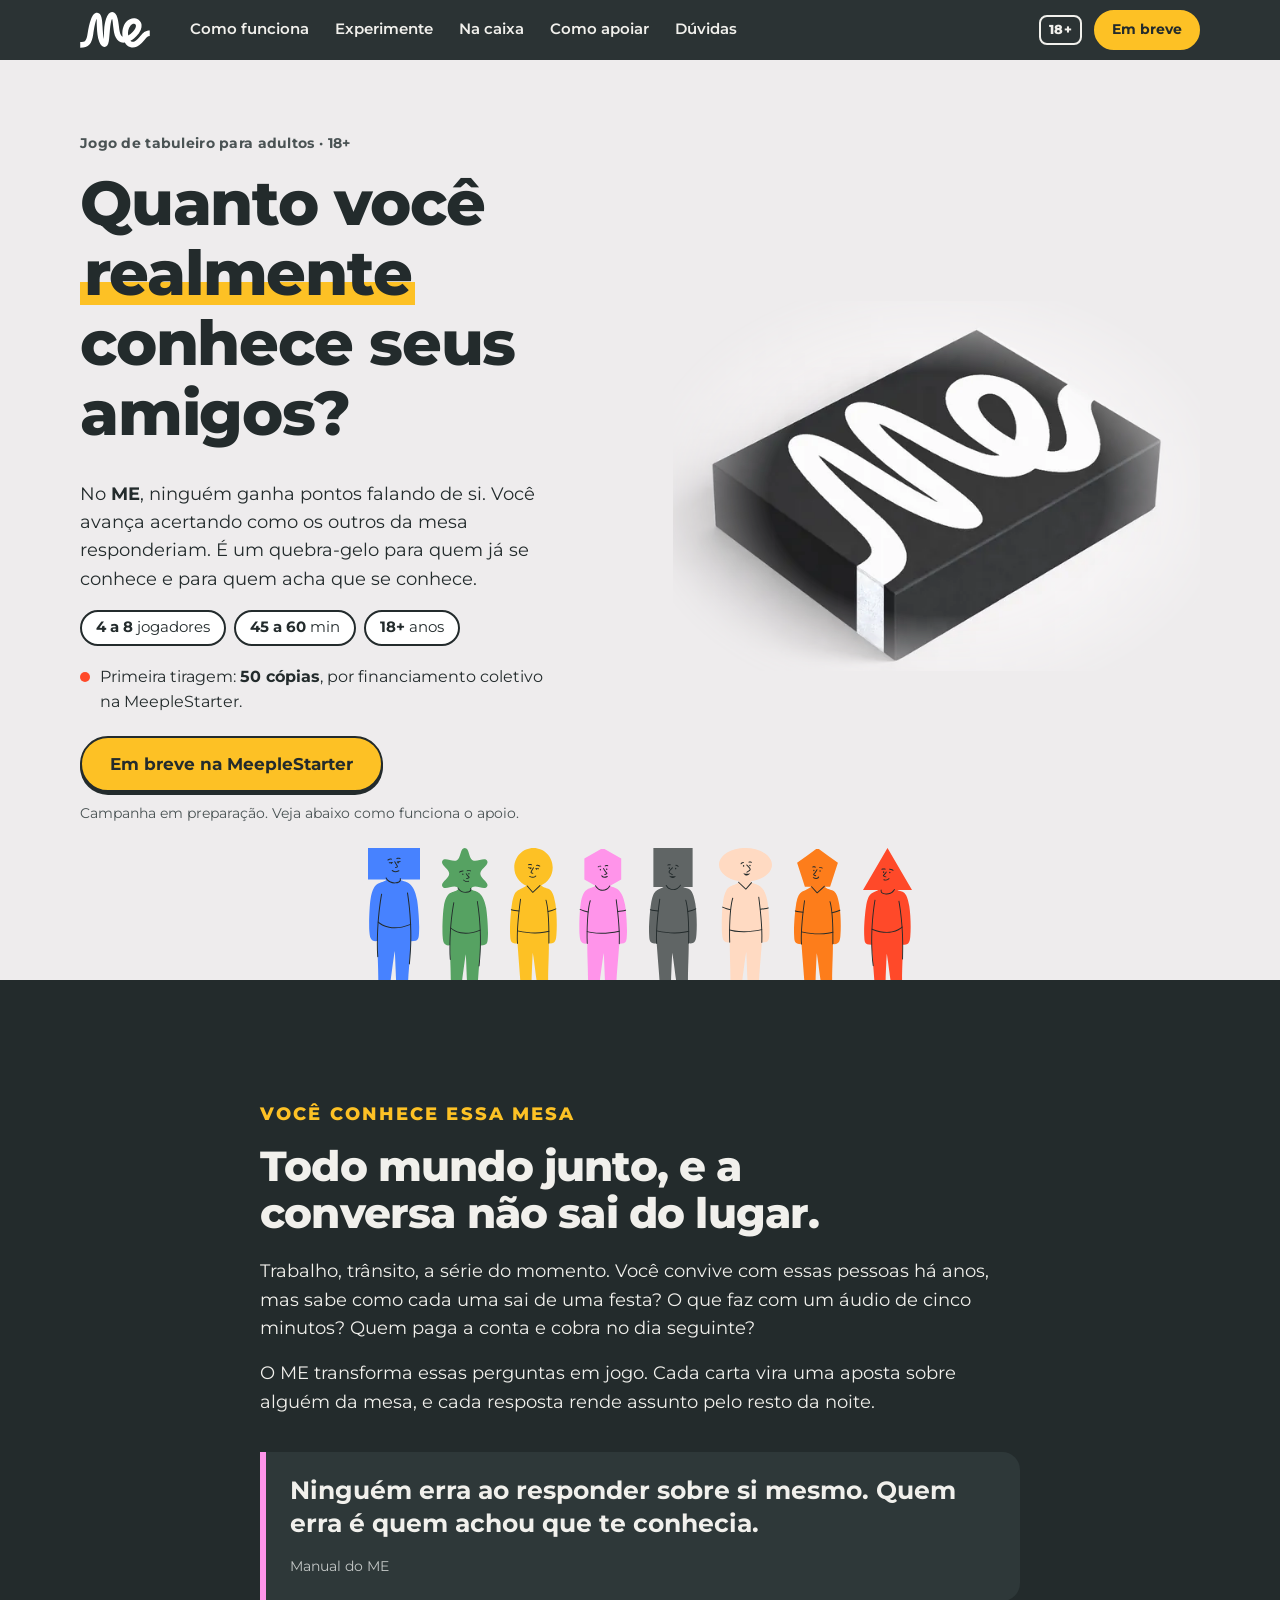
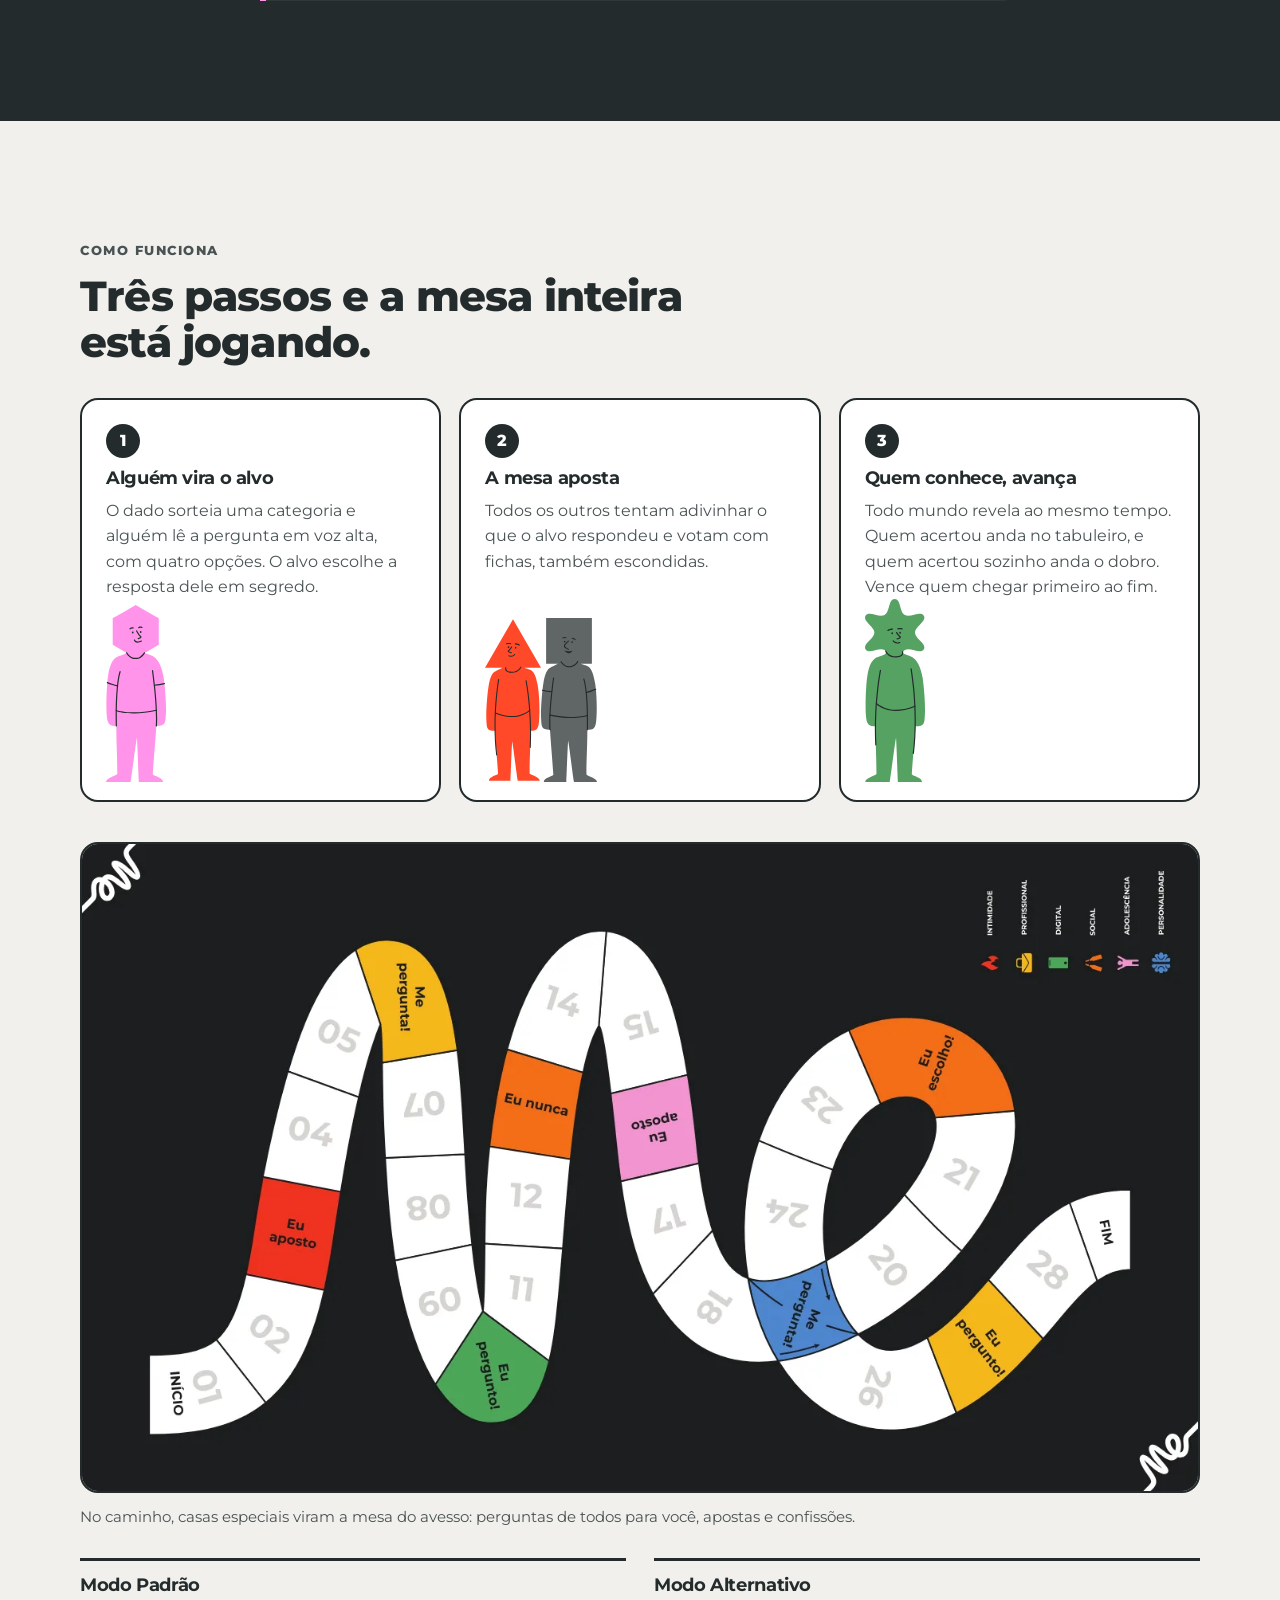
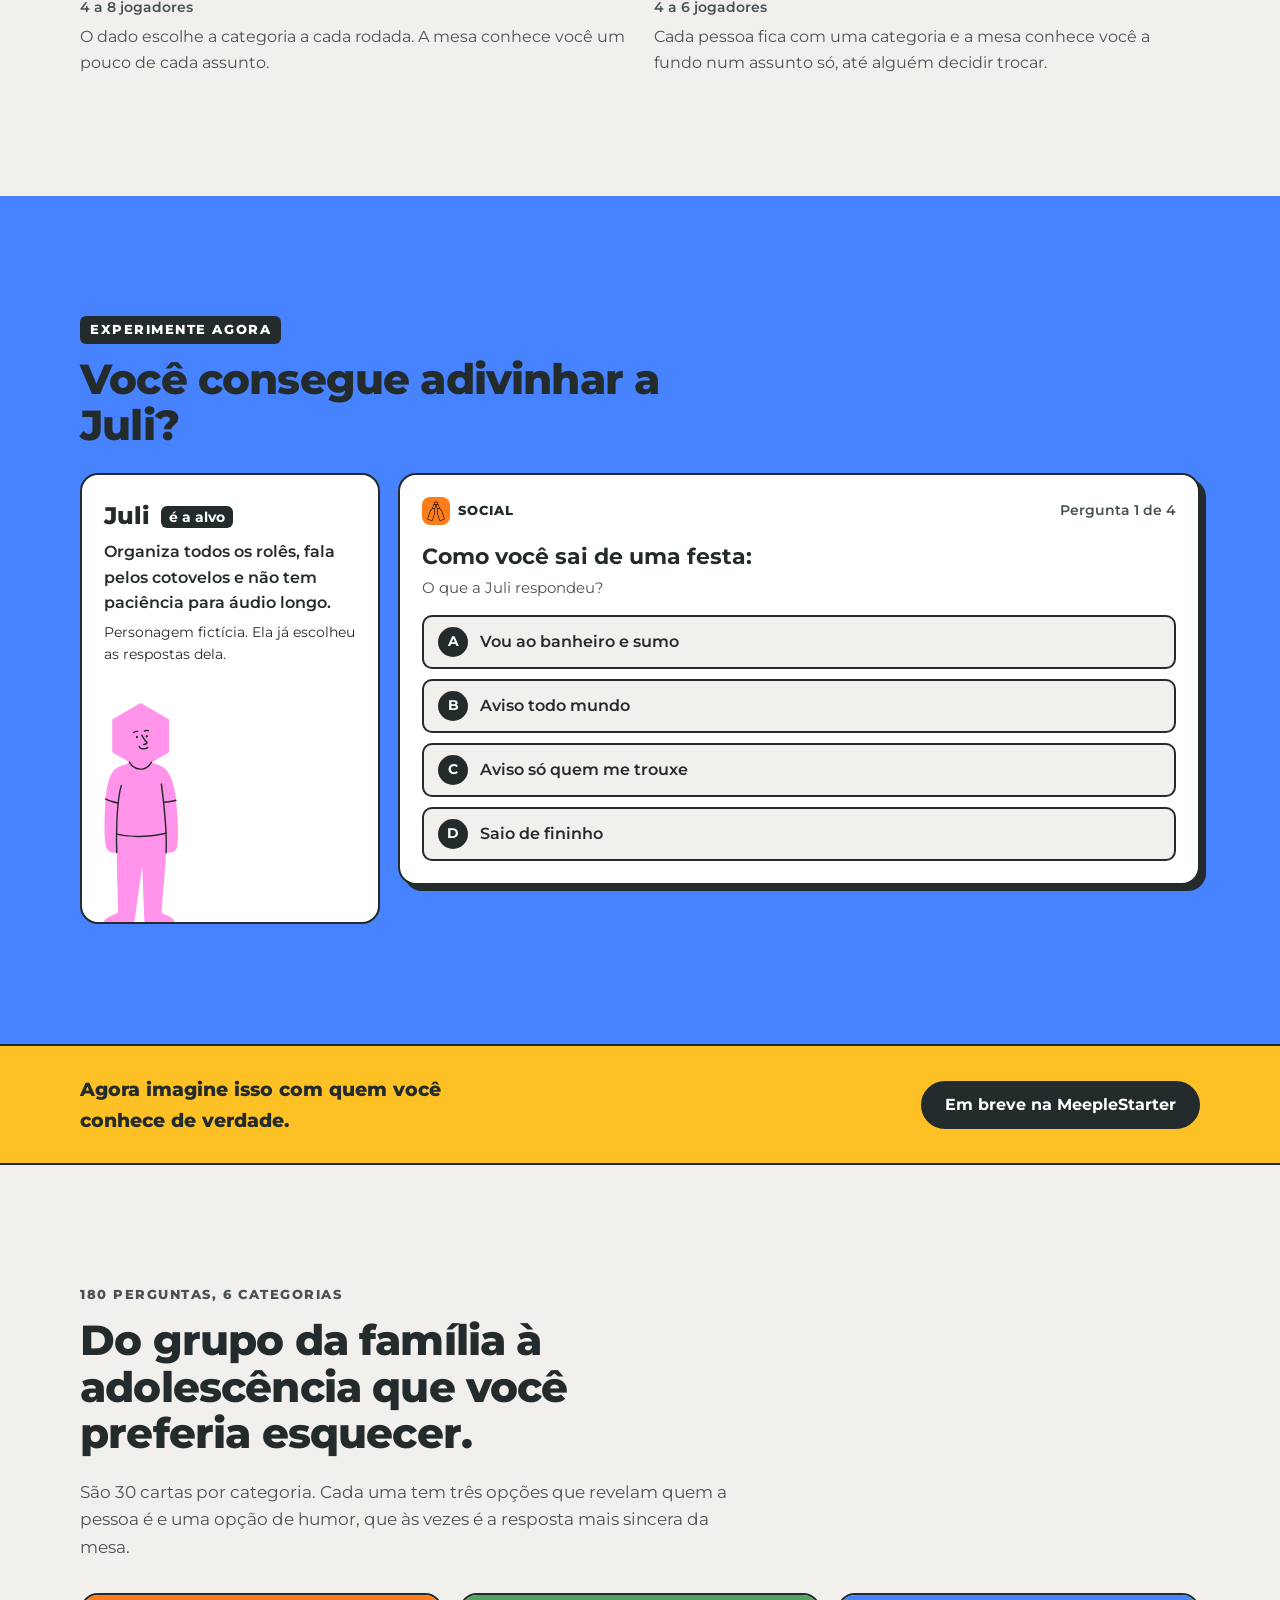
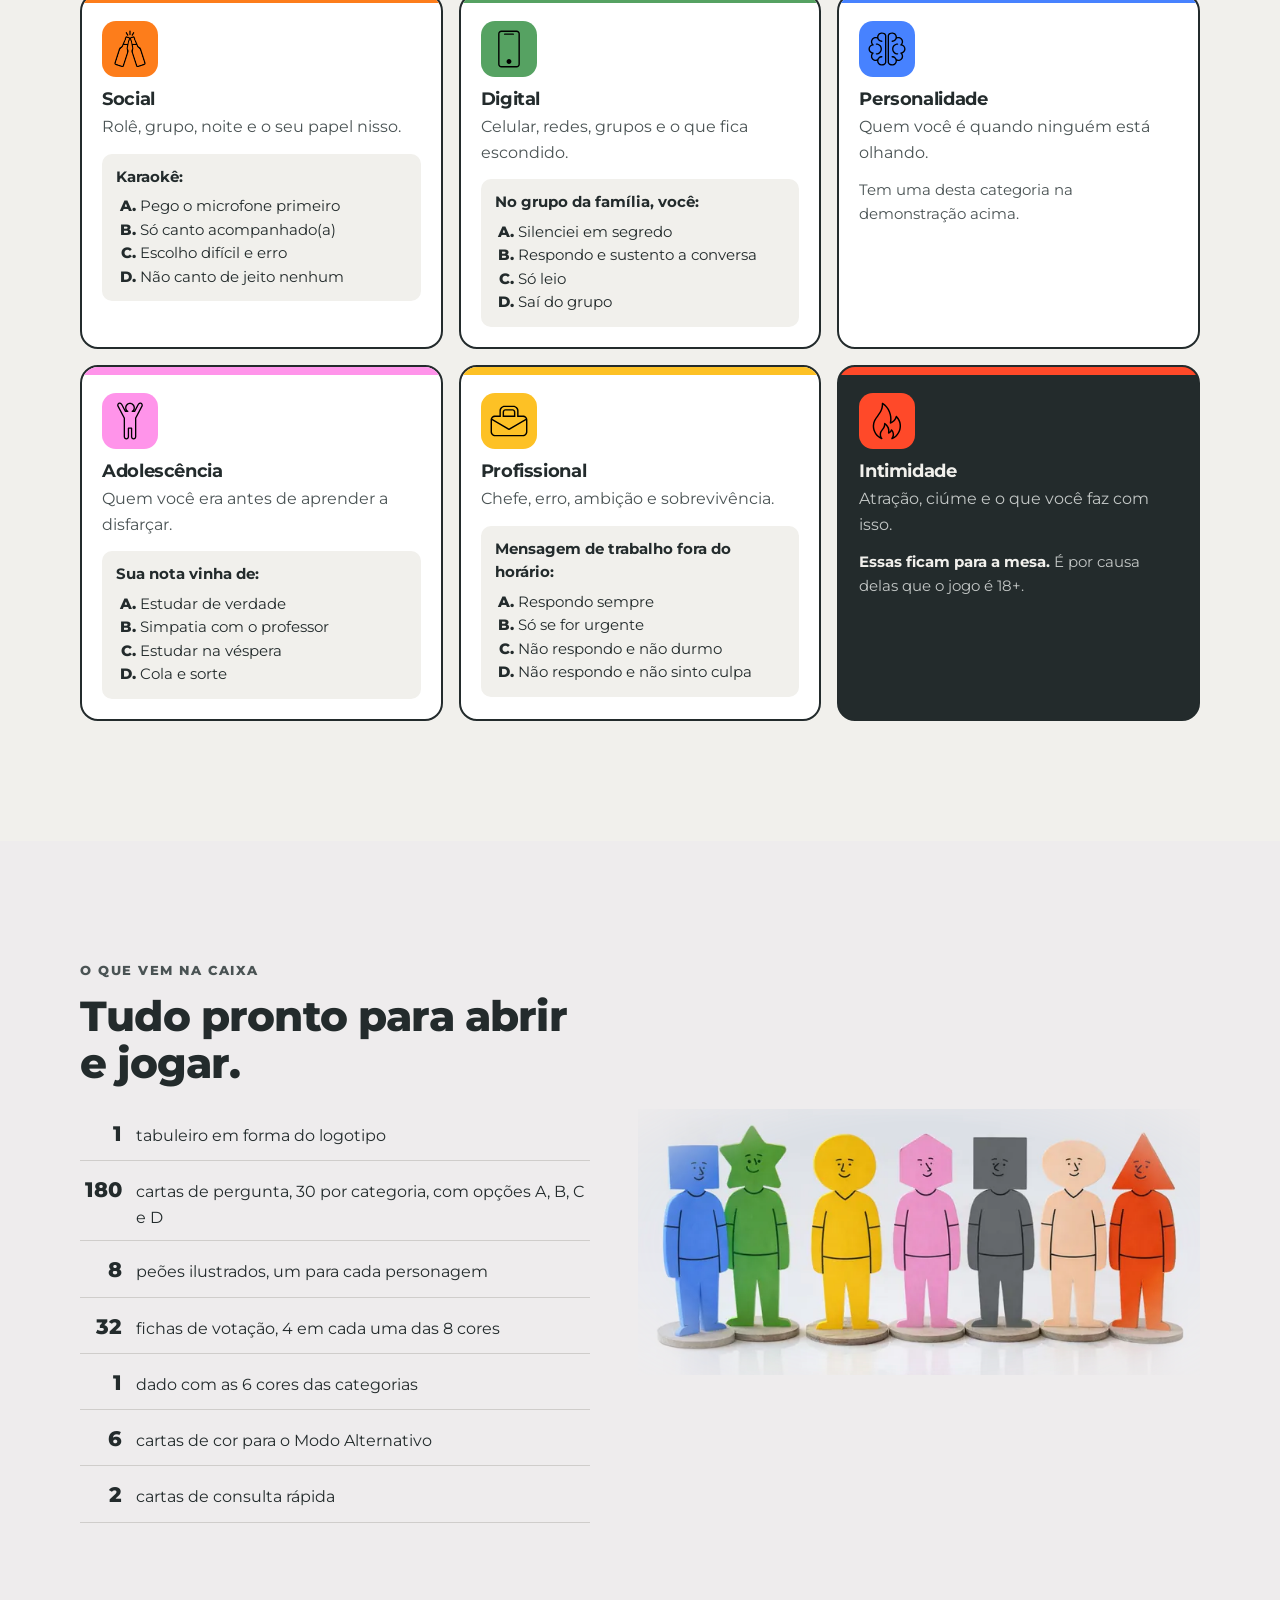
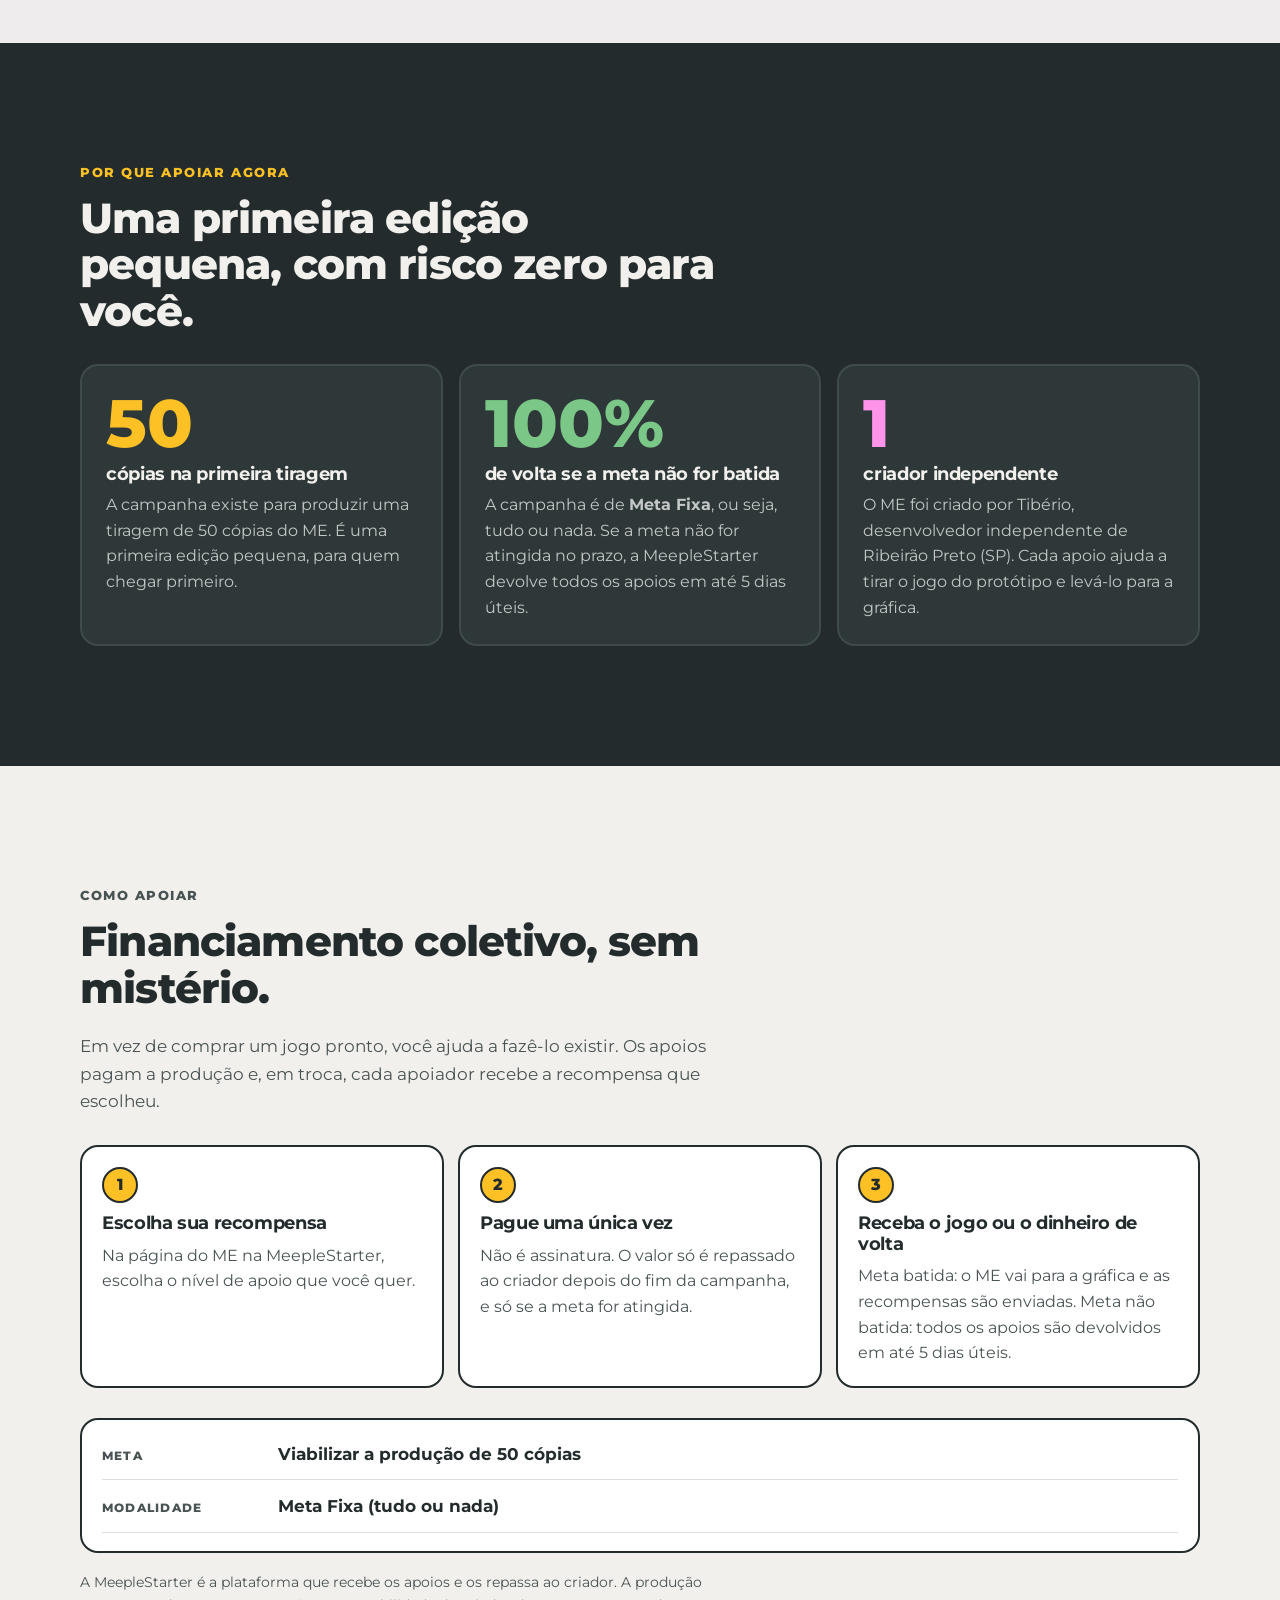
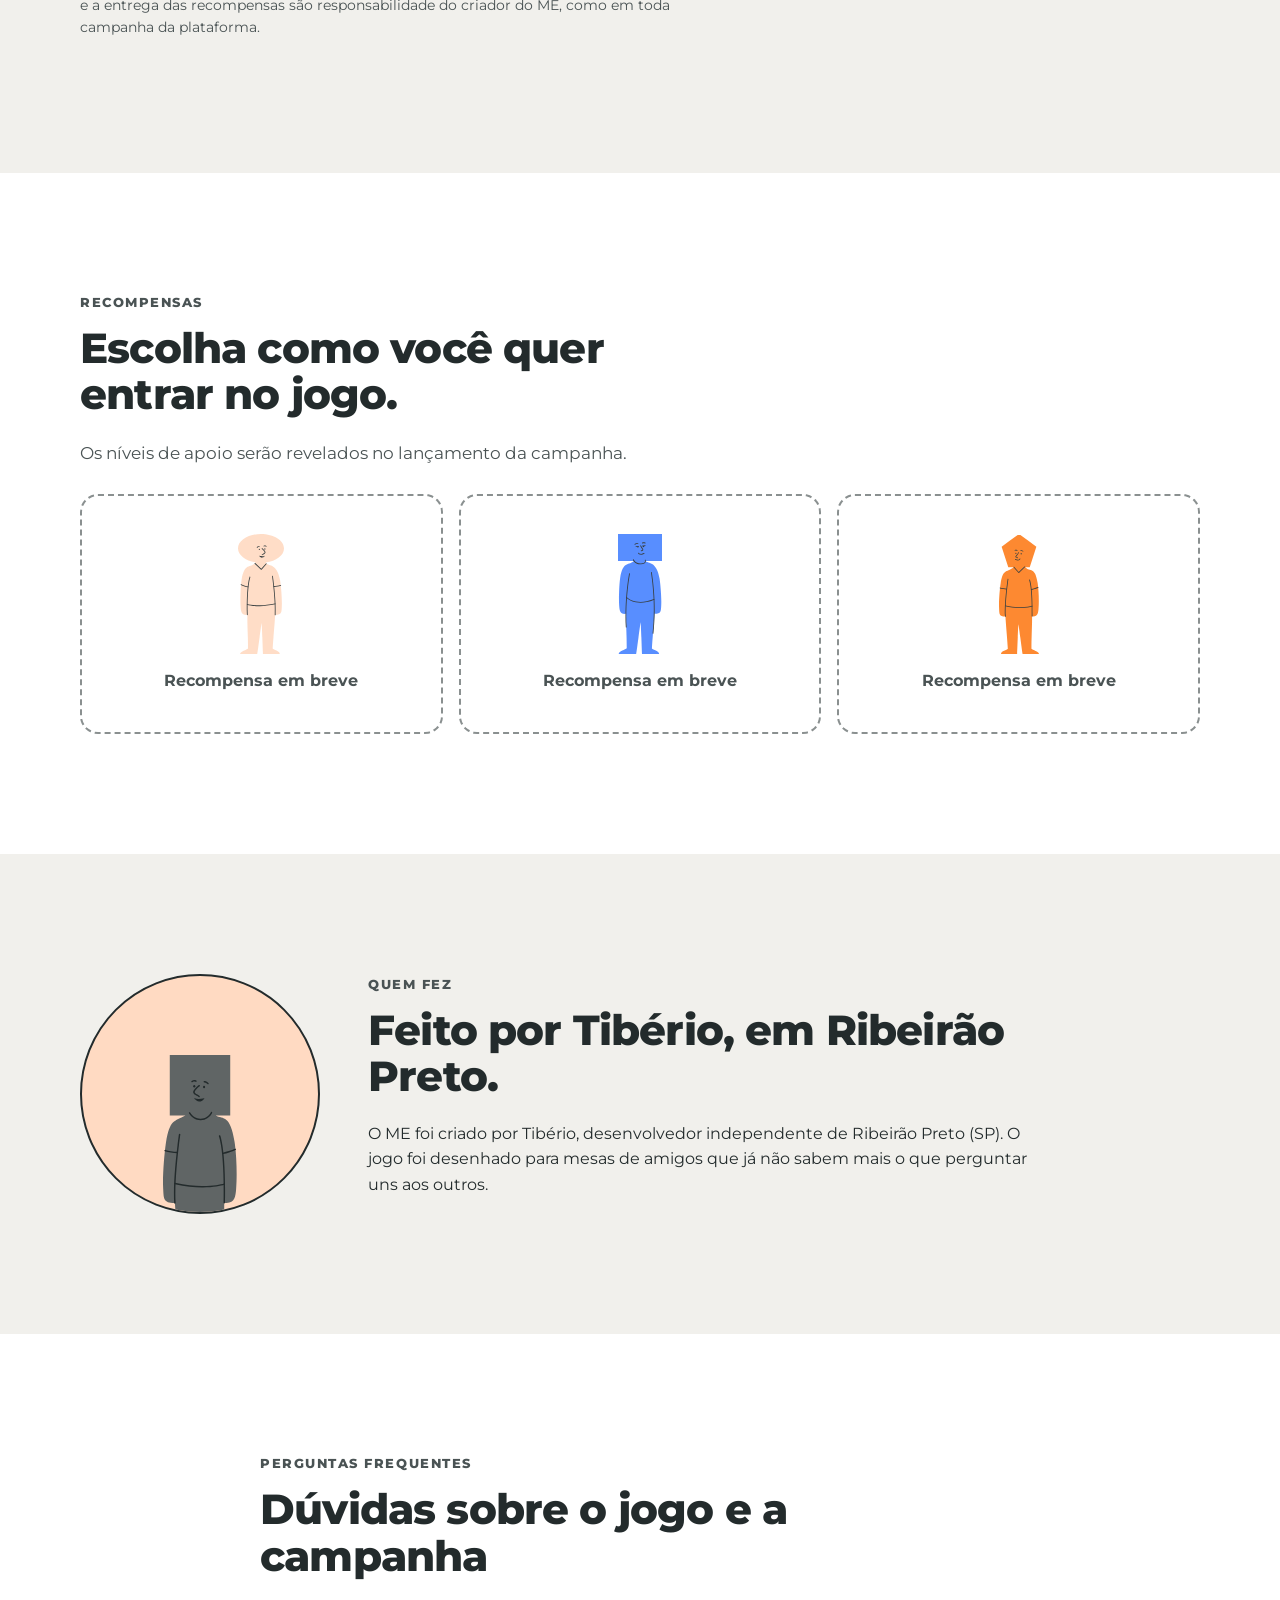
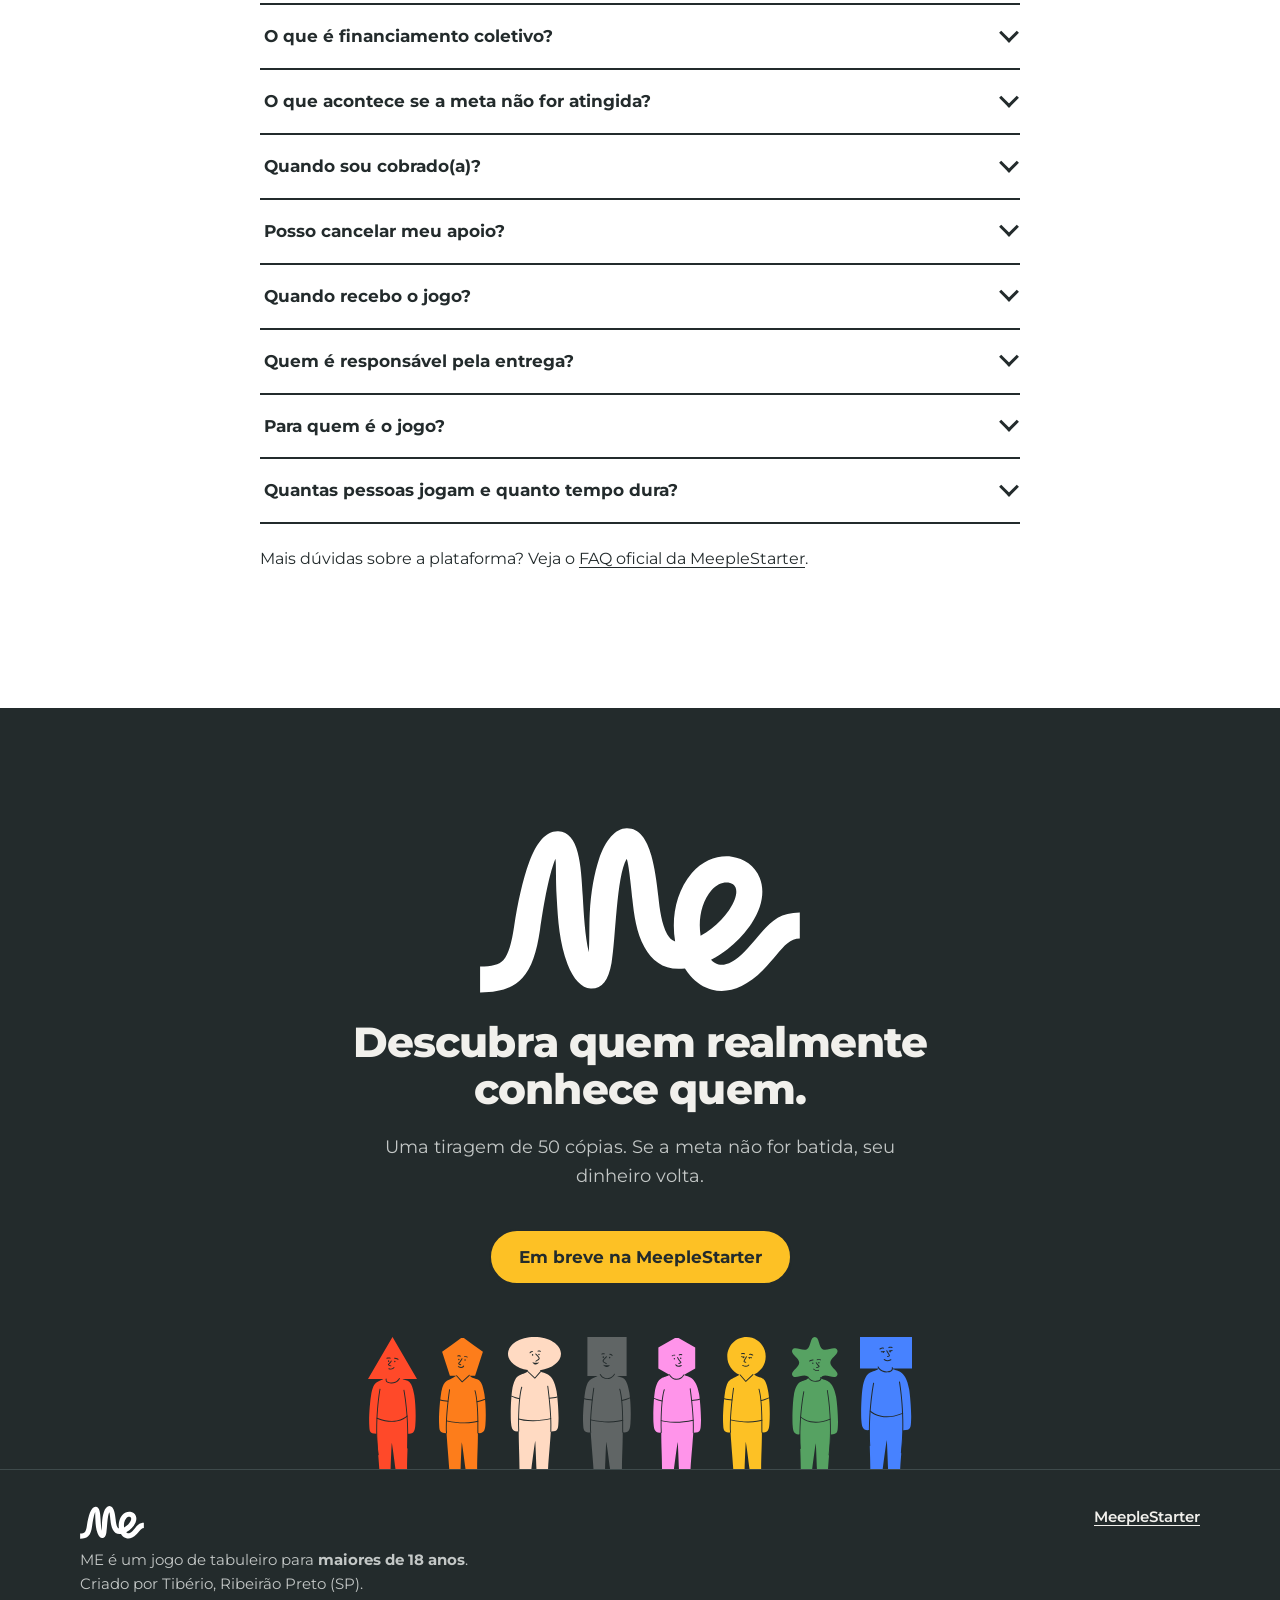
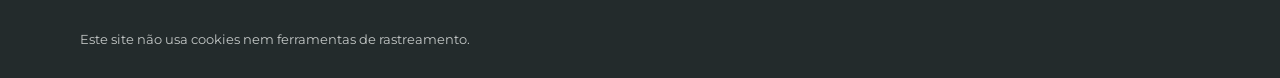
==== site/index.html @ b64bfab0 "Site da campanha do jogo ME Site estático (HTML, CSS e JS puros) publicado via GitHub Actions a part" ====
<!doctype html>
<html lang="pt-BR">
<head>
  <meta charset="utf-8">
  <meta name="viewport" content="width=device-width, initial-scale=1">
  <title>ME · Quanto você realmente conhece seus amigos? | Jogo de tabuleiro 18+</title>
  <meta name="description" content="ME é um party game para maiores de 18 anos: você avança acertando como seus amigos responderiam a perguntas sobre eles mesmos. De 4 a 8 jogadores. Primeira tiragem de 50 cópias, por financiamento coletivo na MeepleStarter.">
  <link rel="canonical" href="https://playme.app.br/">
  <meta name="theme-color" content="#232B2C">
  <meta name="color-scheme" content="light">

  <!-- Compartilhamento (não depende de dados da campanha) -->
  <meta property="og:type" content="website">
  <meta property="og:locale" content="pt_BR">
  <meta property="og:site_name" content="ME">
  <meta property="og:url" content="https://playme.app.br/">
  <meta property="og:title" content="ME · Quanto você realmente conhece seus amigos?">
  <meta property="og:description" content="Um jogo de tabuleiro para maiores de 18 anos em que você só avança se acertar como os outros responderiam. Primeira tiragem: 50 cópias.">
  <meta property="og:image" content="https://playme.app.br/assets/img/og-me.png">
  <meta property="og:image:width" content="1200">
  <meta property="og:image:height" content="630">
  <meta property="og:image:alt" content="Logo do jogo ME e seus oito personagens coloridos sobre fundo escuro">
  <meta name="twitter:card" content="summary_large_image">
  <meta name="twitter:title" content="ME · Quanto você realmente conhece seus amigos?">
  <meta name="twitter:description" content="Um jogo de tabuleiro para maiores de 18 anos em que você só avança se acertar como os outros responderiam. Primeira tiragem: 50 cópias.">
  <meta name="twitter:image" content="https://playme.app.br/assets/img/og-me.png">

  <link rel="icon" href="assets/img/favicon.svg" type="image/svg+xml">
  <link rel="apple-touch-icon" href="assets/img/apple-touch-icon.png">
  <link rel="preload" href="assets/fonts/montserrat-latin-var.woff2" as="font" type="font/woff2" crossorigin>
  <link rel="stylesheet" href="assets/css/style.css">
  <script>document.documentElement.classList.add("js");</script>
  <script src="assets/js/config.js" defer></script>
  <script src="assets/js/main.js" defer></script>
</head>
<body>
  <svg class="sprite" aria-hidden="true" focusable="false" xmlns="http://www.w3.org/2000/svg">
    <symbol id="logo-me" viewBox="0 46 1417 733"><path fill="currentColor" d="M 1101.7 411.3 L 1101.7 411.2 C 1102.0 410.7 1102.3 410.3 1102.6 409.9 L 1102.7 409.7 C 1103.0 409.3 1103.3 408.9 1103.6 408.5 L 1103.7 408.3 C 1104.0 407.9 1104.3 407.4 1104.6 407.0 C 1134.0 362.7 1139.7 330.2 1131.7 309.9 C 1129.3 304.0 1125.4 299.2 1120.4 295.5 C 1114.7 291.3 1107.6 288.6 1099.6 287.5 C 1076.5 284.3 1048.6 294.3 1025.9 320.7 C 979.3 374.9 965.9 453.7 976.8 522.8 C 993.4 513.7 1009.4 503.2 1024.3 491.8 C 1055.5 467.8 1082.0 439.8 1101.7 411.3 Z M 1023.0 629.1 C 1033.1 639.6 1044.3 647.0 1056.1 650.0 C 1084.5 657.1 1123.0 642.4 1171.1 593.8 C 1191.1 573.5 1208.4 552.9 1224.3 534.2 C 1279.9 468.4 1320.2 420.7 1416.1 420.4 L 1416.1 535.7 C 1374.1 535.9 1348.2 566.6 1312.5 608.9 C 1295.6 628.9 1277.1 650.8 1253.4 674.8 C 1172.1 757.1 1094.3 778.9 1028.1 762.2 C 990 752.6 957.4 730.6 931.2 700.2 C 922.7 690.3 914.8 679.4 907.6 667.7 C 819.6 679.4 764.1 637.4 727.9 572.6 C 692.9 510.2 681.7 427.5 674.6 360.1 C 672.9 344.5 657.3 186.8 649.0 183.6 C 603.6 261.6 601.4 535.9 582.4 643.7 C 568.5 722.3 539.7 759.1 490.0 757.0 C 450.2 755.4 413.0 715.5 388.2 650.7 C 351.5 554.6 345.2 456.4 339.7 355.2 C 334.9 266.9 337.8 205.9 334.0 181.8 C 301.3 261.3 278.8 408.7 265.9 495.3 C 250.7 598.1 228.8 664.8 188.5 709.0 C 144.1 757.6 85.8 774.2 0.4 774.1 L 0.4 658.8 C 51.8 658.8 84.1 651.8 103 631.2 C 125.8 606.2 139.7 558.0 151.5 478.6 C 165.8 382.0 189.5 274.2 218.0 196.7 C 248.5 113.3 291.1 57.7 346.6 60.1 C 439.5 64.1 447.4 209.7 455.1 349.3 C 459.2 424.5 464.9 523.8 481.8 595.7 C 484.9 561.1 483.5 471.6 486.0 423.2 C 490.9 328.1 506.5 245.3 526.7 184.4 C 555.2 98.6 600.3 47.6 649.6 46.9 C 704.2 46.0 738.2 94.6 758.6 167.3 C 772.8 217.7 782.6 283.7 789.5 348.3 C 795.4 404.4 804.4 472.4 828.8 516.1 C 837.1 530.9 848.4 542.4 864.1 548.1 C 846.7 447.0 866.9 328.5 938.1 245.6 C 988.8 186.5 1056.7 164.8 1115.4 173.0 C 1142.4 176.7 1167.5 186.7 1188.7 202.3 C 1210.6 218.4 1228.1 240.3 1238.9 267.4 C 1259.9 320.0 1254.2 390.6 1200.9 470.8 C 1200.5 471.4 1200.1 472.0 1199.7 472.6 L 1199.6 472.7 C 1199.3 473.3 1198.9 473.8 1198.5 474.4 L 1198.3 474.7 C 1197.9 475.3 1197.6 475.8 1197.2 476.3 L 1196.9 476.7 C 1196.6 477.2 1196.3 477.6 1196.0 478.1 L 1195.6 478.7 L 1194.8 479.8 L 1194.2 480.6 L 1193.5 481.6 L 1192.9 482.5 L 1192.8 482.5 L 1192.1 483.6 L 1191.4 484.6 L 1191.2 484.8 C 1165.6 520.1 1132.6 554.4 1094.4 583.6 C 1072.3 600.6 1048.3 616.0 1023.0 629.1"/></symbol>
    <symbol id="ic-social" viewBox="350.59 335.16 40.84 40.84"><path fill-rule="evenodd" d="M 385.62 370.37 L 381.07 356.25 C 380.35 354.81 379.21 354.68 378.5 353.70 C 378.28 353.40 377.85 352.39 377.67 351.98 L 377.44 351.45 L 373.94 351.45 L 374.31 353.07 C 374.40 353.51 374.64 354.57 374.64 354.95 C 374.64 356.16 373.78 356.93 374.05 358.52 L 378.62 372.63 C 378.72 372.77 379.31 372.51 379.51 372.45 L 382.15 371.58 L 384.79 370.74 C 385.00 370.67 385.63 370.54 385.62 370.37 Z M 371.01 336.65 C 371.36 336.65 371.64 336.94 371.64 337.28 L 371.64 340.87 C 371.64 341.23 371.36 341.51 371.01 341.51 C 370.66 341.51 370.37 341.23 370.37 340.87 L 370.37 337.28 C 370.37 336.94 370.66 336.65 371.01 336.65 Z M 375.09 338.41 C 374.79 338.24 374.40 338.34 374.22 338.64 L 372.75 341.14 C 372.57 341.44 372.67 341.83 372.98 342.01 C 373.28 342.18 373.67 342.08 373.85 341.78 L 375.32 339.28 C 375.5 338.98 375.39 338.59 375.09 338.41 Z M 366.92 338.41 C 367.23 338.24 367.62 338.34 367.80 338.64 L 369.26 341.14 C 369.44 341.44 369.34 341.83 369.04 342.01 C 368.74 342.18 368.35 342.08 368.17 341.78 L 366.70 339.28 C 366.52 338.98 366.62 338.59 366.92 338.41 Z M 356.40 370.37 L 360.95 356.25 C 361.66 354.81 362.81 354.68 363.52 353.70 C 363.74 353.40 364.16 352.39 364.35 351.98 L 364.57 351.45 L 368.08 351.45 L 367.71 353.07 C 367.62 353.51 367.37 354.57 367.37 354.95 C 367.37 356.16 368.23 356.93 367.97 358.52 L 363.39 372.63 C 363.30 372.77 362.71 372.51 362.51 372.45 L 359.87 371.58 L 357.23 370.74 C 357.02 370.67 356.39 370.54 356.40 370.37 Z M 365.11 350.18 L 367.05 345.57 C 367.08 344.60 367.27 344.54 367.57 344.01 L 368.67 344.35 L 369.76 344.72 C 369.69 345.32 369.82 345.49 369.27 346.29 L 368.37 350.18 Z M 369.07 343.11 C 368.67 342.98 368.27 342.84 367.82 342.71 C 367.09 342.49 366.71 342.77 366.44 343.38 C 366.29 343.71 365.73 344.71 365.73 344.98 C 365.69 345.98 365.83 345.69 365.56 346.26 C 364.75 348.04 363.86 349.83 363.09 351.61 C 362.33 353.37 362.62 352.81 360.99 353.85 C 359.81 354.62 359.84 355.24 359.37 356.68 L 355.58 368.44 C 355.21 369.57 354.37 371.21 356.32 371.82 L 359.46 372.84 L 362.61 373.86 C 364.55 374.5 364.82 372.68 365.18 371.55 L 369 359.80 C 369.46 358.35 369.85 357.87 369.33 356.55 C 368.62 354.75 368.53 355.37 368.94 353.51 C 369.36 351.60 369.69 349.64 370.07 347.73 C 370.19 347.09 370.13 347.42 370.69 346.58 C 370.82 346.40 370.93 345.57 371.01 345.10 C 371.08 345.57 371.20 346.40 371.32 346.58 C 371.89 347.42 371.83 347.09 371.95 347.73 C 372.32 349.64 372.66 351.60 373.07 353.51 C 373.48 355.37 373.39 354.75 372.69 356.55 C 372.17 357.87 372.56 358.35 373.02 359.80 L 376.83 371.55 C 377.20 372.68 377.47 374.5 379.41 373.86 L 382.55 372.84 L 385.70 371.82 C 387.65 371.21 386.80 369.57 386.44 368.44 L 382.65 356.68 C 382.18 355.24 382.21 354.62 381.03 353.85 C 379.40 352.81 379.69 353.37 378.93 351.61 C 378.16 349.83 377.27 348.04 376.46 346.26 C 376.18 345.69 376.33 345.98 376.29 344.98 C 376.28 344.71 375.73 343.71 375.58 343.38 C 375.31 342.77 374.93 342.49 374.20 342.71 C 373.75 342.84 373.35 342.98 372.94 343.11 C 372.55 343.24 372.14 343.37 371.69 343.52 C 371.33 343.64 371.12 343.82 371.01 344.04 C 370.90 343.82 370.69 343.64 370.33 343.52 C 369.88 343.37 369.47 343.24 369.07 343.11 Z M 376.91 350.18 L 374.97 345.57 C 374.94 344.60 374.75 344.54 374.45 344.01 L 373.35 344.35 L 372.25 344.72 C 372.32 345.32 372.20 345.49 372.75 346.29 L 373.64 350.18 Z M 376.91 350.18 "/><path fill-rule="evenodd" class="in" style="fill:var(--cat,#fff)" d="M 372.75 346.29 L 373.64 350.18 L 376.91 350.18 L 374.97 345.57 C 374.94 344.60 374.75 344.54 374.45 344.01 L 373.35 344.35 L 372.25 344.72 C 372.32 345.32 372.20 345.49 372.75 346.29 Z M 367.05 345.57 L 365.11 350.18 L 368.37 350.18 L 369.27 346.29 C 369.82 345.49 369.69 345.32 369.76 344.72 L 368.67 344.35 L 367.57 344.01 C 367.27 344.54 367.08 344.60 367.05 345.57 Z M 360.95 356.25 L 356.40 370.37 C 356.39 370.54 357.02 370.67 357.23 370.74 L 359.87 371.58 L 362.51 372.45 C 362.71 372.51 363.30 372.77 363.39 372.63 L 367.97 358.52 C 368.23 356.93 367.37 356.16 367.37 354.95 C 367.37 354.57 367.62 353.51 367.71 353.07 L 368.08 351.45 L 364.57 351.45 L 364.35 351.98 C 364.16 352.39 363.74 353.40 363.52 353.70 C 362.81 354.68 361.66 354.81 360.95 356.25 Z M 374.05 358.52 L 378.62 372.63 C 378.72 372.77 379.31 372.51 379.51 372.45 L 382.15 371.58 L 384.79 370.74 C 385.00 370.67 385.63 370.54 385.62 370.37 L 381.07 356.25 C 380.35 354.81 379.21 354.68 378.5 353.70 C 378.28 353.40 377.85 352.39 377.67 351.98 L 377.44 351.45 L 373.94 351.45 L 374.31 353.07 C 374.40 353.51 374.64 354.57 374.64 354.95 C 374.64 356.16 373.78 356.93 374.05 358.52 "/></symbol>
    <symbol id="ic-digital" viewBox="346.37 337.35 38.16 38.16"><path fill-rule="evenodd" class="in" style="fill:var(--cat,#fff)" d="M 358.16 339.51 L 372.73 339.51 C 374.05 339.51 375.13 340.59 375.13 341.92 L 375.13 370.94 C 375.13 372.26 374.05 373.35 372.73 373.35 L 358.16 373.35 C 356.83 373.35 355.75 372.26 355.75 370.94 L 355.75 341.92 C 355.75 340.59 356.83 339.51 358.16 339.51 "/><path d="M 358.16 338.85 L 372.73 338.85 C 373.57 338.85 374.33 339.19 374.89 339.75 L 374.89 339.75 C 375.45 340.31 375.80 341.08 375.80 341.92 L 375.80 370.94 C 375.80 371.78 375.45 372.55 374.89 373.10 L 374.89 373.11 C 374.33 373.66 373.57 374.01 372.73 374.01 L 358.16 374.01 C 357.31 374.01 356.55 373.66 355.99 373.11 L 355.98 373.10 C 355.43 372.55 355.08 371.78 355.08 370.94 L 355.08 341.92 C 355.08 341.08 355.43 340.31 355.98 339.75 L 355.99 339.75 C 356.55 339.19 357.31 338.85 358.16 338.85 Z M 361.30 342.92 C 360.94 342.92 360.64 342.62 360.64 342.26 C 360.64 341.89 360.94 341.60 361.30 341.60 L 369.57 341.60 C 369.94 341.60 370.23 341.89 370.23 342.26 C 370.23 342.62 369.94 342.92 369.57 342.92 Z M 365.44 366.02 C 366.72 366.02 367.75 367.05 367.75 368.33 C 367.75 369.61 366.72 370.65 365.44 370.65 C 364.16 370.65 363.12 369.61 363.12 368.33 C 363.12 367.05 364.16 366.02 365.44 366.02 Z M 372.73 340.17 L 358.16 340.17 C 357.67 340.17 357.24 340.37 356.92 340.68 L 356.92 340.69 C 356.60 341.00 356.41 341.44 356.41 341.92 L 356.41 370.94 C 356.41 371.42 356.60 371.85 356.92 372.17 L 356.92 372.17 C 357.24 372.49 357.67 372.68 358.16 372.68 L 372.73 372.68 C 373.21 372.68 373.64 372.49 373.96 372.17 L 373.96 372.17 C 374.28 371.85 374.47 371.42 374.47 370.94 L 374.47 341.92 C 374.47 341.44 374.28 341.00 373.96 340.69 L 373.96 340.68 C 373.64 340.37 373.21 340.17 372.73 340.17 "/></symbol>
    <symbol id="ic-personalidade" viewBox="348.16 336.26 40.34 40.34"><path fill-rule="evenodd" class="in" style="fill:var(--cat,#fff)" d="M 359.15 345.67 C 358.53 343.54 359.71 341.29 361.83 340.60 C 363.99 339.90 367.01 340.97 367.01 343.24 L 367.01 369.61 C 367.01 371.89 363.99 372.96 361.83 372.25 C 359.71 371.57 358.53 369.32 359.15 367.19 C 357.32 368.44 354.82 368.01 353.51 366.21 C 352.20 364.41 352.57 361.89 354.32 360.54 C 352.11 360.47 350.33 358.66 350.33 356.43 C 350.33 354.20 352.11 352.38 354.32 352.32 C 352.57 350.96 352.20 348.45 353.51 346.65 C 354.82 344.84 357.32 344.42 359.15 345.67 Z M 377.51 345.67 C 378.14 343.54 376.96 341.29 374.83 340.60 C 372.67 339.90 369.66 340.97 369.66 343.24 L 369.66 369.61 C 369.66 371.89 372.67 372.96 374.83 372.25 C 376.96 371.57 378.14 369.32 377.51 367.19 C 379.34 368.44 381.84 368.01 383.15 366.21 C 384.46 364.41 384.10 361.89 382.34 360.54 C 384.55 360.47 386.33 358.66 386.33 356.43 C 386.33 354.20 384.55 352.38 382.34 352.32 C 384.10 350.96 384.46 348.45 383.15 346.65 C 381.84 344.84 379.34 344.42 377.51 345.67 "/><path d="M 358.32 344.40 L 358.32 344.37 L 358.32 344.22 L 358.32 344.18 C 358.40 343.06 358.86 342.05 359.58 341.27 L 359.59 341.25 L 359.64 341.21 L 359.66 341.18 L 359.67 341.17 L 359.70 341.14 L 359.72 341.12 C 360.02 340.82 360.37 340.56 360.75 340.34 L 360.90 340.26 L 360.91 340.26 L 360.95 340.24 L 360.96 340.23 L 361.01 340.21 L 361.05 340.19 L 361.06 340.18 C 361.49 339.98 361.95 339.84 362.44 339.77 L 362.44 339.77 L 362.46 339.77 C 362.71 339.73 362.97 339.71 363.23 339.71 C 364.13 339.71 365.05 339.94 365.82 340.35 C 366.62 340.79 367.26 341.45 367.53 342.30 C 367.63 342.60 367.68 342.91 367.68 343.24 L 367.68 369.61 C 367.68 369.94 367.63 370.26 367.53 370.56 C 367.26 371.41 366.62 372.07 365.82 372.51 C 365.05 372.92 364.13 373.14 363.23 373.14 C 363.02 373.14 362.82 373.13 362.62 373.11 L 362.61 373.10 L 362.59 373.10 C 361.47 372.99 360.47 372.48 359.71 371.73 C 358.88 370.89 358.35 369.75 358.32 368.49 L 358.32 368.47 L 358.31 368.35 L 358.31 368.34 C 357.57 368.58 356.78 368.64 356.02 368.51 C 354.84 368.30 353.73 367.65 352.97 366.60 C 352.21 365.56 351.93 364.30 352.10 363.12 C 352.21 362.35 352.50 361.62 352.96 360.98 C 352.21 360.73 351.55 360.31 351.01 359.76 C 350.17 358.90 349.66 357.72 349.66 356.43 C 349.66 355.14 350.17 353.96 351.01 353.10 C 351.55 352.55 352.21 352.12 352.96 351.88 C 352.50 351.24 352.21 350.50 352.10 349.74 C 351.93 348.55 352.21 347.30 352.97 346.25 C 353.73 345.20 354.84 344.55 356.02 344.35 C 356.78 344.22 357.57 344.27 358.31 344.51 L 358.31 344.51 Z M 373.44 371.79 C 373.48 371.79 373.52 371.78 373.57 371.78 C 373.71 371.78 373.85 371.78 373.99 371.76 L 374.01 371.76 L 374.03 371.75 L 374.07 371.75 L 374.09 371.75 L 374.10 371.74 C 374.28 371.71 374.46 371.67 374.63 371.62 C 374.75 371.57 374.87 371.53 374.99 371.48 L 375.03 371.46 L 375.05 371.44 L 375.07 371.44 L 375.09 371.42 L 375.10 371.42 L 375.13 371.41 L 375.14 371.40 L 375.17 371.39 L 375.18 371.38 L 375.22 371.36 L 375.24 371.35 L 375.25 371.34 L 375.29 371.32 L 375.31 371.31 C 375.56 371.16 375.79 370.98 376 370.78 C 376.16 370.61 376.31 370.43 376.44 370.23 L 376.44 370.23 L 376.50 370.13 L 376.51 370.13 L 376.58 369.99 L 376.59 369.98 L 376.60 369.95 L 376.61 369.95 L 376.62 369.91 L 376.62 369.91 L 376.64 369.88 L 376.64 369.87 L 376.68 369.80 L 376.68 369.80 L 376.69 369.77 L 376.70 369.76 L 376.71 369.73 L 376.71 369.72 L 376.73 369.69 L 376.73 369.68 L 376.75 369.66 L 376.76 369.62 L 376.76 369.60 L 376.77 369.58 L 376.78 369.57 L 376.79 369.54 L 376.79 369.53 L 376.82 369.45 L 376.83 369.43 L 376.83 369.41 L 376.84 369.39 L 376.85 369.37 L 376.85 369.35 L 376.86 369.33 L 376.87 369.31 L 376.87 369.29 C 376.96 368.99 377.00 368.67 377.00 368.35 C 377.00 367.40 376.62 366.54 376 365.91 L 375.96 365.88 C 375.35 365.28 374.50 364.91 373.57 364.91 C 373.19 364.91 372.89 364.60 372.89 364.23 C 372.89 363.86 373.19 363.56 373.57 363.56 C 374.86 363.56 376.04 364.08 376.91 364.92 L 376.95 364.96 C 377.45 365.46 377.84 366.07 378.08 366.75 C 378.80 367.18 379.63 367.32 380.42 367.18 C 381.26 367.03 382.06 366.57 382.61 365.82 C 383.16 365.07 383.35 364.16 383.23 363.30 C 383.11 362.45 382.66 361.64 381.93 361.07 C 381.64 360.84 381.58 360.42 381.81 360.13 C 381.94 359.96 382.14 359.87 382.34 359.87 C 383.26 359.83 384.09 359.44 384.69 358.82 C 385.29 358.21 385.66 357.36 385.66 356.43 C 385.66 355.5 385.29 354.65 384.69 354.03 C 384.08 353.41 383.25 353.02 382.32 352.99 C 381.95 352.98 381.66 352.67 381.67 352.30 C 381.67 352.09 381.78 351.91 381.93 351.79 C 382.66 351.22 383.11 350.41 383.23 349.55 C 383.35 348.69 383.16 347.79 382.61 347.04 C 382.06 346.29 381.26 345.82 380.42 345.68 C 379.63 345.54 378.80 345.67 378.08 346.10 C 377.84 346.78 377.45 347.40 376.95 347.90 C 376.08 348.76 374.89 349.30 373.57 349.30 C 373.19 349.30 372.89 349 372.89 348.62 C 372.89 348.25 373.19 347.95 373.57 347.95 C 374.51 347.95 375.37 347.57 376 346.94 C 376.62 346.32 377.00 345.46 377.00 344.51 C 377.00 343.56 376.62 342.70 376 342.08 L 375.96 342.05 L 375.91 341.99 L 375.89 341.98 L 375.87 341.96 L 375.85 341.94 L 375.76 341.87 L 375.75 341.86 L 375.72 341.83 L 375.70 341.82 L 375.69 341.81 L 375.67 341.79 L 375.66 341.78 L 375.64 341.76 L 375.62 341.76 L 375.60 341.74 L 375.57 341.72 L 375.56 341.71 L 375.53 341.69 L 375.53 341.69 L 375.50 341.67 L 375.5 341.66 L 375.47 341.65 L 375.46 341.64 L 375.43 341.62 L 375.42 341.62 L 375.40 341.60 L 375.39 341.60 L 375.36 341.58 L 375.36 341.58 L 375.33 341.56 L 375.32 341.55 L 375.22 341.5 L 375.21 341.5 L 375.11 341.44 L 375.10 341.44 L 375.07 341.42 L 375.07 341.42 L 375.03 341.40 L 375 341.39 L 374.99 341.38 L 374.92 341.35 L 374.91 341.35 C 374.86 341.32 374.80 341.30 374.75 341.28 L 374.71 341.27 L 374.67 341.26 L 374.65 341.25 L 374.63 341.24 L 374.61 341.24 L 374.61 341.24 L 374.59 341.23 L 374.57 341.23 L 374.57 341.22 L 374.56 341.22 L 374.54 341.21 L 374.53 341.21 L 374.52 341.21 L 374.50 341.20 L 374.49 341.20 L 374.49 341.20 L 374.47 341.19 L 374.45 341.19 L 374.43 341.18 L 374.41 341.18 L 374.41 341.18 L 374.40 341.17 L 374.38 341.17 L 374.37 341.17 L 374.36 341.17 L 374.33 341.16 L 374.32 341.16 L 374.31 341.16 L 374.25 341.14 L 374.25 341.14 L 374.23 341.14 L 374.21 341.14 L 374.21 341.13 C 374.00 341.09 373.78 341.07 373.57 341.07 C 373.52 341.07 373.48 341.07 373.44 341.06 L 373.43 341.06 C 372.74 341.06 372.05 341.23 371.49 341.53 C 370.97 341.81 370.57 342.21 370.41 342.71 C 370.35 342.87 370.33 343.05 370.33 343.24 L 370.33 369.61 C 370.33 369.81 370.35 369.98 370.41 370.14 C 370.57 370.64 370.97 371.05 371.49 371.33 C 372.05 371.63 372.74 371.79 373.43 371.79 Z M 378.35 368.34 L 378.35 368.35 L 378.35 368.47 L 378.35 368.49 C 378.31 369.75 377.78 370.89 376.95 371.73 C 376.19 372.48 375.19 372.99 374.07 373.10 L 374.05 373.10 L 374.05 373.11 C 373.84 373.13 373.64 373.14 373.43 373.14 C 372.53 373.14 371.61 372.92 370.85 372.51 C 370.04 372.07 369.41 371.41 369.13 370.56 C 369.03 370.26 368.98 369.94 368.98 369.61 L 368.98 343.24 C 368.98 342.91 369.03 342.60 369.13 342.30 C 369.41 341.45 370.04 340.79 370.85 340.35 C 371.61 339.94 372.53 339.71 373.43 339.71 C 373.69 339.71 373.95 339.73 374.20 339.77 L 374.22 339.77 L 374.23 339.77 L 374.25 339.78 C 374.73 339.85 375.18 339.98 375.60 340.18 L 375.61 340.19 L 375.65 340.21 L 375.71 340.23 L 375.71 340.24 L 375.76 340.26 L 375.76 340.26 L 375.91 340.34 C 376.30 340.56 376.64 340.82 376.94 341.12 L 376.96 341.14 L 376.99 341.17 L 377.00 341.18 L 377.03 341.21 L 377.07 341.25 L 377.08 341.27 C 377.80 342.05 378.26 343.06 378.34 344.18 L 378.34 344.22 L 378.35 344.37 L 378.35 344.40 L 378.35 344.51 L 378.35 344.51 C 379.10 344.27 379.89 344.22 380.64 344.35 C 381.82 344.55 382.93 345.20 383.69 346.25 C 384.46 347.30 384.73 348.55 384.56 349.74 C 384.46 350.50 384.16 351.24 383.70 351.88 C 384.45 352.12 385.12 352.55 385.65 353.10 C 386.49 353.96 387.00 355.14 387.00 356.43 C 387.00 357.72 386.49 358.90 385.65 359.76 C 385.12 360.31 384.45 360.73 383.70 360.98 C 384.16 361.62 384.46 362.35 384.56 363.12 C 384.73 364.30 384.46 365.56 383.69 366.60 C 382.93 367.65 381.82 368.30 380.64 368.51 C 379.89 368.64 379.10 368.58 378.35 368.34 Z M 379.04 350.84 C 379.41 350.84 379.71 351.14 379.71 351.51 C 379.71 351.89 379.41 352.19 379.04 352.19 C 377.87 352.19 376.81 352.66 376.04 353.43 C 375.28 354.20 374.80 355.26 374.80 356.43 C 374.80 357.60 375.28 358.66 376.04 359.43 C 376.81 360.19 377.87 360.67 379.04 360.67 C 379.41 360.67 379.71 360.97 379.71 361.34 C 379.71 361.71 379.41 362.01 379.04 362.01 C 377.50 362.01 376.10 361.39 375.09 360.38 L 375.09 360.38 C 374.08 359.37 373.45 357.97 373.45 356.43 C 373.45 354.89 374.08 353.49 375.09 352.48 C 376.10 351.47 377.50 350.84 379.04 350.84 Z M 363.10 371.78 C 363.14 371.78 363.18 371.79 363.22 371.79 L 363.23 371.79 C 363.92 371.79 364.61 371.63 365.17 371.33 C 365.69 371.05 366.09 370.64 366.25 370.14 C 366.31 369.98 366.33 369.81 366.33 369.61 L 366.33 343.24 C 366.33 343.05 366.31 342.87 366.25 342.71 C 366.09 342.21 365.69 341.81 365.17 341.53 C 364.61 341.23 363.92 341.06 363.23 341.06 L 363.23 341.06 C 363.18 341.07 363.14 341.07 363.10 341.07 C 362.88 341.07 362.66 341.10 362.46 341.13 L 362.45 341.14 L 362.43 341.14 L 362.41 341.14 L 362.41 341.14 L 362.39 341.15 L 362.35 341.16 L 362.34 341.16 L 362.33 341.16 L 362.30 341.17 L 362.29 341.17 L 362.28 341.17 L 362.26 341.17 L 362.25 341.18 L 362.25 341.18 L 362.23 341.18 L 362.21 341.19 L 362.19 341.19 L 362.17 341.20 L 362.17 341.20 L 362.16 341.20 L 362.14 341.21 L 362.13 341.21 L 362.12 341.21 L 362.10 341.22 L 362.09 341.22 L 362.09 341.23 L 362.07 341.23 L 362.05 341.24 L 362.05 341.24 L 362.03 341.24 L 362.01 341.25 L 362 341.26 L 361.95 341.27 L 361.91 341.28 C 361.86 341.30 361.80 341.32 361.75 341.35 L 361.74 341.35 L 361.67 341.38 L 361.67 341.39 L 361.64 341.40 L 361.60 341.42 L 361.59 341.42 L 361.56 341.44 L 361.55 341.44 L 361.48 341.48 L 361.44 341.5 L 361.34 341.55 L 361.33 341.56 L 361.30 341.58 L 361.30 341.58 L 361.27 341.60 L 361.26 341.60 L 361.24 341.62 L 361.23 341.62 L 361.20 341.64 L 361.19 341.65 L 361.17 341.66 L 361.16 341.67 L 361.14 341.69 L 361.13 341.69 L 361.10 341.71 L 361.09 341.72 L 361.06 341.74 L 361.04 341.76 L 361.03 341.76 L 361.00 341.78 L 360.99 341.79 L 360.97 341.81 L 360.96 341.82 L 360.94 341.83 L 360.91 341.86 L 360.90 341.87 L 360.82 341.94 L 360.79 341.96 L 360.77 341.98 L 360.76 341.99 L 360.70 342.05 L 360.67 342.08 C 360.05 342.70 359.66 343.56 359.66 344.51 C 359.66 345.46 360.05 346.32 360.67 346.94 C 361.29 347.57 362.15 347.95 363.10 347.95 C 363.47 347.95 363.77 348.25 363.77 348.62 C 363.77 349 363.47 349.30 363.10 349.30 C 361.78 349.30 360.58 348.76 359.71 347.90 C 359.21 347.40 358.82 346.78 358.58 346.10 C 357.86 345.67 357.03 345.54 356.25 345.68 C 355.40 345.82 354.60 346.29 354.05 347.04 C 353.51 347.79 353.31 348.69 353.43 349.55 C 353.55 350.41 354.00 351.22 354.73 351.79 C 354.89 351.91 354.99 352.09 354.99 352.30 C 355.00 352.67 354.71 352.98 354.34 352.99 C 353.41 353.02 352.58 353.41 351.98 354.03 C 351.37 354.65 351.01 355.5 351.01 356.43 C 351.01 357.36 351.37 358.21 351.98 358.82 C 352.57 359.44 353.41 359.83 354.32 359.87 C 354.52 359.87 354.72 359.96 354.85 360.13 C 355.08 360.42 355.03 360.84 354.73 361.07 C 354.00 361.64 353.55 362.45 353.43 363.30 C 353.31 364.16 353.51 365.07 354.05 365.82 C 354.60 366.57 355.40 367.03 356.25 367.18 C 357.03 367.32 357.86 367.18 358.58 366.75 C 358.82 366.07 359.21 365.46 359.71 364.96 L 359.75 364.92 C 360.62 364.08 361.80 363.56 363.10 363.56 C 363.47 363.56 363.77 363.86 363.77 364.23 C 363.77 364.60 363.47 364.91 363.10 364.91 C 362.16 364.91 361.32 365.28 360.70 365.88 L 360.67 365.91 C 360.05 366.54 359.66 367.40 359.66 368.35 C 359.66 368.67 359.71 368.99 359.79 369.29 L 359.80 369.31 L 359.80 369.33 L 359.81 369.35 L 359.82 369.37 L 359.82 369.39 L 359.83 369.43 L 359.84 369.45 L 359.87 369.53 L 359.87 369.54 L 359.88 369.57 L 359.89 369.58 L 359.90 369.60 L 359.91 369.62 L 359.91 369.64 L 359.92 369.66 L 359.93 369.68 L 359.93 369.69 L 359.95 369.72 L 359.95 369.73 L 359.96 369.76 L 359.97 369.77 L 359.98 369.80 L 359.98 369.80 L 360.02 369.87 L 360.02 369.88 L 360.04 369.91 L 360.04 369.91 L 360.05 369.95 L 360.06 369.95 L 360.07 369.98 L 360.08 369.99 L 360.16 370.13 L 360.16 370.13 L 360.22 370.23 L 360.23 370.23 C 360.35 370.43 360.50 370.61 360.67 370.78 C 360.87 370.98 361.10 371.16 361.35 371.31 L 361.37 371.32 L 361.41 371.34 L 361.42 371.35 L 361.44 371.36 L 361.48 371.38 L 361.5 371.39 L 361.52 371.40 L 361.53 371.41 L 361.56 371.42 L 361.57 371.42 L 361.60 371.44 L 361.61 371.44 L 361.64 371.46 L 361.67 371.48 C 361.79 371.53 361.91 371.57 362.03 371.62 C 362.20 371.67 362.38 371.71 362.56 371.74 L 362.57 371.75 L 362.60 371.75 L 362.64 371.75 L 362.65 371.76 L 362.67 371.76 C 362.81 371.78 362.95 371.78 363.10 371.78 Z M 357.62 352.19 C 357.25 352.19 356.95 351.89 356.95 351.51 C 356.95 351.14 357.25 350.84 357.62 350.84 C 359.16 350.84 360.56 351.47 361.57 352.48 L 361.57 352.48 C 362.58 353.5 363.21 354.89 363.21 356.43 C 363.21 357.97 362.58 359.37 361.57 360.38 C 360.56 361.39 359.16 362.01 357.62 362.01 C 357.25 362.01 356.95 361.71 356.95 361.34 C 356.95 360.97 357.25 360.67 357.62 360.67 C 358.79 360.67 359.85 360.19 360.62 359.42 C 361.39 358.66 361.86 357.60 361.86 356.43 C 361.86 355.26 361.39 354.19 360.62 353.43 C 359.85 352.66 358.79 352.19 357.62 352.19 "/></symbol>
    <symbol id="ic-adolescencia" viewBox="347.72 337.86 41.22 41.22"><path fill-rule="evenodd" class="in" style="fill:var(--cat,#fff)" d="M 363.62 348.59 L 366.03 348.59 C 364.76 347.82 363.92 346.42 363.92 344.82 C 363.92 342.39 365.89 340.41 368.33 340.41 C 370.77 340.41 372.75 342.39 372.75 344.82 C 372.75 346.42 371.90 347.82 370.63 348.59 L 373.04 348.59 L 376.97 341.22 C 377.51 340.20 378.79 339.81 379.81 340.35 C 380.83 340.90 381.22 342.17 380.68 343.19 L 374.17 355.42 L 374.17 374.80 C 374.17 375.96 373.23 376.90 372.07 376.90 C 370.91 376.90 369.97 375.96 369.97 374.80 L 369.97 365.83 L 366.69 365.83 L 366.69 374.80 C 366.69 375.96 365.75 376.90 364.59 376.90 C 363.44 376.90 362.5 375.96 362.5 374.80 L 362.5 355.42 L 355.98 343.19 C 355.44 342.17 355.83 340.90 356.85 340.35 C 357.87 339.81 359.15 340.20 359.69 341.22 Z M 363.62 348.59 "/><path d="M 364.02 347.92 L 364.30 347.92 C 364.15 347.73 364.01 347.52 363.89 347.31 C 363.48 346.57 363.25 345.72 363.25 344.82 C 363.25 343.42 363.82 342.14 364.73 341.23 C 365.66 340.30 366.93 339.74 368.33 339.74 C 369.73 339.74 371.01 340.30 371.92 341.23 L 371.93 341.23 C 372.85 342.15 373.42 343.42 373.42 344.82 C 373.42 345.72 373.18 346.57 372.77 347.31 C 372.65 347.52 372.51 347.73 372.37 347.92 L 372.64 347.92 L 376.38 340.91 C 376.73 340.23 377.34 339.76 378.01 339.56 C 378.67 339.36 379.41 339.40 380.07 339.73 C 380.11 339.75 380.15 339.77 380.19 339.79 C 380.83 340.16 381.27 340.74 381.47 341.40 C 381.68 342.08 381.63 342.84 381.27 343.51 L 374.84 355.58 L 374.84 374.80 C 374.84 375.57 374.53 376.26 374.03 376.76 C 373.53 377.26 372.83 377.58 372.07 377.58 C 371.30 377.58 370.61 377.26 370.11 376.76 L 370.07 376.72 C 369.59 376.22 369.29 375.54 369.29 374.80 L 369.29 366.51 L 367.37 366.51 L 367.37 374.80 C 367.37 375.57 367.06 376.26 366.55 376.76 C 366.05 377.26 365.36 377.58 364.60 377.58 C 363.83 377.58 363.14 377.26 362.64 376.76 L 362.60 376.72 C 362.12 376.22 361.82 375.54 361.82 374.80 L 361.82 355.58 L 355.39 343.51 C 355.03 342.84 354.98 342.08 355.19 341.40 C 355.40 340.72 355.86 340.12 356.53 339.76 L 356.55 339.75 C 357.22 339.40 357.97 339.35 358.65 339.56 C 359.33 339.76 359.93 340.23 360.28 340.91 Z M 366.03 349.26 L 363.62 349.26 C 363.38 349.26 363.15 349.13 363.03 348.91 L 359.10 341.53 C 358.92 341.19 358.60 340.95 358.26 340.84 C 357.92 340.74 357.55 340.76 357.21 340.92 L 357.12 340.97 C 356.80 341.16 356.58 341.46 356.48 341.79 C 356.37 342.14 356.39 342.53 356.58 342.88 L 363.06 355.05 C 363.13 355.16 363.17 355.28 363.17 355.42 L 363.17 374.80 C 363.17 375.18 363.32 375.53 363.56 375.78 L 363.59 375.81 C 363.85 376.07 364.20 376.23 364.59 376.23 C 364.99 376.23 365.34 376.07 365.60 375.81 C 365.86 375.55 366.02 375.19 366.02 374.80 L 366.02 365.83 C 366.02 365.46 366.32 365.16 366.69 365.16 L 369.97 365.16 C 370.34 365.16 370.64 365.46 370.64 365.83 L 370.64 374.80 C 370.64 375.18 370.79 375.53 371.03 375.78 L 371.06 375.81 C 371.32 376.07 371.67 376.23 372.07 376.23 C 372.46 376.23 372.82 376.07 373.08 375.81 C 373.33 375.55 373.5 375.19 373.5 374.80 L 373.5 355.42 C 373.50 355.31 373.52 355.20 373.58 355.10 L 380.08 342.88 C 380.27 342.53 380.30 342.14 380.19 341.79 C 380.08 341.44 379.85 341.14 379.50 340.95 L 379.5 340.94 C 379.15 340.76 378.76 340.74 378.41 340.84 C 378.06 340.95 377.75 341.19 377.56 341.53 L 373.66 348.85 C 373.56 349.09 373.32 349.26 373.04 349.26 L 370.63 349.26 C 370.40 349.26 370.18 349.15 370.05 348.94 C 369.86 348.62 369.96 348.21 370.28 348.01 C 370.82 347.68 371.28 347.21 371.59 346.65 C 371.90 346.11 372.07 345.49 372.07 344.82 C 372.07 343.79 371.65 342.85 370.98 342.17 C 370.30 341.50 369.37 341.08 368.33 341.08 C 367.30 341.08 366.36 341.50 365.69 342.18 C 365.01 342.85 364.59 343.79 364.59 344.82 C 364.59 345.49 364.76 346.11 365.07 346.65 C 365.37 347.20 365.82 347.66 366.35 347.99 C 366.56 348.10 366.71 348.33 366.71 348.59 C 366.71 348.96 366.41 349.26 366.03 349.26 "/></symbol>
    <symbol id="ic-profissional" viewBox="353.59 337.53 37.80 37.80"><path fill-rule="evenodd" class="in" style="fill:var(--cat,#fff)" d="M 359.31 351.87 L 364.12 351.87 L 364.12 346.76 C 364.12 344.48 365.99 342.61 368.27 342.61 L 376.69 342.61 C 378.98 342.61 380.84 344.48 380.84 346.76 L 380.84 351.87 L 385.66 351.87 C 387.61 351.87 389.21 353.47 389.21 355.42 L 389.21 366.69 C 389.21 368.64 387.61 370.24 385.66 370.24 L 359.31 370.24 C 357.35 370.24 355.76 368.64 355.76 366.69 L 355.76 355.42 C 355.76 353.47 357.35 351.87 359.31 351.87 Z M 367.14 351.87 L 377.82 351.87 L 377.82 348 C 377.82 346.86 376.90 345.93 375.76 345.93 L 369.21 345.93 C 368.07 345.93 367.14 346.86 367.14 348 Z M 367.14 351.87 "/><path d="M 359.31 351.20 L 363.45 351.20 L 363.45 346.76 C 363.45 345.44 363.99 344.23 364.87 343.36 L 364.87 343.36 C 365.75 342.48 366.95 341.94 368.27 341.94 L 376.69 341.94 C 378.02 341.94 379.22 342.48 380.10 343.36 L 380.10 343.36 C 380.98 344.23 381.52 345.44 381.52 346.76 L 381.52 351.20 L 385.66 351.20 C 386.82 351.20 387.88 351.67 388.64 352.44 C 389.41 353.21 389.89 354.26 389.89 355.42 L 389.89 366.69 C 389.89 367.85 389.41 368.91 388.64 369.67 C 387.88 370.44 386.82 370.92 385.66 370.92 L 359.31 370.92 C 358.14 370.92 357.09 370.44 356.32 369.67 C 355.56 368.91 355.08 367.85 355.08 366.69 L 355.08 355.42 C 355.08 354.26 355.56 353.21 356.32 352.44 L 356.33 352.44 C 357.09 351.67 358.15 351.20 359.31 351.20 Z M 388.54 355.79 L 372.82 364.88 C 372.60 365.01 372.35 365.00 372.15 364.88 L 356.43 355.79 L 356.43 366.69 C 356.43 367.48 356.76 368.20 357.28 368.72 C 357.80 369.25 358.51 369.57 359.31 369.57 L 385.66 369.57 C 386.45 369.57 387.17 369.25 387.69 368.72 C 388.21 368.20 388.54 367.48 388.54 366.69 Z M 356.64 354.36 L 372.48 363.52 L 388.33 354.36 C 388.19 354 387.96 353.67 387.69 353.39 C 387.17 352.87 386.45 352.55 385.66 352.55 L 380.17 352.55 L 380.17 346.76 C 380.17 345.81 379.78 344.94 379.15 344.31 L 379.15 344.31 C 378.52 343.68 377.65 343.29 376.69 343.29 L 368.27 343.29 C 367.32 343.29 366.45 343.68 365.82 344.31 L 365.82 344.31 C 365.19 344.94 364.80 345.81 364.80 346.76 L 364.80 352.55 L 359.31 352.55 C 358.51 352.55 357.80 352.87 357.28 353.39 C 357.00 353.66 356.78 353.99 356.64 354.36 Z M 367.82 351.20 L 377.15 351.20 L 377.15 348 C 377.15 347.61 377 347.26 376.74 347.01 C 376.49 346.76 376.14 346.60 375.76 346.60 L 369.21 346.60 C 368.83 346.60 368.48 346.76 368.23 347.01 C 367.98 347.26 367.82 347.61 367.82 348 Z M 377.82 352.55 L 366.47 352.55 L 366.47 348 C 366.47 347.24 366.78 346.56 367.27 346.06 C 367.77 345.57 368.45 345.26 369.21 345.26 L 375.76 345.26 C 376.51 345.26 377.20 345.57 377.69 346.06 C 378.19 346.56 378.50 347.24 378.50 348 L 378.50 352.55 Z M 377.82 352.55 "/></symbol>
    <symbol id="ic-intimidade" viewBox="348.64 338.05 36.72 36.72"><path fill-rule="evenodd" class="in" style="fill:var(--cat,#fff)" d="M 362.88 340.57 C 362.88 350.66 354.53 352.87 354.53 361.07 C 354.53 366.25 357.71 370.66 362.20 372.50 C 361.39 371.48 360.91 370.19 360.91 368.78 C 360.91 364.82 364.94 363.75 364.94 358.87 C 364.94 358.82 364.94 358.78 364.94 358.74 C 367.80 360.63 369.18 364.07 368.47 367.39 C 369.76 366.96 370.76 365.89 371.09 364.55 C 373.44 366.89 373.28 370.32 371.51 372.55 C 379.29 369.46 382.12 358.82 375.58 352.32 C 374.91 355.08 372.84 357.30 370.17 358.18 C 371.64 351.31 368.78 344.21 362.88 340.30 C 362.88 340.39 362.88 340.48 362.88 340.57 "/><path d="M 363.52 341.59 C 363.25 346.50 361.03 349.51 358.92 352.37 C 357.01 354.95 355.21 357.41 355.21 361.07 C 355.21 363.48 355.93 365.72 357.17 367.57 C 358.07 368.91 359.23 370.04 360.58 370.91 C 360.36 370.24 360.24 369.53 360.24 368.78 C 360.24 366.69 361.21 365.37 362.23 363.99 C 363.23 362.64 364.27 361.22 364.27 358.87 L 364.28 358.74 C 364.27 358.37 364.57 358.07 364.94 358.07 C 365.08 358.07 365.21 358.11 365.31 358.18 C 366.85 359.20 368 360.64 368.66 362.26 C 369.16 363.49 369.39 364.83 369.31 366.17 C 369.43 366.08 369.55 365.97 369.66 365.85 L 369.69 365.82 C 370.05 365.42 370.31 364.93 370.44 364.39 C 370.53 364.03 370.89 363.82 371.25 363.90 C 371.38 363.94 371.5 364.00 371.58 364.10 C 372.82 365.34 373.42 366.86 373.51 368.39 C 373.55 369.27 373.42 370.15 373.13 370.98 C 373.84 370.53 374.5 370.00 375.08 369.41 C 376.69 367.80 377.79 365.73 378.27 363.51 C 378.76 361.30 378.62 358.94 377.75 356.76 C 377.32 355.66 376.69 354.60 375.87 353.62 C 375.46 354.66 374.87 355.60 374.12 356.40 L 374.08 356.44 C 373.08 357.51 371.81 358.34 370.38 358.82 C 370.03 358.93 369.65 358.74 369.54 358.39 C 369.50 358.27 369.5 358.16 369.52 358.04 L 369.51 358.04 C 370.23 354.74 369.89 351.37 368.66 348.37 C 367.59 345.75 365.84 343.39 363.52 341.59 Z M 357.85 351.58 C 359.97 348.70 362.21 345.66 362.21 340.57 L 362.21 340.57 L 362.21 340.35 C 362.20 340.21 362.24 340.06 362.32 339.93 C 362.53 339.63 362.94 339.54 363.25 339.75 C 366.31 341.78 368.58 344.63 369.90 347.87 C 371.07 350.74 371.5 353.92 371.04 357.09 C 371.82 356.69 372.52 356.16 373.11 355.53 L 373.14 355.49 C 374.00 354.57 374.63 353.42 374.94 352.16 C 374.96 352.05 375.02 351.94 375.11 351.85 C 375.37 351.59 375.80 351.59 376.06 351.85 C 377.40 353.18 378.37 354.68 378.99 356.26 C 379.96 358.71 380.12 361.33 379.58 363.80 C 379.05 366.25 377.82 368.55 376.03 370.35 C 374.85 371.53 373.43 372.50 371.80 373.16 C 371.58 373.26 371.30 373.24 371.10 373.08 C 370.81 372.85 370.76 372.42 370.99 372.14 C 371.81 371.10 372.24 369.78 372.17 368.45 C 372.12 367.55 371.84 366.65 371.30 365.84 C 371.12 366.16 370.91 366.45 370.67 366.71 L 370.64 366.76 C 370.12 367.32 369.47 367.75 368.73 368.00 C 368.61 368.05 368.47 368.07 368.33 368.04 C 367.97 367.96 367.74 367.61 367.82 367.25 C 368.14 365.72 367.99 364.16 367.42 362.77 C 367.00 361.75 366.37 360.82 365.54 360.05 C 365.26 362.14 364.26 363.49 363.30 364.78 C 362.42 365.98 361.58 367.12 361.58 368.78 C 361.58 369.40 361.68 369.99 361.87 370.53 C 362.07 371.10 362.36 371.62 362.73 372.08 C 362.87 372.27 362.91 372.52 362.82 372.75 C 362.68 373.10 362.29 373.26 361.95 373.12 C 359.54 372.13 357.50 370.45 356.07 368.31 C 354.67 366.25 353.87 363.75 353.87 361.07 C 353.87 356.97 355.81 354.34 357.85 351.58 "/></symbol>
  </svg>

  <a class="skip-link" href="#conteudo">Pular para o conteúdo</a>

  <header class="site-header">
    <div class="wrap header-inner">
      <a class="brand" href="#topo" aria-label="ME, voltar ao início">
        <svg class="brand-logo" aria-hidden="true"><use href="#logo-me"/></svg>
      </a>
      <nav class="site-nav" aria-label="Seções">
        <a href="#como-funciona">Como funciona</a>
        <a href="#experimente">Experimente</a>
        <a href="#na-caixa">Na caixa</a>
        <a href="#como-apoiar">Como apoiar</a>
        <a href="#faq">Dúvidas</a>
      </nav>
      <span class="age-chip" aria-label="Para maiores de 18 anos">18+</span>
      <a class="btn btn-primary btn-sm" href="#como-apoiar" data-cta="short">Em breve</a>
    </div>
  </header>

  <main id="conteudo">

    <!-- 1. HERO -->
    <section class="hero" id="topo" aria-labelledby="hero-title">
      <div class="wrap hero-grid">
        <div class="hero-copy">
          <p class="eyebrow">Jogo de tabuleiro para adultos · <strong>18+</strong></p>
          <h1 id="hero-title">Quanto você <em>realmente</em> conhece seus amigos?</h1>
          <p class="lead">No <strong>ME</strong>, ninguém ganha pontos falando de si. Você avança acertando como os outros da mesa responderiam. É um quebra-gelo para quem já se conhece e para quem acha que se conhece.</p>
          <ul class="facts" aria-label="Ficha rápida">
            <li><strong>4 a 8</strong> jogadores</li>
            <li><strong>45 a 60</strong> min</li>
            <li><strong>18+</strong> anos</li>
          </ul>
          <p class="scarcity"><span class="dot" aria-hidden="true"></span>Primeira tiragem: <strong><span data-config="tiragem">50</span> cópias</strong>, por financiamento coletivo na <span data-config="plataforma">MeepleStarter</span>.</p>

          <div class="cta-group">
            <a class="btn btn-primary btn-lg" href="#como-apoiar" data-cta="primary">Em breve na MeepleStarter</a>
            <a class="btn btn-ghost" href="#" data-cta-secondary hidden></a>
          </div>
          <p class="state-note" data-state-note>Campanha em preparação. Veja abaixo como funciona o apoio.</p>

          <div class="countdown" data-countdown data-config="dataInicio dataFim" hidden>
            <p class="countdown-label" data-countdown-label></p>
            <div class="countdown-units" role="timer" aria-live="off">
              <span><b data-cd="d">0</b><small>dias</small></span>
              <span><b data-cd="h">0</b><small>horas</small></span>
              <span><b data-cd="m">0</b><small>min</small></span>
              <span><b data-cd="s">0</b><small>seg</small></span>
            </div>
          </div>

          <div class="progress" data-progress data-config="metaReais arrecadadoReais apoiadores" hidden>
            <div data-progress-main hidden>
              <div class="progress-bar" role="progressbar" aria-valuemin="0" aria-valuemax="100" aria-valuenow="0" aria-label="Progresso da meta"><span data-progress-fill></span></div>
              <p class="progress-text"><strong data-progress-raised></strong> <span data-progress-of></span> <span class="progress-pct" data-progress-pct></span></p>
            </div>
            <p class="progress-backers" data-config="apoiadores" data-progress-backers hidden></p>
          </div>
        </div>

        <div class="hero-art">
          <picture>
            <source type="image/webp" srcset="assets/img/caixa-640.webp 640w, assets/img/caixa-1070.webp 1070w" sizes="(min-width: 960px) 520px, 92vw">
            <img class="hero-box" src="assets/img/caixa-1070.jpg" srcset="assets/img/caixa-640.jpg 640w, assets/img/caixa-1070.jpg 1070w" sizes="(min-width: 960px) 520px, 92vw" width="1070" height="750" alt="Caixa preta do jogo ME com o logotipo branco em forma de traço contínuo" fetchpriority="high">
          </picture>
        </div>
      </div>

      <div class="cast" aria-hidden="true">
        <img src="assets/img/personagens/retangulo.svg" alt="" width="42" height="114">
        <img src="assets/img/personagens/organico.svg" alt="" width="40" height="124">
        <img src="assets/img/personagens/circulo.svg" alt="" width="40" height="118">
        <img src="assets/img/personagens/hexagono.svg" alt="" width="40" height="120">
        <img src="assets/img/personagens/quadrado.svg" alt="" width="40" height="118">
        <img src="assets/img/personagens/elipse.svg" alt="" width="45" height="116">
        <img src="assets/img/personagens/pentagono.svg" alt="" width="40" height="121">
        <img src="assets/img/personagens/triangulo.svg" alt="" width="42" height="122">
      </div>
    </section>

    <!-- 2. A CENA -->
    <section class="section scene" aria-labelledby="cena-title">
      <div class="wrap narrow">
        <p class="kicker">Você conhece essa mesa</p>
        <h2 id="cena-title">Todo mundo junto, e a conversa não sai do lugar.</h2>
        <p>Trabalho, trânsito, a série do momento. Você convive com essas pessoas há anos, mas sabe como cada uma sai de uma festa? O que faz com um áudio de cinco minutos? Quem paga a conta e cobra no dia seguinte?</p>
        <p>O ME transforma essas perguntas em jogo. Cada carta vira uma aposta sobre alguém da mesa, e cada resposta rende assunto pelo resto da noite.</p>
        <blockquote class="pull">
          <p>Ninguém erra ao responder sobre si mesmo. Quem erra é quem achou que te conhecia.</p>
          <cite>Manual do ME</cite>
        </blockquote>
      </div>
    </section>

    <!-- 3. COMO FUNCIONA -->
    <section class="section how" id="como-funciona" aria-labelledby="como-title">
      <div class="wrap">
        <p class="kicker">Como funciona</p>
        <h2 id="como-title">Três passos e a mesa inteira está jogando.</h2>
        <ol class="steps">
          <li class="step reveal">
            <img class="step-char" src="assets/img/personagens/hexagono.svg" alt="" width="54" height="160" loading="lazy">
            <span class="step-num" aria-hidden="true">1</span>
            <h3>Alguém vira o alvo</h3>
            <p>O dado sorteia uma categoria e alguém lê a pergunta em voz alta, com quatro opções. O alvo escolhe a resposta dele em segredo.</p>
          </li>
          <li class="step reveal">
            <span class="step-chars">
              <img class="step-char" src="assets/img/personagens/triangulo.svg" alt="" width="54" height="156" loading="lazy">
              <img class="step-char" src="assets/img/personagens/quadrado.svg" alt="" width="54" height="158" loading="lazy">
            </span>
            <span class="step-num" aria-hidden="true">2</span>
            <h3>A mesa aposta</h3>
            <p>Todos os outros tentam adivinhar o que o alvo respondeu e votam com fichas, também escondidas.</p>
          </li>
          <li class="step reveal">
            <img class="step-char" src="assets/img/personagens/organico.svg" alt="" width="54" height="165" loading="lazy">
            <span class="step-num" aria-hidden="true">3</span>
            <h3>Quem conhece, avança</h3>
            <p>Todo mundo revela ao mesmo tempo. Quem acertou anda no tabuleiro, e quem acertou sozinho anda o dobro. Vence quem chegar primeiro ao fim.</p>
          </li>
        </ol>

        <figure class="board">
          <picture>
            <source type="image/webp" srcset="assets/img/tabuleiro-760.webp 760w, assets/img/tabuleiro-1400.webp 1400w" sizes="(min-width: 1180px) 1100px, 94vw">
            <img src="assets/img/tabuleiro-1400.jpg" srcset="assets/img/tabuleiro-760.jpg 760w, assets/img/tabuleiro-1400.jpg 1400w" sizes="(min-width: 1180px) 1100px, 94vw" width="1400" height="812" loading="lazy" alt="Tabuleiro do ME: um caminho de 28 casas em forma do logotipo, do INÍCIO ao FIM, com casas especiais coloridas como Me pergunta!, Eu aposto, Eu nunca e Eu escolho!">
          </picture>
          <figcaption>No caminho, casas especiais viram a mesa do avesso: perguntas de todos para você, apostas e confissões.</figcaption>
        </figure>

        <div class="modes">
          <div class="mode">
            <h3>Modo Padrão <span>4 a 8 jogadores</span></h3>
            <p>O dado escolhe a categoria a cada rodada. A mesa conhece você um pouco de cada assunto.</p>
          </div>
          <div class="mode">
            <h3>Modo Alternativo <span>4 a 6 jogadores</span></h3>
            <p>Cada pessoa fica com uma categoria e a mesa conhece você a fundo num assunto só, até alguém decidir trocar.</p>
          </div>
        </div>
      </div>
    </section>

    <!-- 4. EXPERIMENTE -->
    <section class="section demo-section" id="experimente" aria-labelledby="demo-title">
      <div class="wrap">
        <p class="kicker">Experimente agora</p>
        <h2 id="demo-title">Você consegue adivinhar a Juli?</h2>
        <div class="demo" data-demo>
          <aside class="demo-profile">
            <img src="assets/img/personagens/hexagono.svg" alt="" width="64" height="190" loading="lazy">
            <div>
              <p class="demo-name">Juli <span>é a alvo</span></p>
              <p class="demo-hint">Organiza todos os rolês, fala pelos cotovelos e não tem paciência para áudio longo.</p>
              <p class="demo-small">Personagem fictícia. Ela já escolheu as respostas dela.</p>
            </div>
          </aside>
          <div class="demo-card" data-demo-card>
            <noscript><p>Ative o JavaScript para jogar a demonstração.</p></noscript>
          </div>
          <p class="visually-hidden" aria-live="polite" data-demo-live></p>
        </div>
      </div>
    </section>

    <!-- Faixa de CTA no pico de interesse -->
    <section class="cta-band" aria-label="Apoie o ME">
      <div class="wrap cta-band-inner">
        <p>Agora imagine isso com quem você conhece de verdade.</p>
        <a class="btn btn-primary" href="#como-apoiar" data-cta="primary">Em breve na MeepleStarter</a>
      </div>
    </section>

    <!-- 5. CATEGORIAS -->
    <section class="section cats" id="categorias" aria-labelledby="cats-title">
      <div class="wrap">
        <p class="kicker">180 perguntas, 6 categorias</p>
        <h2 id="cats-title">Do grupo da família à adolescência que você preferia esquecer.</h2>
        <p class="section-lead">São 30 cartas por categoria. Cada uma tem três opções que revelam quem a pessoa é e uma opção de humor, que às vezes é a resposta mais sincera da mesa.</p>
        <ul class="cat-grid">
          <li class="cat reveal" style="--cat:var(--orange)">
            <span class="cat-icon"><svg aria-hidden="true"><use href="#ic-social"/></svg></span>
            <h3>Social</h3>
            <p class="cat-desc">Rolê, grupo, noite e o seu papel nisso.</p>
            <div class="cat-q"><p>Karaokê:</p><ol type="A"><li>Pego o microfone primeiro</li><li>Só canto acompanhado(a)</li><li>Escolho difícil e erro</li><li>Não canto de jeito nenhum</li></ol></div>
          </li>
          <li class="cat reveal" style="--cat:var(--green)">
            <span class="cat-icon"><svg aria-hidden="true"><use href="#ic-digital"/></svg></span>
            <h3>Digital</h3>
            <p class="cat-desc">Celular, redes, grupos e o que fica escondido.</p>
            <div class="cat-q"><p>No grupo da família, você:</p><ol type="A"><li>Silenciei em segredo</li><li>Respondo e sustento a conversa</li><li>Só leio</li><li>Saí do grupo</li></ol></div>
          </li>
          <li class="cat reveal" style="--cat:var(--blue)">
            <span class="cat-icon"><svg aria-hidden="true"><use href="#ic-personalidade"/></svg></span>
            <h3>Personalidade</h3>
            <p class="cat-desc">Quem você é quando ninguém está olhando.</p>
            <p class="cat-more">Tem uma desta categoria na demonstração acima.</p>
          </li>
          <li class="cat reveal" style="--cat:var(--pink)">
            <span class="cat-icon"><svg aria-hidden="true"><use href="#ic-adolescencia"/></svg></span>
            <h3>Adolescência</h3>
            <p class="cat-desc">Quem você era antes de aprender a disfarçar.</p>
            <div class="cat-q"><p>Sua nota vinha de:</p><ol type="A"><li>Estudar de verdade</li><li>Simpatia com o professor</li><li>Estudar na véspera</li><li>Cola e sorte</li></ol></div>
          </li>
          <li class="cat reveal" style="--cat:var(--yellow)">
            <span class="cat-icon"><svg aria-hidden="true"><use href="#ic-profissional"/></svg></span>
            <h3>Profissional</h3>
            <p class="cat-desc">Chefe, erro, ambição e sobrevivência.</p>
            <div class="cat-q"><p>Mensagem de trabalho fora do horário:</p><ol type="A"><li>Respondo sempre</li><li>Só se for urgente</li><li>Não respondo e não durmo</li><li>Não respondo e não sinto culpa</li></ol></div>
          </li>
          <li class="cat cat-sealed reveal" style="--cat:var(--red)">
            <span class="cat-icon"><svg aria-hidden="true"><use href="#ic-intimidade"/></svg></span>
            <h3>Intimidade</h3>
            <p class="cat-desc">Atração, ciúme e o que você faz com isso.</p>
            <p class="cat-more"><strong>Essas ficam para a mesa.</strong> É por causa delas que o jogo é 18+.</p>
          </li>
        </ul>
      </div>
    </section>

    <!-- 6. NA CAIXA -->
    <section class="section box" id="na-caixa" aria-labelledby="caixa-title">
      <div class="wrap box-grid">
        <div>
          <p class="kicker">O que vem na caixa</p>
          <h2 id="caixa-title">Tudo pronto para abrir e jogar.</h2>
          <ul class="contents">
            <li><b>1</b> tabuleiro em forma do logotipo</li>
            <li><b>180</b> cartas de pergunta, 30 por categoria, com opções A, B, C e D</li>
            <li><b>8</b> peões ilustrados, um para cada personagem</li>
            <li><b>32</b> fichas de votação, 4 em cada uma das 8 cores</li>
            <li><b>1</b> dado com as 6 cores das categorias</li>
            <li><b>6</b> cartas de cor para o Modo Alternativo</li>
            <li><b>2</b> cartas de consulta rápida</li>
          </ul>
        </div>
        <figure class="pawns">
          <picture>
            <source type="image/webp" srcset="assets/img/peoes-720.webp 720w, assets/img/peoes-1310.webp 1310w" sizes="(min-width: 960px) 600px, 94vw">
            <img src="assets/img/peoes-1310.jpg" srcset="assets/img/peoes-720.jpg 720w, assets/img/peoes-1310.jpg 1310w" sizes="(min-width: 960px) 600px, 94vw" width="1310" height="620" loading="lazy" alt="Peões do ME em pé, lado a lado: personagens de cabeça geométrica em azul, verde, amarelo, rosa, cinza, pêssego e vermelho">
          </picture>
        </figure>
      </div>
    </section>

    <!-- 7. POR QUE APOIAR -->
    <section class="section why" aria-labelledby="why-title">
      <div class="wrap">
        <p class="kicker">Por que apoiar agora</p>
        <h2 id="why-title">Uma primeira edição pequena, com risco zero para você.</h2>
        <div class="why-grid">
          <article class="why-card reveal">
            <p class="why-big"><span data-config="tiragem">50</span></p>
            <h3>cópias na primeira tiragem</h3>
            <p>A campanha existe para produzir uma tiragem de <span data-config="tiragem">50</span> cópias do ME. É uma primeira edição pequena, para quem chegar primeiro.</p>
          </article>
          <article class="why-card reveal">
            <p class="why-big">100%</p>
            <h3>de volta se a meta não for batida</h3>
            <p>A campanha é de <strong data-config="modalidade">Meta Fixa</strong>, ou seja, tudo ou nada. Se a meta não for atingida no prazo, a <span data-config="plataforma">MeepleStarter</span> devolve todos os apoios em até 5 dias úteis.</p>
          </article>
          <article class="why-card reveal">
            <p class="why-big">1</p>
            <h3>criador independente</h3>
            <p>O ME foi criado por Tibério, desenvolvedor independente de Ribeirão Preto (SP). Cada apoio ajuda a tirar o jogo do protótipo e levá-lo para a gráfica.</p>
          </article>
        </div>
      </div>
    </section>

    <!-- 8. COMO APOIAR -->
    <section class="section support" id="como-apoiar" aria-labelledby="apoiar-title">
      <div class="wrap">
        <p class="kicker">Como apoiar</p>
        <h2 id="apoiar-title">Financiamento coletivo, sem mistério.</h2>
        <p class="section-lead">Em vez de comprar um jogo pronto, você ajuda a fazê-lo existir. Os apoios pagam a produção e, em troca, cada apoiador recebe a recompensa que escolheu.</p>
        <ol class="support-steps">
          <li><span class="ss-n" aria-hidden="true">1</span><h3>Escolha sua recompensa</h3><p>Na página do ME na <span data-config="plataforma">MeepleStarter</span>, escolha o nível de apoio que você quer.</p></li>
          <li><span class="ss-n" aria-hidden="true">2</span><h3>Pague uma única vez</h3><p>Não é assinatura. O valor só é repassado ao criador depois do fim da campanha, e só se a meta for atingida.</p></li>
          <li><span class="ss-n" aria-hidden="true">3</span><h3>Receba o jogo ou o dinheiro de volta</h3><p>Meta batida: o ME vai para a gráfica e as recompensas são enviadas. Meta não batida: todos os apoios são devolvidos em até 5 dias úteis.</p></li>
        </ol>

        <div class="campaign-panel" data-campaign-panel>
          <div class="cp-row">
            <p class="cp-label">Meta</p>
            <p class="cp-value" data-config="metaReais tiragem" data-goal-text>Viabilizar a produção de <span data-config="tiragem">50</span> cópias</p>
          </div>
          <div class="cp-row" data-config="dataInicio dataFim" data-dates hidden>
            <p class="cp-label">Período</p>
            <p class="cp-value" data-dates-text></p>
          </div>
          <div class="cp-row">
            <p class="cp-label">Modalidade</p>
            <p class="cp-value"><span data-config="modalidade">Meta Fixa</span> (tudo ou nada)</p>
          </div>
          <div class="progress" data-progress data-config="metaReais arrecadadoReais apoiadores" hidden>
            <div data-progress-main hidden>
              <div class="progress-bar" role="progressbar" aria-valuemin="0" aria-valuemax="100" aria-valuenow="0" aria-label="Progresso da meta"><span data-progress-fill></span></div>
              <p class="progress-text"><strong data-progress-raised></strong> <span data-progress-of></span> <span class="progress-pct" data-progress-pct></span></p>
            </div>
            <p class="progress-backers" data-config="apoiadores" data-progress-backers hidden></p>
          </div>
        </div>

        <p class="fineprint">A <span data-config="plataforma">MeepleStarter</span> é a plataforma que recebe os apoios e os repassa ao criador. A produção e a entrega das recompensas são responsabilidade do criador do ME, como em toda campanha da plataforma.</p>
      </div>
    </section>

    <!-- 9. RECOMPENSAS -->
    <section class="section rewards" id="recompensas" aria-labelledby="rewards-title">
      <div class="wrap">
        <p class="kicker">Recompensas</p>
        <h2 id="rewards-title">Escolha como você quer entrar no jogo.</h2>
        <p class="section-lead" data-rewards-lead data-config="recompensas">Os níveis de apoio serão revelados no lançamento da campanha.</p>
        <div class="reward-grid" data-config="recompensas" data-rewards>
          <div class="reward reward-skeleton">
            <img src="assets/img/personagens/elipse.svg" alt="" width="45" height="116" loading="lazy">
            <p class="reward-soon">Recompensa em breve</p>
          </div>
          <div class="reward reward-skeleton">
            <img src="assets/img/personagens/retangulo.svg" alt="" width="42" height="114" loading="lazy">
            <p class="reward-soon">Recompensa em breve</p>
          </div>
          <div class="reward reward-skeleton">
            <img src="assets/img/personagens/pentagono.svg" alt="" width="40" height="121" loading="lazy">
            <p class="reward-soon">Recompensa em breve</p>
          </div>
        </div>
      </div>
    </section>

    <!-- DEPOIMENTOS (oculto até haver relatos reais de playtests).
         Para ativar: remova o atributo "hidden" da <section> e duplique o <figure>. -->
    <section class="section testimonials" id="depoimentos" aria-labelledby="dep-title" hidden>
      <div class="wrap">
        <p class="kicker">Quem já jogou</p>
        <h2 id="dep-title">Relatos dos playtests</h2>
        <div class="testimonial-grid">
          <figure class="testimonial">
            <blockquote><p><!-- texto do relato --></p></blockquote>
            <figcaption><!-- Nome, cidade --></figcaption>
          </figure>
        </div>
      </div>
    </section>

    <!-- 10. SOBRE O AUTOR -->
    <section class="section author" id="autor" aria-labelledby="autor-title">
      <div class="wrap author-grid">
        <div class="author-photo">
          <!-- FOTO: troque o personagem por <img src="assets/img/tiberio.webp" alt="Foto de Tibério" width="400" height="400"> -->
          <img src="assets/img/personagens/quadrado.svg" alt="" width="70" height="205" loading="lazy">
        </div>
        <div>
          <p class="kicker">Quem fez</p>
          <h2 id="autor-title">Feito por Tibério, em Ribeirão Preto.</h2>
          <!-- BIO: substitua os parágrafos abaixo pela sua bio. -->
          <p>O ME foi criado por Tibério, desenvolvedor independente de Ribeirão Preto (SP). O jogo foi desenhado para mesas de amigos que já não sabem mais o que perguntar uns aos outros.</p>
          <p class="author-contact" data-contact-line hidden>Quer falar comigo? <span data-contact-links></span></p>
        </div>
      </div>
    </section>

    <!-- 11. FAQ -->
    <section class="section faq" id="faq" aria-labelledby="faq-title">
      <div class="wrap narrow">
        <p class="kicker">Perguntas frequentes</p>
        <h2 id="faq-title">Dúvidas sobre o jogo e a campanha</h2>
        <div class="accordion">
          <details>
            <summary>O que é financiamento coletivo?</summary>
            <div><p>É quando várias pessoas apoiam um projeto antes de ele existir. No caso do ME, os apoios pagam a produção da primeira tiragem e cada apoiador recebe a recompensa que escolheu. A campanha acontece na <a href="https://meeplestarter.com.br/" rel="noopener" target="_blank">MeepleStarter<span class="visually-hidden"> (abre em nova aba)</span></a>, plataforma brasileira de financiamento coletivo de jogos.</p></div>
          </details>
          <details>
            <summary>O que acontece se a meta não for atingida?</summary>
            <div><p>A campanha é de <strong>Meta Fixa</strong> (tudo ou nada). Se a meta não for atingida até o fim do prazo, todos os apoios são devolvidos aos apoiadores em até 5 dias úteis após o término da campanha, e o jogo não é produzido.</p></div>
          </details>
          <details>
            <summary>Quando sou cobrado(a)?</summary>
            <div><p>Você paga uma única vez. Pelas regras da MeepleStarter, o dinheiro só é repassado ao criador depois do fim da campanha e apenas se a meta for atingida. O momento da cobrança e as formas de pagamento serão informados na página da campanha.</p></div>
          </details>
          <details>
            <summary>Posso cancelar meu apoio?</summary>
            <div><p>Sim, pedindo à MeepleStarter pelos canais de atendimento dela. Pelas regras atuais da plataforma, o pedido precisa ser feito até 48 horas úteis antes do fim da campanha e vale quando o seu apoio não for determinante para atingir a meta. Fora dessas condições, o reembolso é tratado diretamente com o criador depois do término. Confira os detalhes no <a href="https://meeplestarter.com.br/como-funciona" rel="noopener" target="_blank">Como funciona da MeepleStarter<span class="visually-hidden"> (abre em nova aba)</span></a>.</p></div>
          </details>
          <details>
            <summary>Quando recebo o jogo?</summary>
            <div><p data-config="previsaoEntrega" data-delivery-text>A previsão de entrega será informada na página da campanha.</p></div>
          </details>
          <details>
            <summary>Quem é responsável pela entrega?</summary>
            <div><p>O criador do ME. A MeepleStarter recebe e repassa os apoios, mas não é responsável pela produção nem pela entrega das recompensas. Prazos, frete e condições de envio serão informados na página da campanha.</p></div>
          </details>
          <details>
            <summary>Para quem é o jogo?</summary>
            <div><p>Para <strong>maiores de 18 anos</strong>. Há perguntas sobre bebida, relacionamentos e intimidade. Funciona melhor com amigos, casais de amigos e grupos que querem se conhecer de verdade.</p></div>
          </details>
          <details>
            <summary>Quantas pessoas jogam e quanto tempo dura?</summary>
            <div><p>De <strong>4 a 8 jogadores</strong> no Modo Padrão e de <strong>4 a 6</strong> no Modo Alternativo. Uma partida leva de 45 a 60 minutos.</p></div>
          </details>
        </div>
        <p class="faq-more">Mais dúvidas sobre a plataforma? Veja o <a href="https://meeplestarter.com.br/perguntas" rel="noopener" target="_blank">FAQ oficial da MeepleStarter<span class="visually-hidden"> (abre em nova aba)</span></a>.</p>
      </div>
    </section>

    <!-- 12. CTA FINAL -->
    <section class="final" aria-labelledby="final-title">
      <div class="wrap narrow final-inner">
        <svg class="final-logo" aria-hidden="true"><use href="#logo-me"/></svg>
        <h2 id="final-title">Descubra quem realmente conhece quem.</h2>
        <p data-final-text>Uma tiragem de <span data-config="tiragem">50</span> cópias. Se a meta não for batida, seu dinheiro volta.</p>
        <div class="cta-group center">
          <a class="btn btn-primary btn-lg" href="#como-apoiar" data-cta="primary">Em breve na MeepleStarter</a>
          <a class="btn btn-ghost on-dark" href="#" data-cta-secondary hidden></a>
        </div>
        <div class="cast cast-final" aria-hidden="true">
          <img src="assets/img/personagens/triangulo.svg" alt="" width="42" height="122" loading="lazy">
          <img src="assets/img/personagens/pentagono.svg" alt="" width="40" height="121" loading="lazy">
          <img src="assets/img/personagens/elipse.svg" alt="" width="45" height="116" loading="lazy">
          <img src="assets/img/personagens/quadrado.svg" alt="" width="40" height="118" loading="lazy">
          <img src="assets/img/personagens/hexagono.svg" alt="" width="40" height="120" loading="lazy">
          <img src="assets/img/personagens/circulo.svg" alt="" width="40" height="118" loading="lazy">
          <img src="assets/img/personagens/organico.svg" alt="" width="40" height="124" loading="lazy">
          <img src="assets/img/personagens/retangulo.svg" alt="" width="42" height="114" loading="lazy">
        </div>
      </div>
    </section>
  </main>

  <footer class="site-footer">
    <div class="wrap footer-inner">
      <div>
        <svg class="footer-logo" aria-hidden="true"><use href="#logo-me"/></svg>
        <p>ME é um jogo de tabuleiro para <strong>maiores de 18 anos</strong>.<br>Criado por Tibério, Ribeirão Preto (SP).</p>
      </div>
      <ul class="footer-links">
        <li><a href="https://meeplestarter.com.br/" rel="noopener" target="_blank" data-footer-campaign>MeepleStarter<span class="visually-hidden"> (abre em nova aba)</span></a></li>
        <li data-config="instagram" hidden><a href="#" rel="noopener" target="_blank" data-link="instagram">Instagram<span class="visually-hidden"> (abre em nova aba)</span></a></li>
        <li data-config="whatsapp" hidden><a href="#" rel="noopener" target="_blank" data-link="whatsapp">WhatsApp<span class="visually-hidden"> (abre em nova aba)</span></a></li>
        <li data-config="email" hidden><a href="#" data-link="email">E-mail</a></li>
      </ul>
    </div>
    <p class="wrap footer-note">Este site não usa cookies nem ferramentas de rastreamento.</p>
  </footer>
</body>
</html>
---- site/assets/css/style.css ----
/* ============================================================
   ME · estilos do site
   Paleta extraída da identidade visual e dos personagens.
   ============================================================ */

@font-face {
  font-family: "Montserrat";
  src: url("../fonts/montserrat-latin-var.woff2") format("woff2");
  font-weight: 100 900;
  font-style: normal;
  font-display: swap;
}

:root {
  /* Cores da marca */
  --ink: #232B2C;        /* Preto Chumbo */
  --ink-2: #2E3839;
  --paper: #F1F0EC;      /* Cinza Claro */
  --white: #FFFFFF;
  --grey: #606565;       /* Cinza */
  --blue: #4782FF;       /* Azul Celeste · Personalidade */
  --yellow: #FDC125;     /* Amarelo Mostarda · Profissional */
  --red: #FF4929;        /* Chama Ardente · Intimidade */
  --pink: #FF94EA;       /* Rosa Violeta · Adolescência */
  --green: #56A262;      /* Verde · Digital */
  --orange: #FD7D1B;     /* Laranja · Social */
  --peach: #FFDAC2;      /* Pele de Pêssego */
  --photo-bg: #EEECED;   /* fundo das fotos da caixa e dos peões */

  /* Texto */
  --text: var(--ink);
  --text-muted: #4A5354;
  --text-on-dark: #F1F0EC;
  --text-on-dark-muted: #C3C7C6;

  /* Ritmo */
  --radius: 18px;
  --radius-sm: 10px;
  --wrap: 1120px;
  --gutter: 16px;
  --section-y: clamp(64px, 10vw, 120px);
  --header-h: 60px;

  --font: "Montserrat", system-ui, -apple-system, "Segoe UI", Roboto, sans-serif;
}

*, *::before, *::after { box-sizing: border-box; }

html {
  scroll-behavior: smooth;
  scroll-padding-top: calc(var(--header-h) + 12px);
  -webkit-text-size-adjust: 100%;
}

body {
  margin: 0;
  font-family: var(--font);
  font-size: 1rem;
  line-height: 1.6;
  color: var(--text);
  background: var(--paper);
  overflow-x: hidden;
}

img, svg { display: block; max-width: 100%; }
img { height: auto; }

h1, h2, h3 { line-height: 1.12; margin: 0 0 .5em; letter-spacing: -0.02em; }
h1 { font-size: clamp(2.1rem, 7.4vw, 3.9rem); font-weight: 800; }
h2 { font-size: clamp(1.65rem, 5vw, 2.6rem); font-weight: 800; max-width: 22ch; }
h3 { font-size: 1.15rem; font-weight: 700; }
p { margin: 0 0 1em; }

a { color: inherit; text-underline-offset: .18em; }
a:hover { text-decoration-thickness: 2px; }

:focus-visible {
  outline: 3px solid var(--blue);
  outline-offset: 3px;
  border-radius: 6px;
}

.sprite { position: absolute; width: 0; height: 0; overflow: hidden; }

.visually-hidden {
  position: absolute !important;
  width: 1px; height: 1px;
  padding: 0; margin: -1px;
  overflow: hidden; clip: rect(0 0 0 0);
  white-space: nowrap; border: 0;
}

.skip-link {
  position: absolute; left: 12px; top: -60px; z-index: 100;
  background: var(--yellow); color: var(--ink);
  padding: 10px 16px; border-radius: var(--radius-sm);
  font-weight: 700; text-decoration: none;
}
.skip-link:focus { top: 12px; }

.wrap {
  width: 100%;
  max-width: calc(var(--wrap) + var(--gutter) * 2);
  margin: 0 auto;
  padding: 0 var(--gutter);
}
.wrap.narrow { max-width: calc(760px + var(--gutter) * 2); }

[hidden] { display: none !important; }

/* ---------- Botões ---------- */
.btn {
  display: inline-flex; align-items: center; justify-content: center; gap: .5em;
  min-height: 48px;
  padding: 12px 22px;
  border-radius: 999px;
  border: 2px solid transparent;
  font: inherit; font-weight: 700; line-height: 1.2;
  text-decoration: none; text-align: center;
  cursor: pointer;
  transition: transform .15s ease, background-color .15s ease, box-shadow .15s ease;
}
.btn:hover { transform: translateY(-1px); }
.btn:active { transform: translateY(0); }
.btn-primary { background: var(--yellow); color: var(--ink); box-shadow: 0 3px 0 var(--ink); border-color: var(--ink); }
.btn-primary:hover { background: #FFCD45; }
.btn-ghost { background: transparent; color: var(--ink); border-color: currentColor; }
.btn-ghost.on-dark { color: var(--text-on-dark); }
.btn-sm { min-height: 40px; padding: 8px 16px; font-size: .9rem; box-shadow: 0 2px 0 var(--ink); }
.btn-lg { min-height: 56px; padding: 14px 28px; font-size: 1.08rem; }

/* ---------- Header ---------- */
.site-header {
  position: sticky; top: 0; z-index: 50;
  background: rgba(35, 43, 44, .96);
  color: var(--text-on-dark);
  backdrop-filter: saturate(1.2) blur(8px);
}
.header-inner {
  display: flex; align-items: center; gap: 12px;
  height: var(--header-h);
}
.brand { color: var(--white); margin-right: auto; display: inline-flex; padding: 6px 0; }
.brand-logo { width: 70px; height: 36px; }
.site-nav { display: none; }
.site-nav a { color: var(--text-on-dark); text-decoration: none; font-weight: 600; font-size: .92rem; padding: 8px 4px; }
.site-nav a:hover { color: var(--yellow); }
.age-chip {
  display: inline-grid; place-items: center;
  height: 30px; padding: 0 8px; border-radius: 8px;
  border: 2px solid var(--text-on-dark);
  font-weight: 800; font-size: .8rem; letter-spacing: .02em;
}
.site-header .btn-primary { box-shadow: none; border-color: var(--yellow); }

@media (min-width: 900px) {
  .site-nav { display: flex; gap: 18px; margin-right: 8px; }
  .brand { margin-right: 24px; }
  .site-nav { margin-right: auto; }
}

/* ---------- Seções ---------- */
.section { padding: var(--section-y) 0; }
.kicker {
  font-size: .8rem; font-weight: 800; letter-spacing: .12em; text-transform: uppercase;
  color: var(--text-muted); margin-bottom: .9em;
}
.section-lead { font-size: 1.08rem; color: var(--text-muted); max-width: 62ch; }
.eyebrow { font-weight: 700; font-size: .9rem; letter-spacing: .02em; color: var(--text-muted); margin-bottom: 1em; }

/* ---------- Hero ---------- */
.hero {
  position: relative;
  background: var(--photo-bg);
  padding: clamp(28px, 6vw, 72px) 0 0;
  overflow: hidden;
}
.hero-grid { display: grid; gap: 8px; align-items: center; }
.hero h1 em { font-style: normal; background: linear-gradient(transparent 62%, var(--yellow) 62%, var(--yellow) 92%, transparent 92%); padding: 0 .06em; }
.lead { font-size: 1.1rem; max-width: 40ch; }
.facts { list-style: none; display: flex; flex-wrap: wrap; gap: 8px; padding: 0; margin: 0 0 18px; }
.facts li {
  background: var(--white); border: 2px solid var(--ink); border-radius: 999px;
  padding: 4px 14px; font-size: .92rem;
}
.scarcity { position: relative; padding-left: 20px; font-size: .98rem; max-width: 44ch; }
.dot { position: absolute; left: 0; top: .5em; width: 10px; height: 10px; border-radius: 50%; background: var(--red); }
.cta-group { display: flex; flex-wrap: wrap; gap: 12px; margin: 22px 0 10px; }
.cta-group.center { justify-content: center; }
.state-note { font-size: .9rem; color: var(--text-muted); }

.hero-art { position: relative; margin: 0 -8px; }
.hero-box {
  width: 100%;
  -webkit-mask-image: radial-gradient(ellipse 58% 60% at 50% 52%, #000 55%, transparent 100%);
          mask-image: radial-gradient(ellipse 58% 60% at 50% 52%, #000 55%, transparent 100%);
}

.cast {
  display: flex; justify-content: center; align-items: flex-end;
  gap: clamp(6px, 2vw, 22px);
  padding: 8px var(--gutter) 0;
  margin-bottom: -8px;
}
.cast img { height: clamp(78px, 16vw, 140px); width: auto; }
.cast img:nth-child(odd) { animation-delay: -1.3s; }
.cast img:nth-child(3n) { animation-delay: -2.1s; }

@media (min-width: 960px) {
  .hero-grid { grid-template-columns: 1.05fr 1fr; gap: 40px; }
  .hero-art { margin: 0; }
}

/* Contagem regressiva */
.countdown { margin-top: 14px; }
.countdown-label { font-weight: 700; margin-bottom: 8px; }
.countdown-units { display: flex; gap: 8px; }
.countdown-units span {
  display: grid; justify-items: center; min-width: 64px;
  background: var(--ink); color: var(--text-on-dark);
  border-radius: var(--radius-sm); padding: 8px 6px;
}
.countdown-units b { font-size: 1.5rem; font-variant-numeric: tabular-nums; line-height: 1.1; }
.countdown-units small { font-size: .72rem; text-transform: uppercase; letter-spacing: .08em; color: var(--text-on-dark-muted); }

/* Progresso */
.progress { margin-top: 18px; max-width: 460px; }
.progress-bar { height: 16px; background: var(--white); border: 2px solid var(--ink); border-radius: 999px; overflow: hidden; }
.progress-bar span { display: block; height: 100%; width: 0; background: var(--green); transition: width 1s ease; }
.progress-text { margin: 8px 0 0; }
.progress-pct { font-weight: 800; }
.progress-backers { margin: 2px 0 0; color: var(--text-muted); font-size: .95rem; }

/* ---------- A cena ---------- */
.scene { background: var(--ink); color: var(--text-on-dark); }
.scene .kicker { color: var(--yellow); }
.scene p { font-size: 1.1rem; color: var(--text-on-dark); }
.pull {
  margin: 36px 0 0; padding: 22px 24px;
  border-left: 6px solid var(--pink);
  background: var(--ink-2); border-radius: 0 var(--radius) var(--radius) 0;
}
.pull p { font-size: clamp(1.2rem, 3.6vw, 1.55rem); font-weight: 700; line-height: 1.35; margin-bottom: .5em; }
.pull cite { font-style: normal; color: var(--text-on-dark-muted); font-size: .9rem; }

/* ---------- Como funciona ---------- */
.steps { list-style: none; padding: 0; margin: 32px 0 0; display: grid; gap: 18px; }
.step {
  position: relative;
  background: var(--white); border: 2px solid var(--ink); border-radius: var(--radius);
  padding: 22px 22px 22px 104px; min-height: 180px;
}
.step-char, .step-chars { position: absolute; left: 22px; bottom: 18px; }
.step-chars { display: flex; gap: 0; }
.step-chars .step-char { position: static; width: 36px; height: auto; }
.step > .step-char { width: 54px; height: auto; }
.step-num {
  display: inline-grid; place-items: center; width: 34px; height: 34px; border-radius: 50%;
  background: var(--ink); color: var(--white); font-weight: 800; margin-bottom: 10px;
}
.step p { margin: 0; color: var(--text-muted); }
@media (min-width: 860px) {
  .steps { grid-template-columns: repeat(3, 1fr); }
  .step { padding: 24px 24px 200px; }
  .step-char, .step-chars { left: 24px; }
  .step > .step-char { width: 60px; }
  .step-chars .step-char { width: 56px; }
}

.board { margin: 40px 0 0; }
.board img { border-radius: var(--radius); border: 2px solid var(--ink); background: var(--ink); }
.board figcaption { margin-top: 12px; color: var(--text-muted); font-size: .95rem; }

.modes { display: grid; gap: 14px; margin-top: 28px; }
.mode { border-top: 3px solid var(--ink); padding-top: 14px; }
.mode h3 span { display: block; font-weight: 600; font-size: .9rem; color: var(--text-muted); margin-top: 4px; letter-spacing: 0; }
.mode p { margin: 0; color: var(--text-muted); }
@media (min-width: 720px) { .modes { grid-template-columns: 1fr 1fr; gap: 28px; } }

/* ---------- Demo ---------- */
.demo-section { background: var(--blue); }
.demo-section .kicker { display: inline-block; color: var(--white); background: var(--ink); padding: 4px 10px; border-radius: 6px; }
.demo { display: grid; gap: 18px; margin-top: 24px; }
.demo-profile {
  display: flex; gap: 16px; align-items: flex-end;
  background: var(--white); border: 2px solid var(--ink); border-radius: var(--radius);
  padding: 18px 18px 0;
}
.demo-profile img { width: 64px; flex: none; }
.demo-profile > div { padding-bottom: 18px; }
.demo-name { font-size: 1.5rem; font-weight: 800; margin-bottom: 4px; }
.demo-name span { font-size: .9rem; font-weight: 700; background: var(--ink); color: var(--white); padding: 2px 8px; border-radius: 6px; vertical-align: middle; margin-left: 4px; }
.demo-hint { font-weight: 600; margin-bottom: 6px; }
.demo-small { font-size: .85rem; margin: 0; }

.demo-card {
  background: var(--white); border: 2px solid var(--ink); border-radius: var(--radius);
  padding: 22px; box-shadow: 6px 6px 0 var(--ink);
  min-height: 360px;
}
.dq-head { display: flex; justify-content: space-between; align-items: center; gap: 12px; margin-bottom: 14px; }
.dq-cat { display: inline-flex; align-items: center; gap: 8px; font-weight: 800; font-size: .82rem; text-transform: uppercase; letter-spacing: .08em; }
.dq-cat svg { width: 28px; height: 28px; padding: 3px; border-radius: 8px; background: var(--cat); color: var(--ink); }
.dq-count { font-size: .85rem; color: var(--text-muted); font-weight: 600; }
.dq-question { font-size: 1.35rem; font-weight: 700; margin-bottom: 4px; }
.dq-ask { font-size: .92rem; color: var(--text-muted); margin-bottom: 14px; }
.dq-options { list-style: none; padding: 0; margin: 0; display: grid; gap: 10px; }
.dq-option {
  width: 100%; display: flex; gap: 12px; align-items: center; text-align: left;
  min-height: 52px; padding: 10px 14px;
  background: var(--paper); color: var(--ink);
  border: 2px solid var(--ink); border-radius: var(--radius-sm);
  font: inherit; font-weight: 600; cursor: pointer;
  transition: background-color .15s ease, transform .15s ease;
}
.dq-option:hover:not([disabled]) { background: #FFF3CC; transform: translateX(2px); }
.dq-option b {
  flex: none; display: grid; place-items: center; width: 30px; height: 30px; border-radius: 50%;
  background: var(--ink); color: var(--white); font-size: .9rem;
}
.dq-option[disabled] { cursor: default; opacity: .72; }
.dq-option.is-answer { opacity: 1; background: #DDF2E0; border-color: #2F7A3B; }
.dq-option.is-answer b { background: #2F7A3B; }
.dq-option.is-wrong { opacity: 1; background: #FFE1DB; border-color: #B42E16; }
.dq-option.is-wrong b { background: #B42E16; }
.dq-option .tag { margin-left: auto; font-size: .78rem; font-weight: 800; text-transform: uppercase; letter-spacing: .06em; }
.dq-result { margin-top: 16px; padding: 14px 16px; border-radius: var(--radius-sm); background: var(--paper); }
.dq-result strong { display: block; font-size: 1.1rem; margin-bottom: 2px; }
.dq-result p { margin: 0; }
.dq-next { margin-top: 16px; }
.dq-final { text-align: center; padding: 10px 0; }
.dq-score { font-size: clamp(3rem, 12vw, 4.5rem); font-weight: 800; line-height: 1; margin: 6px 0 10px; }
.dq-final p { max-width: 40ch; margin-left: auto; margin-right: auto; }
.dq-final .cta-group { justify-content: center; }
.dq-restart { background: none; border: 0; font: inherit; font-weight: 700; text-decoration: underline; cursor: pointer; color: var(--ink); padding: 8px; }

@media (min-width: 900px) {
  .demo { grid-template-columns: 300px 1fr; align-items: start; }
  .demo-profile { flex-direction: column; align-items: flex-start; padding: 22px 22px 0; }
  .demo-profile img { order: 2; width: 74px; margin-top: 4px; }
}

/* ---------- Faixa de CTA ---------- */
.cta-band { background: var(--yellow); padding: 28px 0; border-top: 2px solid var(--ink); border-bottom: 2px solid var(--ink); }
.cta-band-inner { display: flex; flex-wrap: wrap; gap: 14px 24px; align-items: center; justify-content: space-between; }
.cta-band p { margin: 0; font-size: 1.2rem; font-weight: 800; max-width: 30ch; }
.cta-band .btn-primary { background: var(--ink); color: var(--white); box-shadow: none; }
.cta-band .btn-primary:hover { background: #000; }

/* ---------- Categorias ---------- */
.cat-grid { list-style: none; padding: 0; margin: 32px 0 0; display: grid; gap: 16px; }
.cat {
  background: var(--white); border: 2px solid var(--ink); border-radius: var(--radius);
  padding: 20px; position: relative; overflow: hidden;
}
.cat::before { content: ""; position: absolute; inset: 0 0 auto 0; height: 8px; background: var(--cat); }
.cat-icon { display: inline-grid; place-items: center; width: 56px; height: 56px; border-radius: 14px; background: var(--cat); color: var(--ink); margin: 6px 0 12px; }
.cat-icon svg { width: 40px; height: 40px; }

.cat h3 { margin-bottom: .25em; }
.cat-desc { color: var(--text-muted); margin-bottom: 14px; }
.cat-q { background: var(--paper); border-radius: var(--radius-sm); padding: 12px 14px; font-size: .92rem; }
.cat-q p { font-weight: 700; margin-bottom: 6px; }
.cat-q ol { margin: 0; padding-left: 1.6em; }
.cat-q li::marker { font-weight: 800; }
.cat-more { margin: 0; font-size: .92rem; color: var(--text-muted); }
.cat-sealed { background: var(--ink); color: var(--text-on-dark); }
.cat-sealed .cat-desc, .cat-sealed .cat-more { color: var(--text-on-dark-muted); }
.cat-sealed .cat-more strong { color: var(--text-on-dark); }
@media (min-width: 640px) { .cat-grid { grid-template-columns: 1fr 1fr; } }
@media (min-width: 1000px) { .cat-grid { grid-template-columns: repeat(3, 1fr); } }

/* ---------- Na caixa ---------- */
.box { background: var(--photo-bg); }
.box-grid { display: grid; gap: 28px; align-items: center; }
.contents { list-style: none; padding: 0; margin: 20px 0 0; display: grid; gap: 2px; }
.contents li { display: flex; gap: 14px; align-items: baseline; padding: 10px 0; border-bottom: 1px solid #CFCDCB; }
.contents b { flex: none; min-width: 3ch; font-size: 1.3rem; font-weight: 800; text-align: right; }
.pawns { margin: 0; }
.pawns img {
  -webkit-mask-image: radial-gradient(ellipse 72% 75% at 50% 50%, #000 60%, transparent 100%);
          mask-image: radial-gradient(ellipse 72% 75% at 50% 50%, #000 60%, transparent 100%);
}
@media (min-width: 960px) { .box-grid { grid-template-columns: 1fr 1.1fr; gap: 48px; } }

/* ---------- Por que apoiar ---------- */
.why { background: var(--ink); color: var(--text-on-dark); }
.why .kicker { color: var(--yellow); }
.why-grid { display: grid; gap: 16px; margin-top: 30px; }
.why-card { background: var(--ink-2); border-radius: var(--radius); padding: 24px; border: 2px solid #3E4A4B; }
.why-card:nth-child(1) .why-big { color: var(--yellow); }
.why-card:nth-child(2) .why-big { color: #7BC788; }
.why-card:nth-child(3) .why-big { color: var(--pink); }
.why-big { font-size: clamp(3rem, 10vw, 4.2rem); font-weight: 800; line-height: 1; margin-bottom: 6px; }
.why-card h3 { font-size: 1.1rem; }
.why-card p:last-child { margin: 0; color: var(--text-on-dark-muted); }
@media (min-width: 860px) { .why-grid { grid-template-columns: repeat(3, 1fr); } }

/* ---------- Como apoiar ---------- */
.support-steps { list-style: none; padding: 0; margin: 30px 0; display: grid; gap: 14px; counter-reset: s; }
.support-steps li { background: var(--white); border: 2px solid var(--ink); border-radius: var(--radius); padding: 20px; }
.support-steps p { margin: 0; color: var(--text-muted); }
.ss-n { display: inline-grid; place-items: center; width: 36px; height: 36px; border-radius: 50%; background: var(--yellow); border: 2px solid var(--ink); font-weight: 800; margin-bottom: 10px; }
@media (min-width: 860px) { .support-steps { grid-template-columns: repeat(3, 1fr); } }

.campaign-panel {
  display: grid; gap: 0;
  background: var(--white); border: 2px solid var(--ink); border-radius: var(--radius);
  padding: 8px 20px 18px;
}
.cp-row { display: grid; gap: 2px; padding: 12px 0; border-bottom: 1px solid #E0DEDA; }
.cp-row:last-of-type { border-bottom: 0; }
.cp-label { margin: 0; font-size: .78rem; font-weight: 800; text-transform: uppercase; letter-spacing: .1em; color: var(--text-muted); }
.cp-value { margin: 0; font-weight: 700; font-size: 1.08rem; }
.campaign-panel .progress { max-width: none; margin-top: 8px; }
@media (min-width: 720px) { .cp-row { grid-template-columns: 160px 1fr; align-items: baseline; gap: 16px; } }
.fineprint { margin-top: 18px; font-size: .88rem; color: var(--text-muted); max-width: 70ch; }

/* ---------- Recompensas ---------- */
.rewards { background: var(--white); }
.reward-grid { display: grid; gap: 16px; margin-top: 28px; }
@media (min-width: 720px) { .reward-grid { grid-template-columns: repeat(auto-fit, minmax(260px, 1fr)); } }
.reward {
  position: relative;
  border: 2px solid var(--ink); border-radius: var(--radius);
  padding: 24px; background: var(--paper);
  display: flex; flex-direction: column;
}
.reward-skeleton {
  border-style: dashed; border-color: #8A9090; background: transparent;
  align-items: center; justify-content: center; text-align: center;
  min-height: 240px; gap: 14px;
}
.reward-skeleton img { height: 120px; width: auto; opacity: .9; }
.reward-soon { margin: 0; font-weight: 700; color: var(--text-muted); }
.reward-featured { background: var(--yellow); box-shadow: 6px 6px 0 var(--ink); }
.reward-badge {
  position: absolute; top: -14px; left: 20px;
  background: var(--ink); color: var(--white);
  font-size: .78rem; font-weight: 800; text-transform: uppercase; letter-spacing: .08em;
  padding: 4px 10px; border-radius: 6px;
}
.reward h3 { font-size: 1.3rem; margin-bottom: 4px; }
.reward-price { font-size: 2rem; font-weight: 800; margin-bottom: 8px; }
.reward-desc { color: var(--text-muted); }
.reward-featured .reward-desc { color: var(--ink); }
.reward ul { margin: 0 0 16px; padding-left: 1.2em; }
.reward-limit { font-size: .88rem; font-weight: 700; margin-bottom: 14px; }
.reward .btn { margin-top: auto; }

/* ---------- Depoimentos ---------- */
.testimonial-grid { display: grid; gap: 16px; margin-top: 24px; }
.testimonial { margin: 0; background: var(--white); border: 2px solid var(--ink); border-radius: var(--radius); padding: 22px; }

/* ---------- Autor ---------- */
.author-grid { display: grid; gap: 28px; align-items: center; }
.author-photo {
  width: 200px; height: 200px; border-radius: 50%;
  background: var(--peach); border: 2px solid var(--ink);
  display: grid; place-items: end center; overflow: hidden;
}
.author-photo img { width: 74px; margin-bottom: -60px; }
.author-photo img[src$=".webp"], .author-photo img[src$=".jpg"] { width: 100%; height: 100%; object-fit: cover; margin: 0; }
.author p { max-width: 60ch; }
@media (min-width: 760px) { .author-grid { grid-template-columns: 240px 1fr; gap: 48px; } .author-photo { width: 240px; height: 240px; } }

/* ---------- FAQ ---------- */
.faq { background: var(--white); }
.accordion { margin-top: 24px; border-top: 2px solid var(--ink); }
.accordion details { border-bottom: 2px solid var(--ink); }
.accordion summary {
  list-style: none; cursor: pointer;
  display: flex; justify-content: space-between; align-items: center; gap: 16px;
  padding: 18px 4px; font-weight: 700; font-size: 1.05rem;
}
.accordion summary::-webkit-details-marker { display: none; }
.accordion summary::after {
  content: ""; flex: none; width: 14px; height: 14px;
  border-right: 3px solid var(--ink); border-bottom: 3px solid var(--ink);
  transform: rotate(45deg) translate(-3px, -3px); transition: transform .2s ease;
}
.accordion details[open] summary::after { transform: rotate(-135deg) translate(-3px, -3px); }
.accordion details > div { padding: 0 4px 18px; color: var(--text-muted); }
.accordion details > div p { margin: 0; }
.faq-more { margin-top: 22px; }

/* ---------- CTA final ---------- */
.final { background: var(--ink); color: var(--text-on-dark); padding: var(--section-y) 0 0; text-align: center; overflow: hidden; }
.final-inner { display: grid; justify-items: center; }
.final-logo { width: min(320px, 70vw); height: auto; aspect-ratio: 1417 / 733; color: var(--white); margin-bottom: 26px; }
.final h2 { margin-left: auto; margin-right: auto; }
.final p { font-size: 1.1rem; color: var(--text-on-dark-muted); max-width: 46ch; }
.cast-final { margin-top: 34px; }

/* ---------- Rodapé ---------- */
.site-footer { background: var(--ink); color: var(--text-on-dark-muted); border-top: 1px solid #3E4A4B; padding: 36px 0 28px; font-size: .92rem; }
.footer-inner { display: grid; gap: 20px; }
.footer-logo { width: 64px; height: 33px; color: var(--white); margin-bottom: 10px; }
.footer-links { list-style: none; padding: 0; margin: 0; display: flex; flex-wrap: wrap; gap: 8px 20px; }
.footer-links a { color: var(--text-on-dark); font-weight: 600; }
.footer-note { margin-top: 18px; font-size: .82rem; }
@media (min-width: 720px) { .footer-inner { grid-template-columns: 1fr auto; align-items: start; } }

/* ---------- Animações ---------- */
@keyframes bob { 0%, 100% { transform: translateY(0); } 50% { transform: translateY(-6px); } }
.cast img { animation: bob 3.6s ease-in-out infinite; }
.demo-profile img { animation: bob 3s ease-in-out infinite; }

.js .reveal { opacity: 0; transform: translateY(18px); transition: opacity .5s ease, transform .5s ease; }
.js .reveal.is-in { opacity: 1; transform: none; }

@media (prefers-reduced-motion: reduce) {
  html { scroll-behavior: auto; }
  *, *::before, *::after { animation: none !important; transition: none !important; }
  .js .reveal { opacity: 1; transform: none; }
}
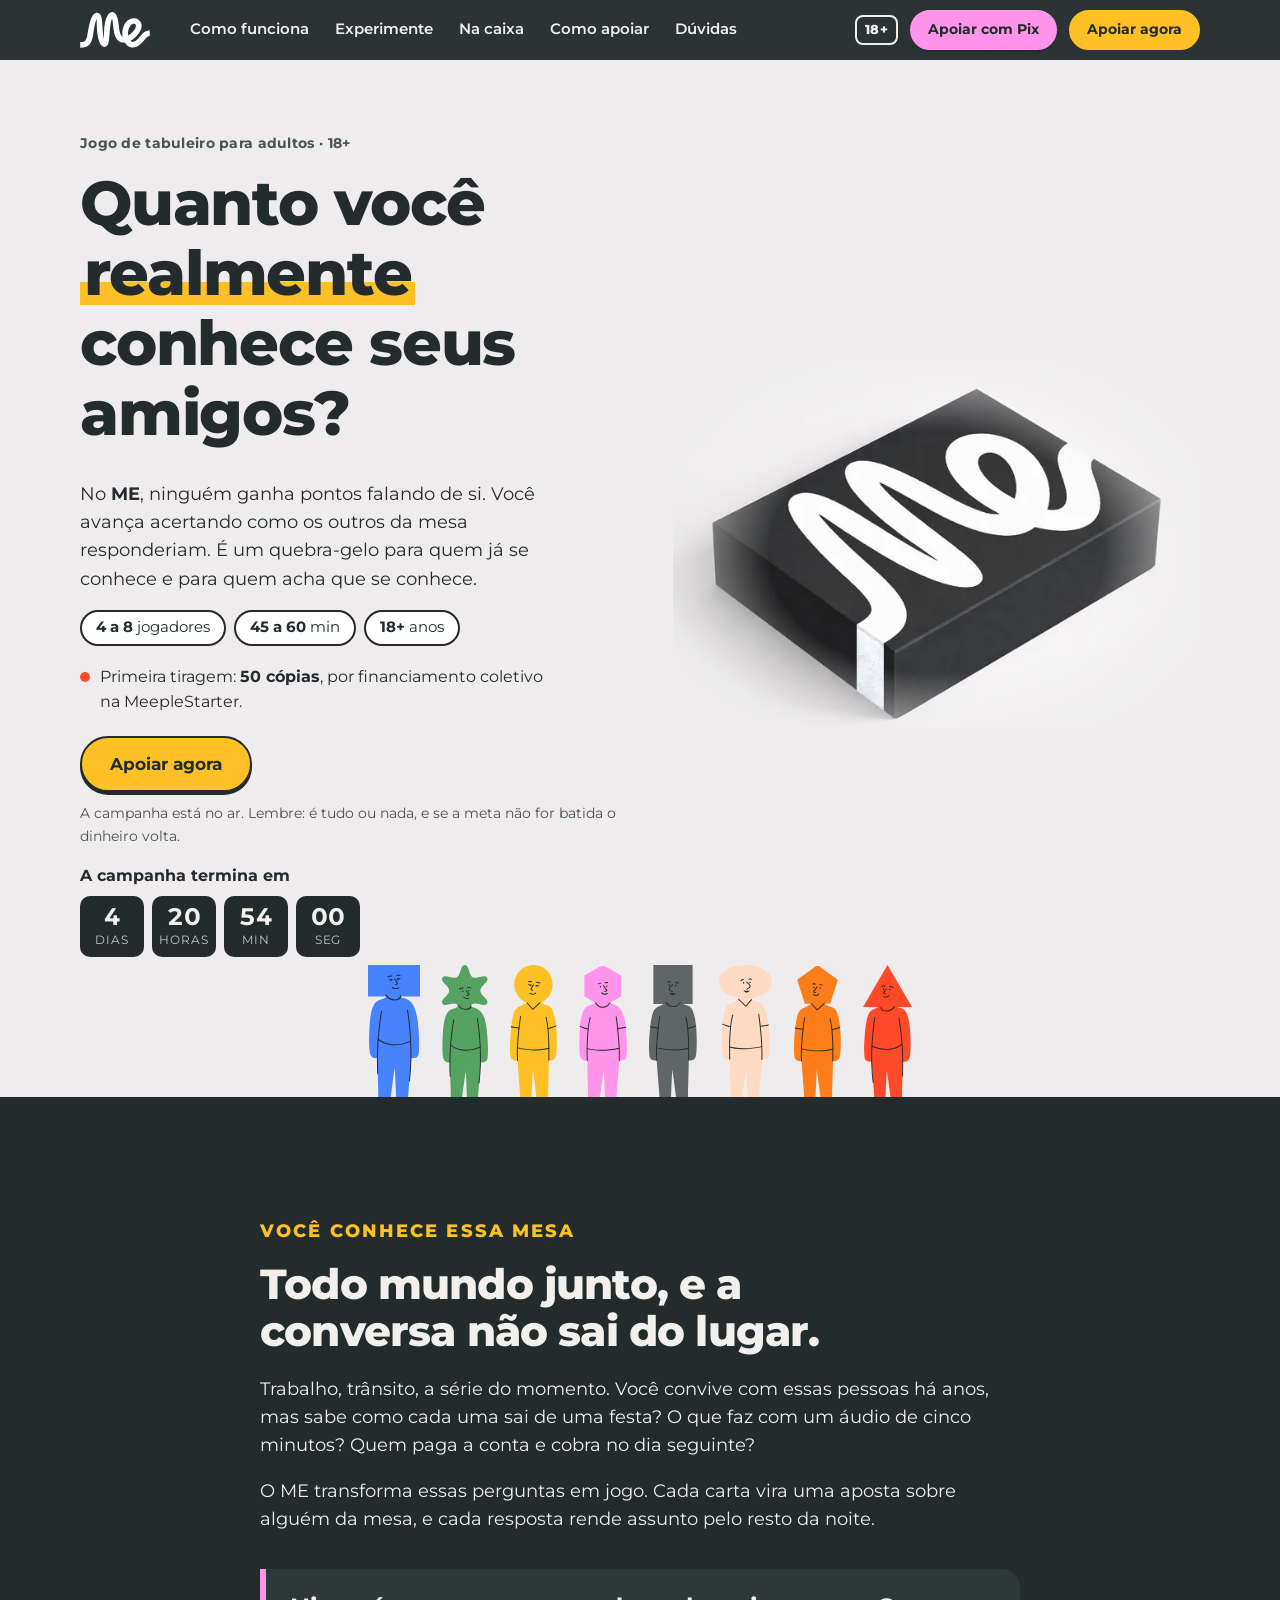
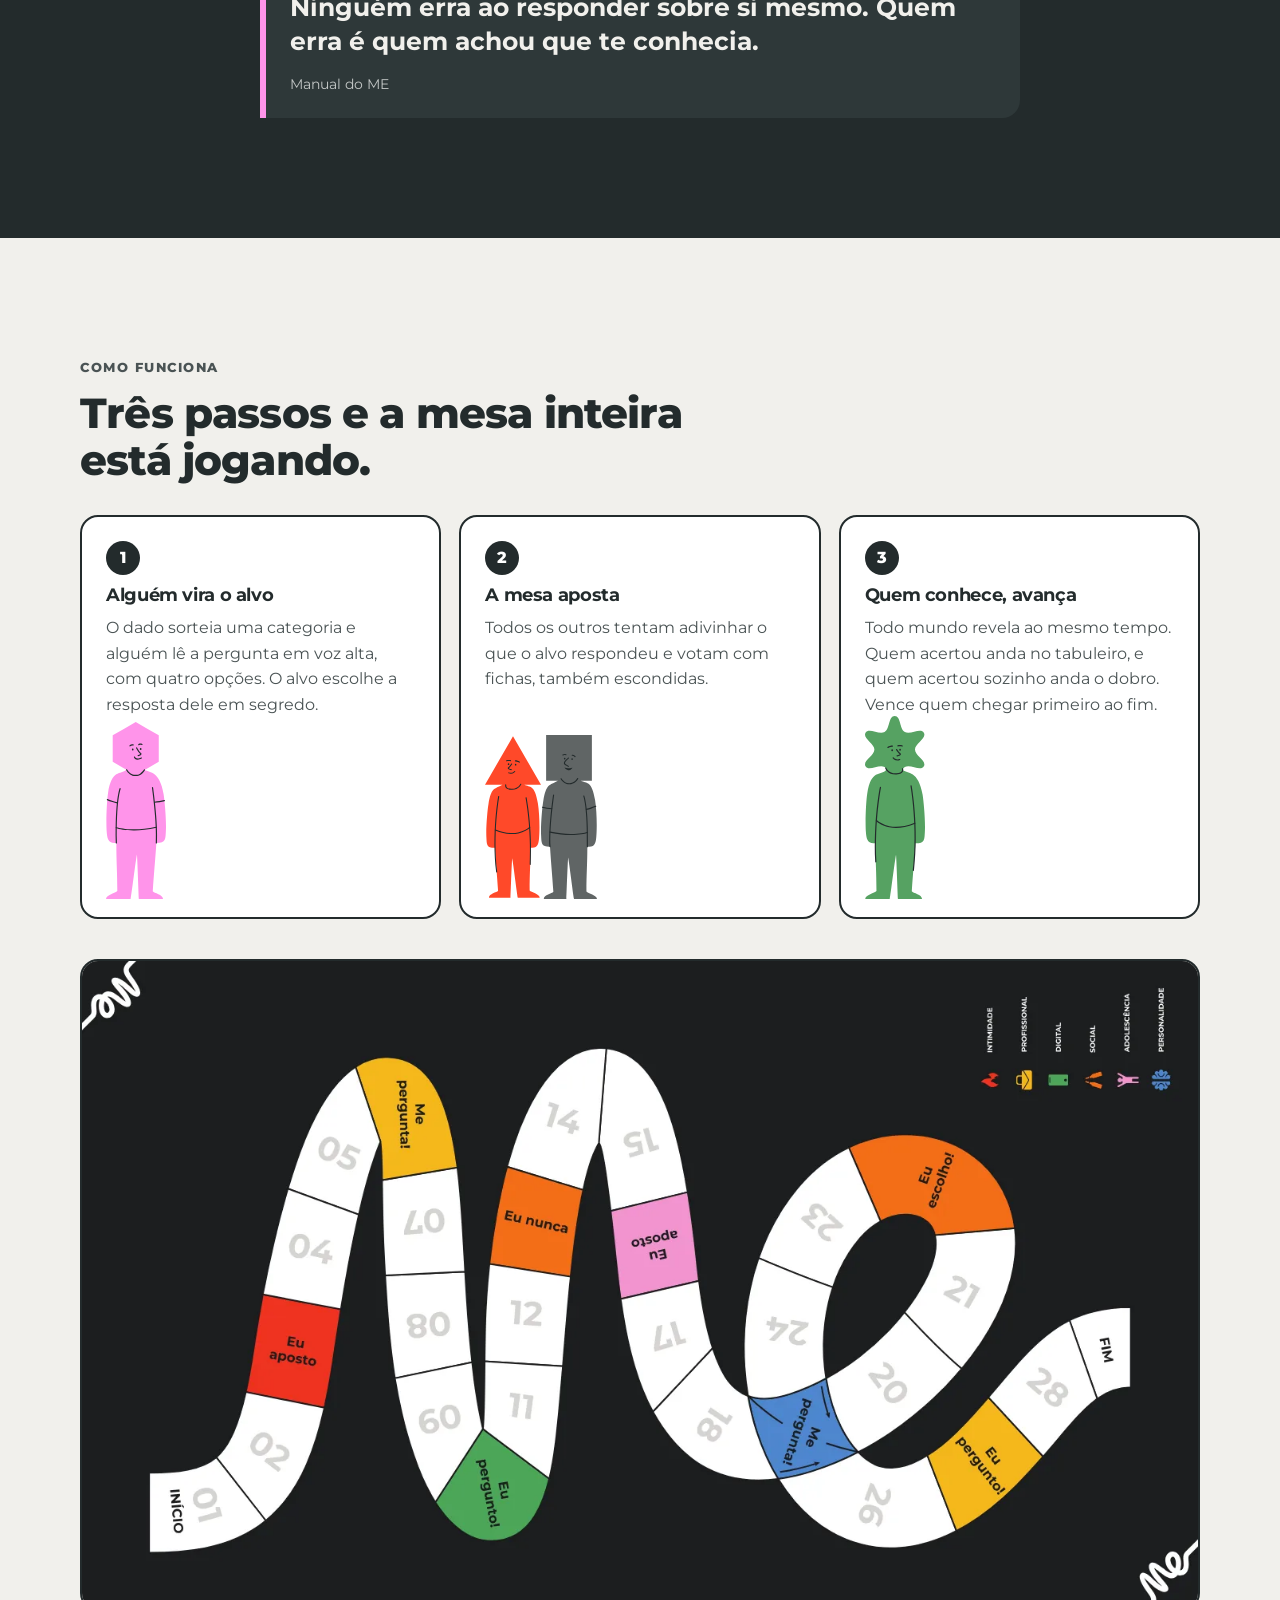
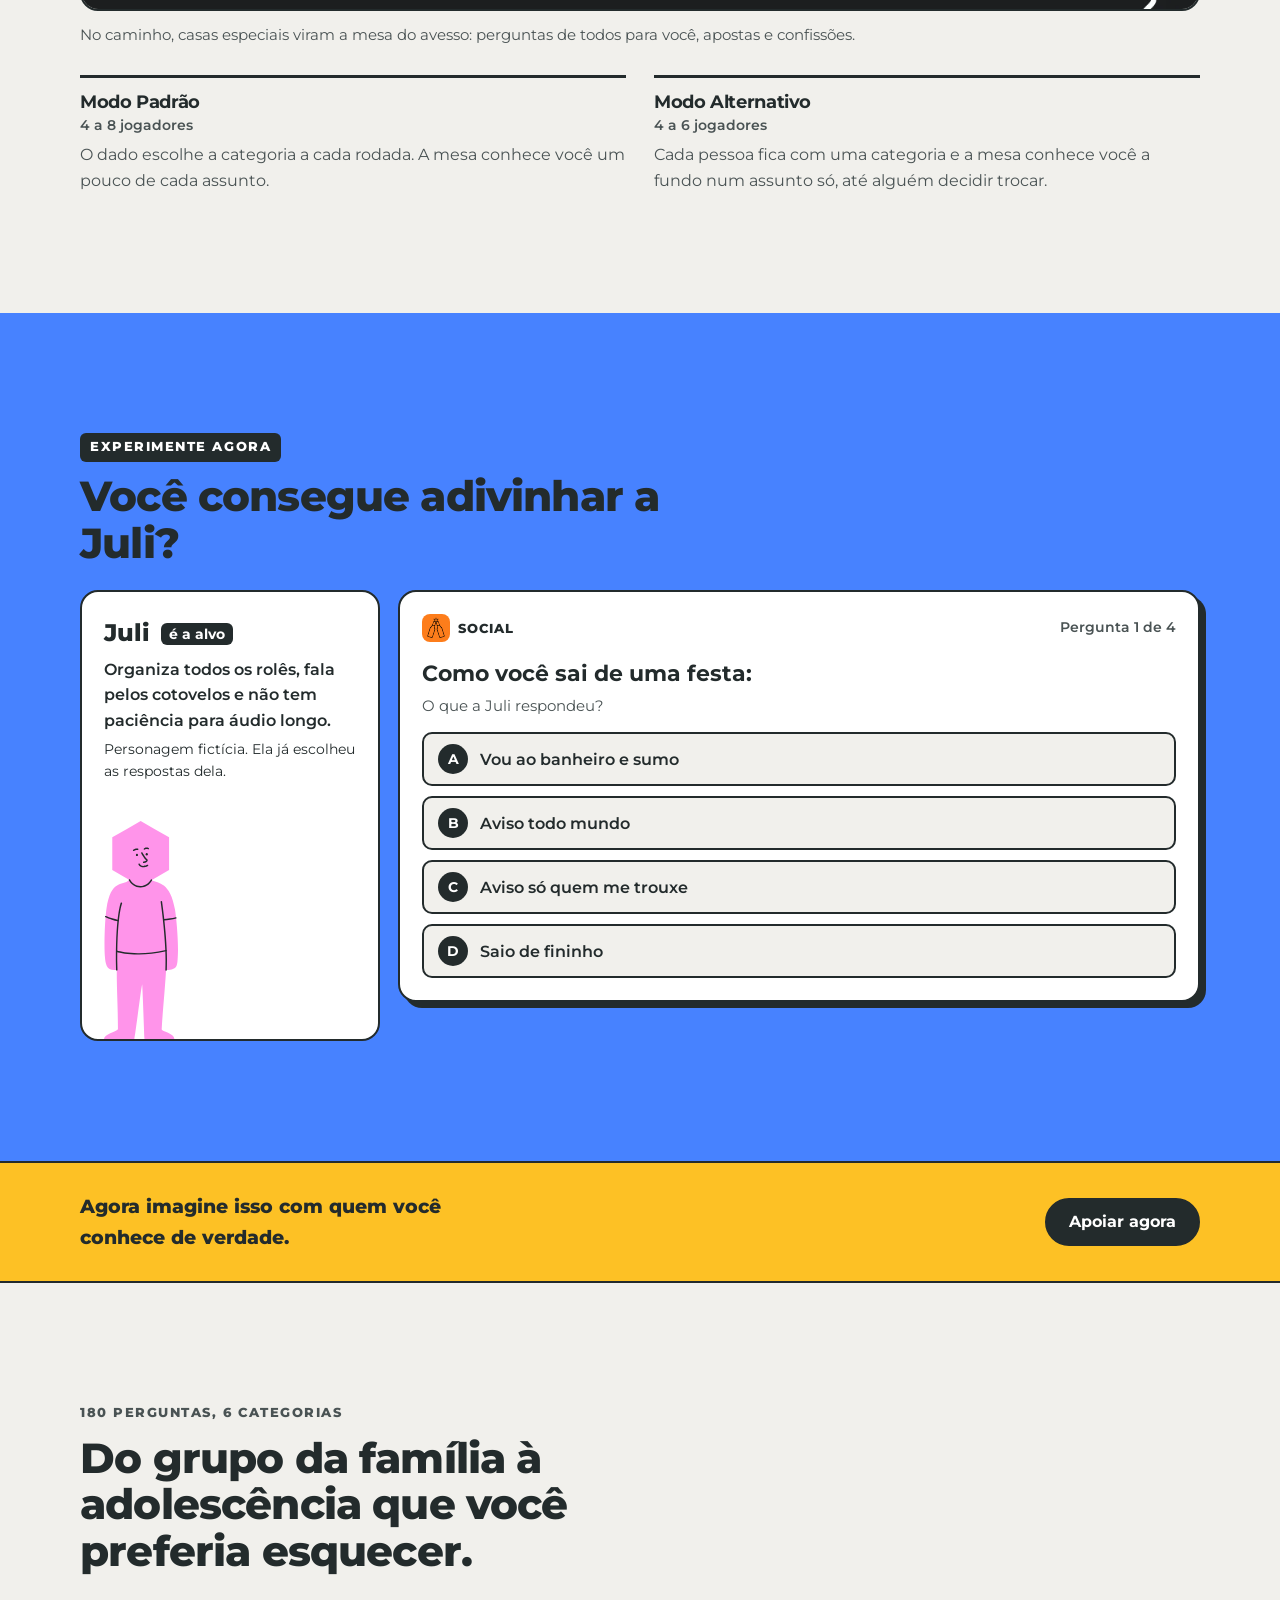
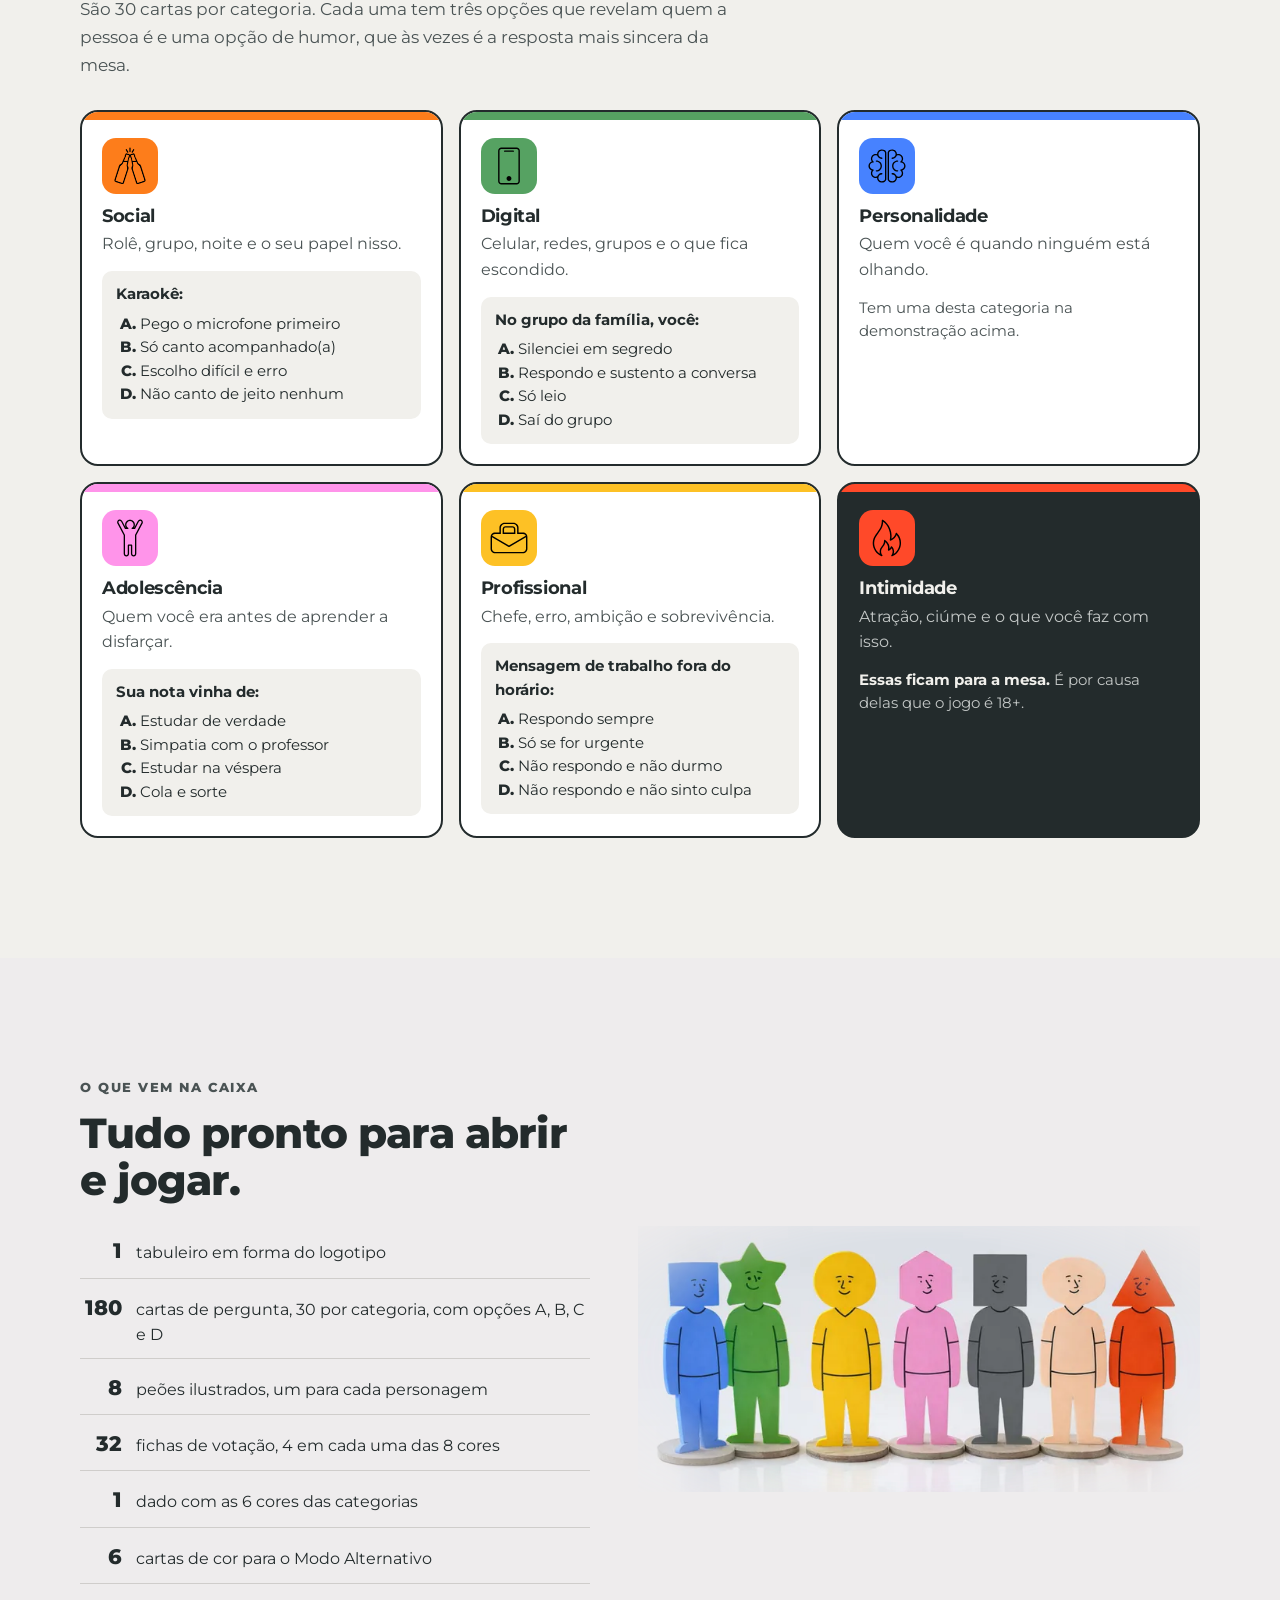
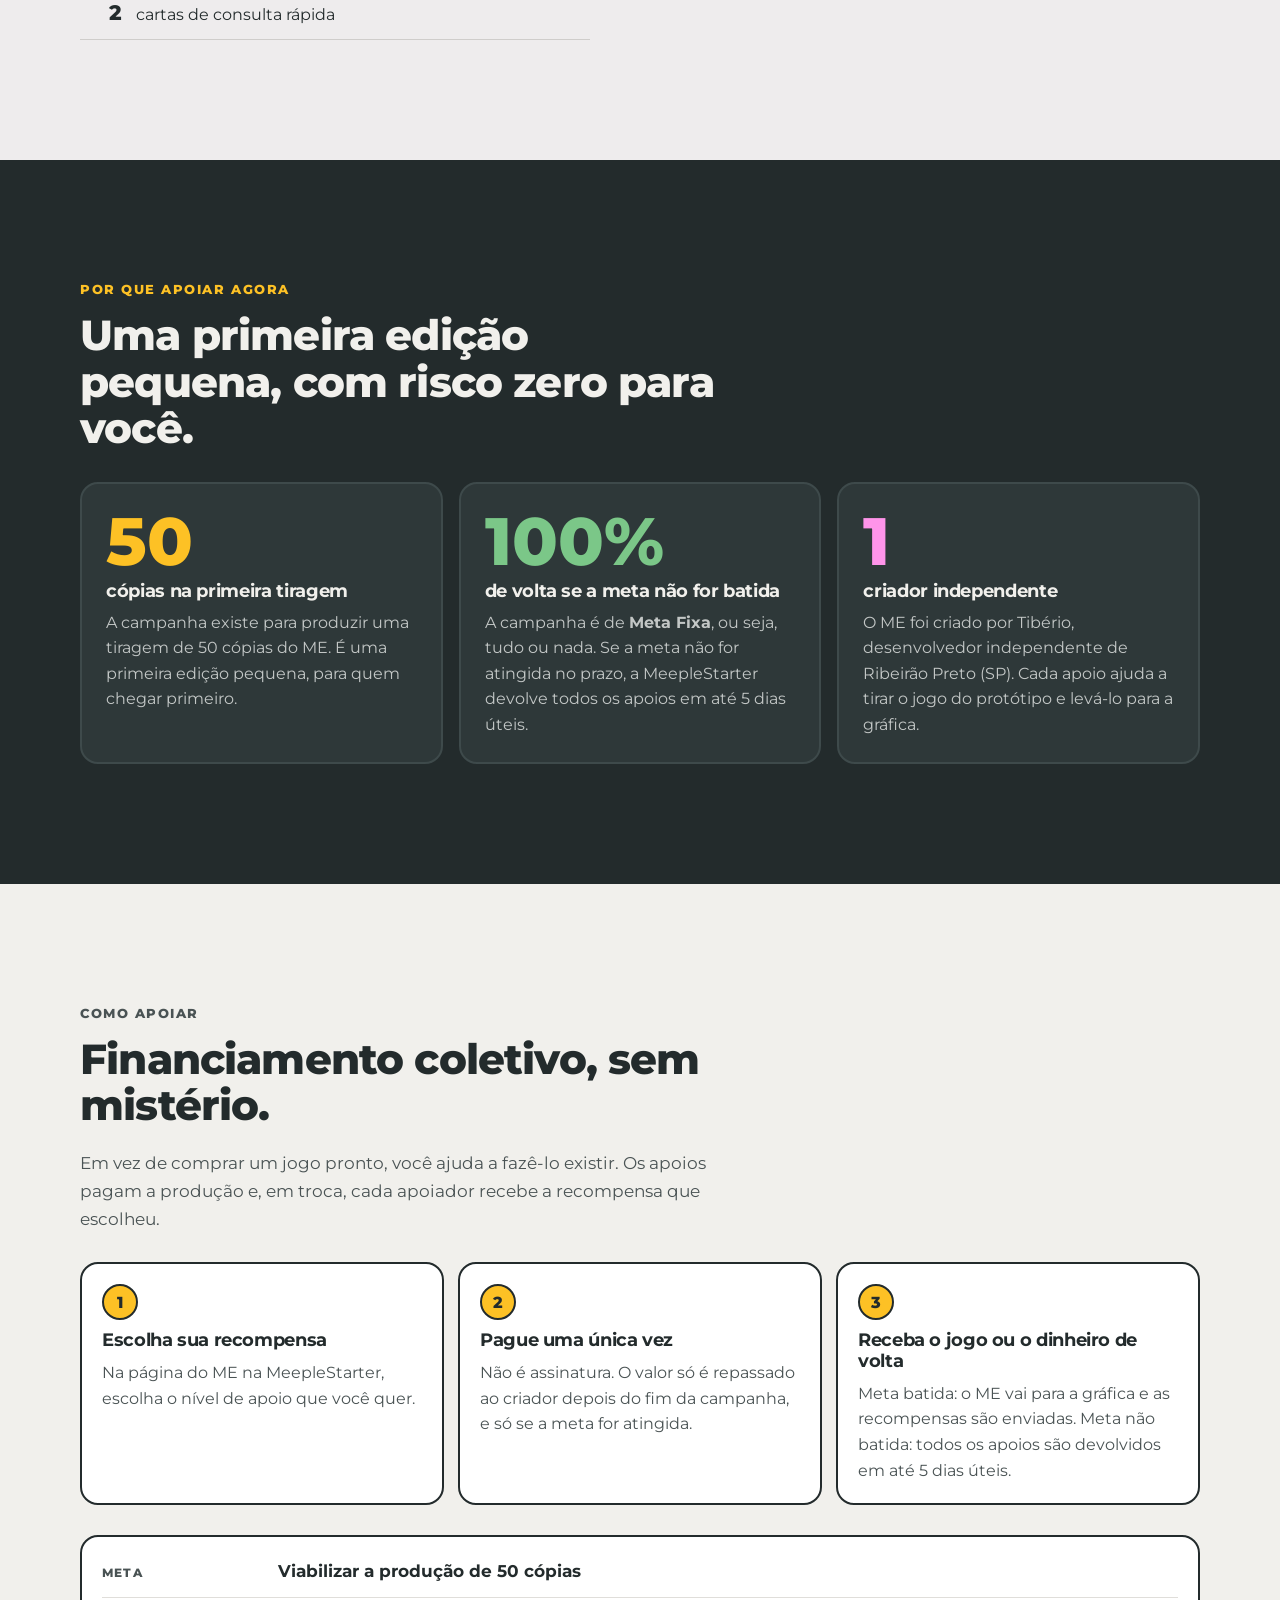
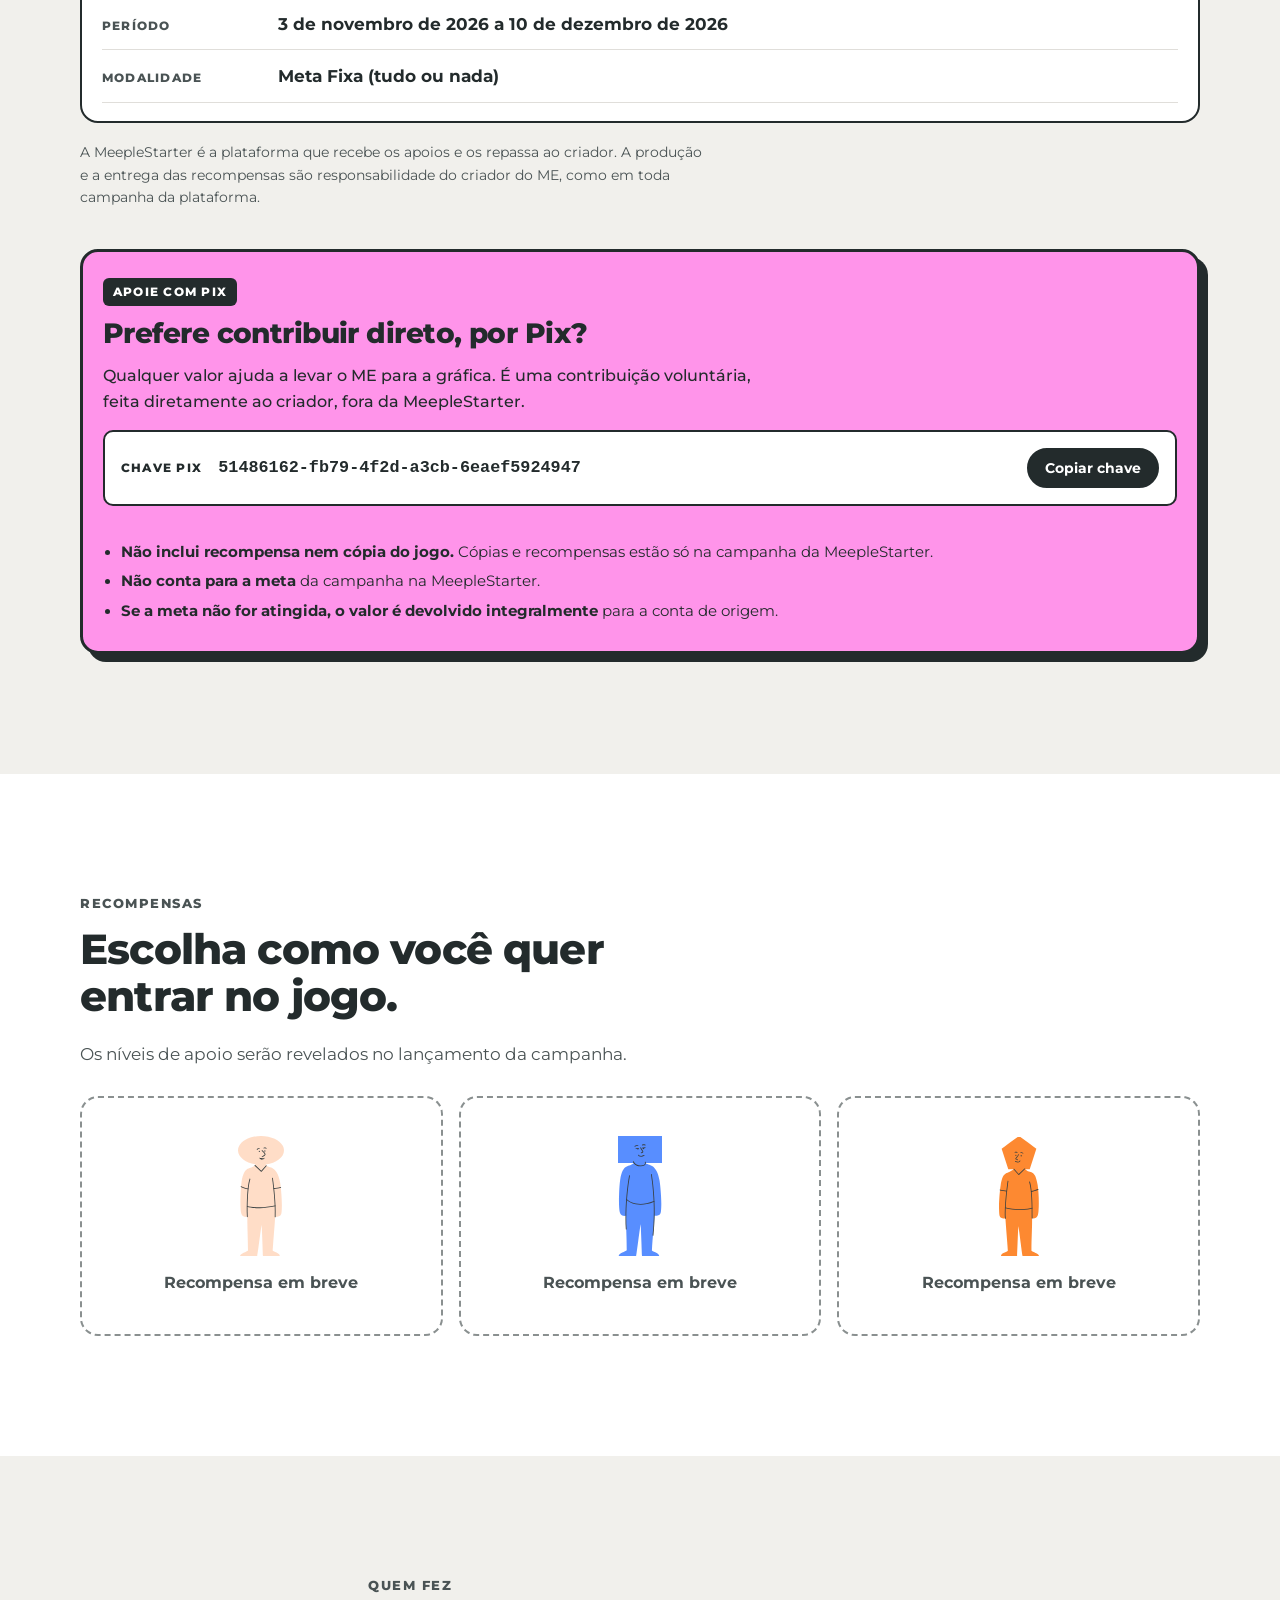
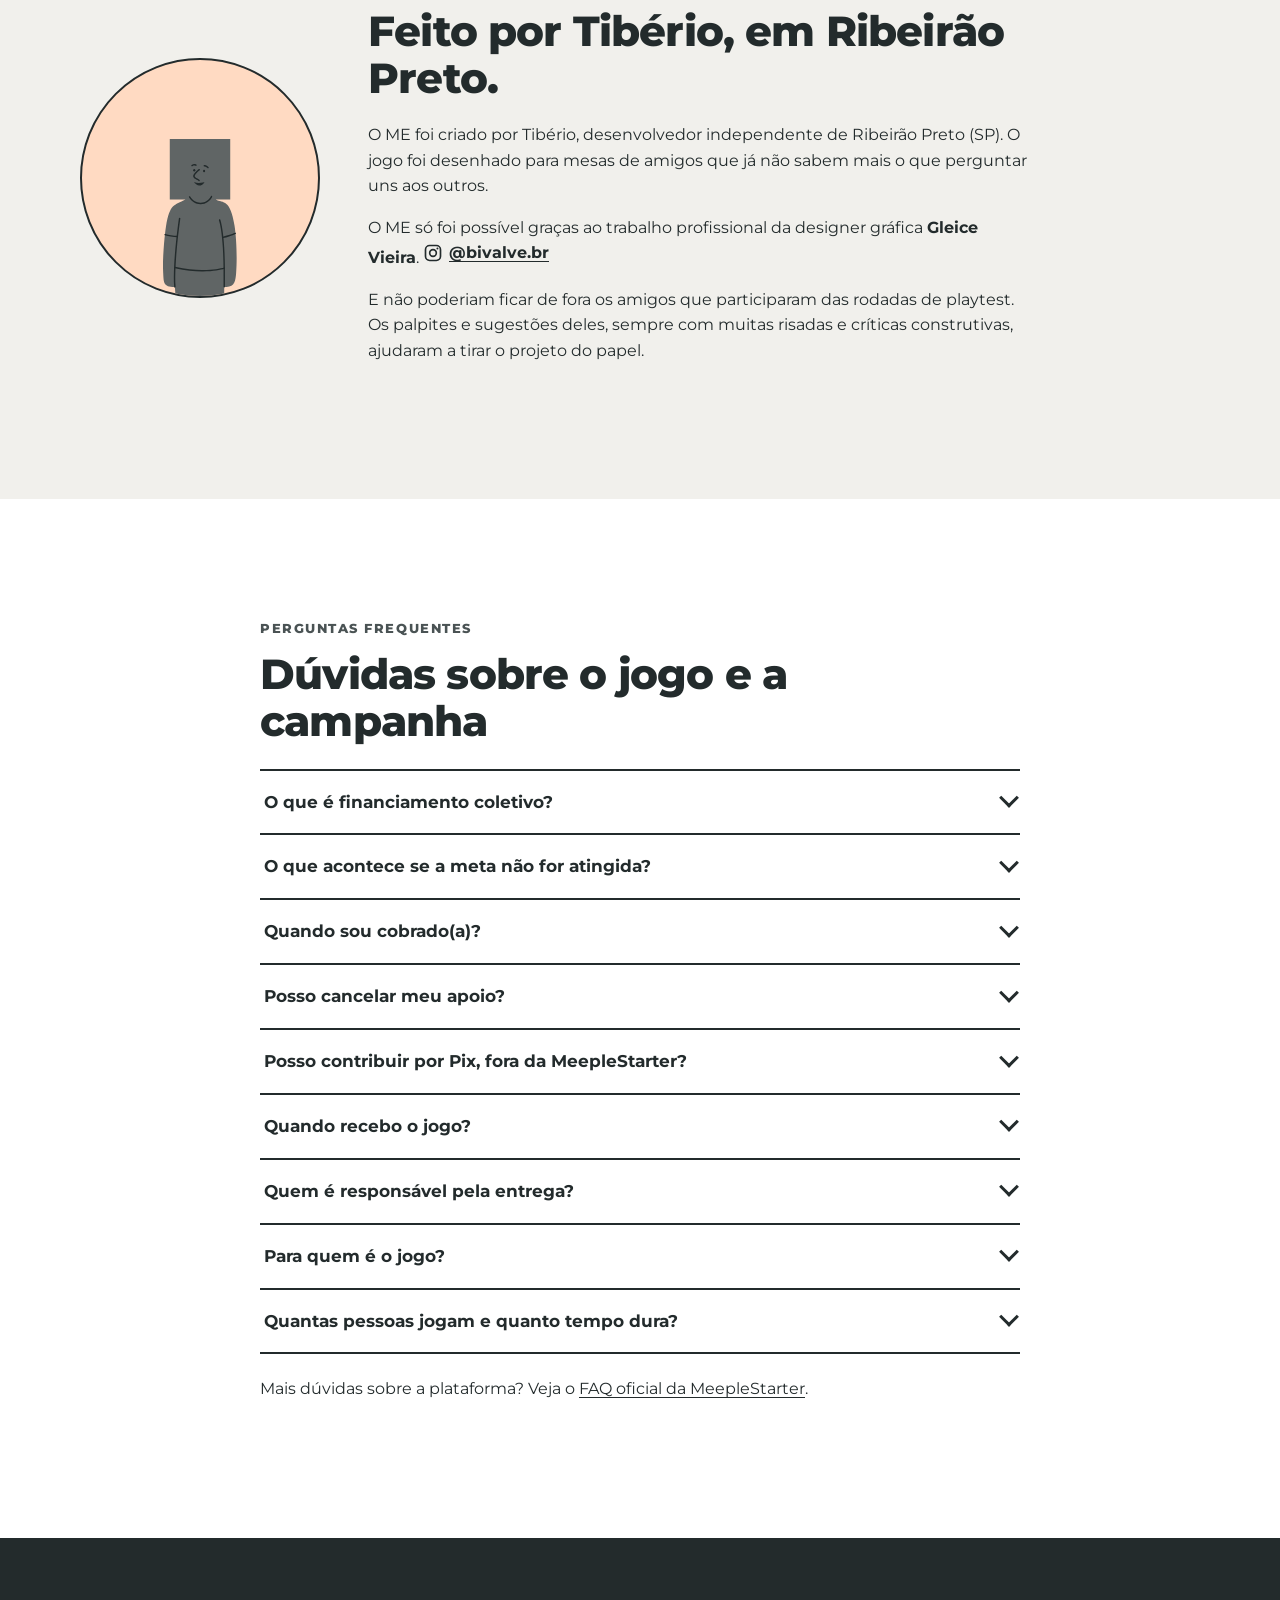
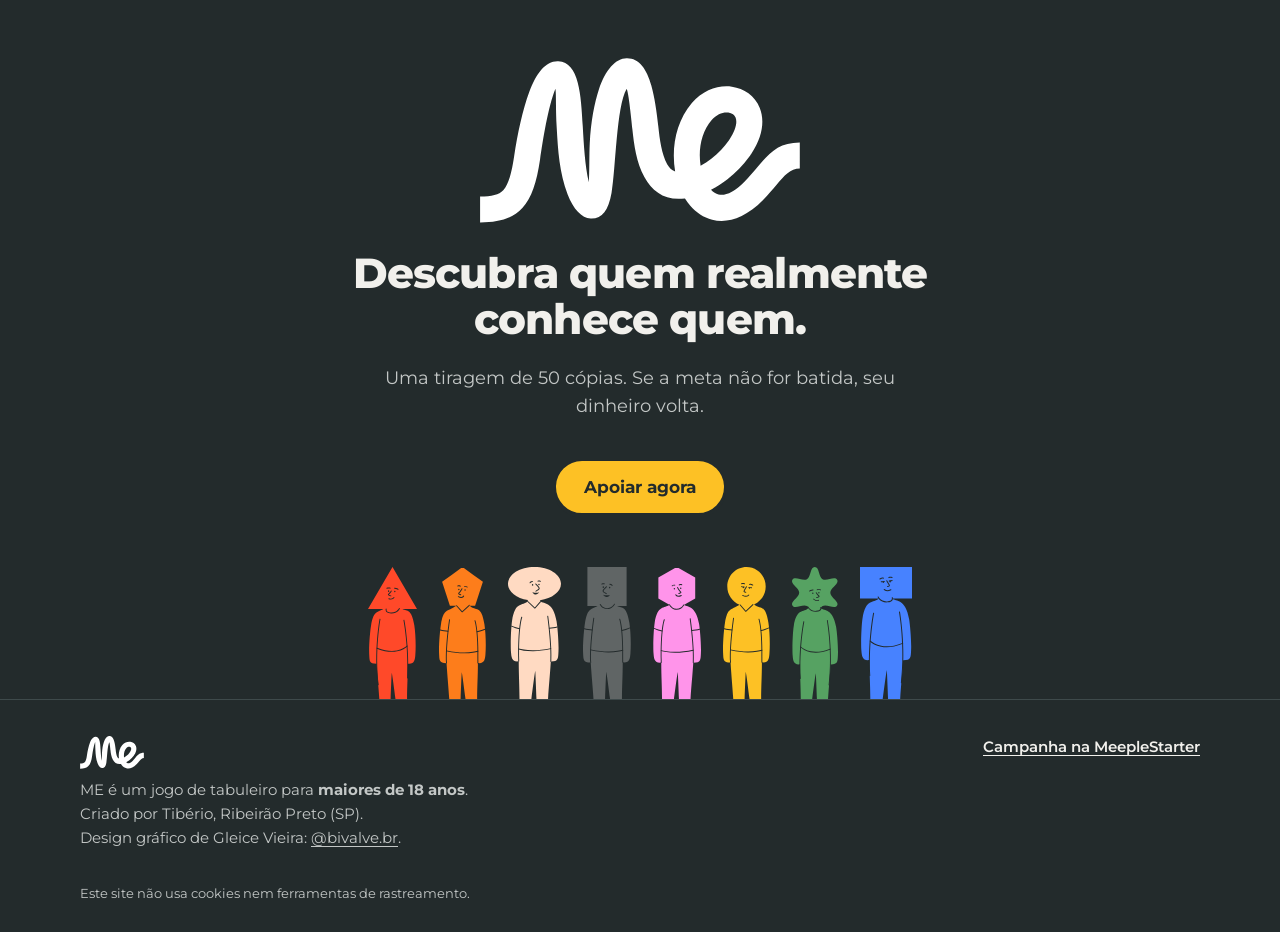
==== commit a1361955: "melhorias de autoria" ====
--- a/site/index.html
+++ b/site/index.html
@@ -59,6 +59,7 @@
         <a href="#faq">Dúvidas</a>
       </nav>
       <span class="age-chip" aria-label="Para maiores de 18 anos">18+</span>
+      <a class="btn btn-pix btn-sm" href="#pix" data-config="pixChave" data-pix-header hidden><span><span class="hide-sm">Apoiar com </span>Pix</span></a>
       <a class="btn btn-primary btn-sm" href="#como-apoiar" data-cta="short">Em breve</a>
     </div>
   </header>
@@ -350,6 +351,23 @@
         </div>
 
         <p class="fineprint">A <span data-config="plataforma">MeepleStarter</span> é a plataforma que recebe os apoios e os repassa ao criador. A produção e a entrega das recompensas são responsabilidade do criador do ME, como em toda campanha da plataforma.</p>
+
+        <div class="pix-box" id="pix" data-config="pixChave" data-pix hidden>
+          <p class="pix-tag">Apoie com Pix</p>
+          <h3>Prefere contribuir direto, por Pix?</h3>
+          <p>Qualquer valor ajuda a levar o ME para a gráfica. É uma contribuição voluntária, feita diretamente ao criador, fora da MeepleStarter.</p>
+          <div class="pix-key">
+            <p class="pix-label" id="pix-label">Chave Pix</p>
+            <code data-pix-key aria-labelledby="pix-label"></code>
+            <button type="button" class="btn btn-primary btn-sm" data-pix-copy>Copiar chave</button>
+          </div>
+          <p class="pix-feedback" role="status" data-pix-feedback></p>
+          <ul class="pix-terms">
+            <li><strong>Não inclui recompensa nem cópia do jogo.</strong> Cópias e recompensas estão só na campanha da MeepleStarter.</li>
+            <li><strong>Não conta para a meta</strong> da campanha na MeepleStarter.</li>
+            <li><strong>Se a meta não for atingida, o valor é devolvido integralmente</strong> para a conta de origem.</li>
+          </ul>
+        </div>
       </div>
     </section>
 
@@ -403,6 +421,10 @@
           <h2 id="autor-title">Feito por Tibério, em Ribeirão Preto.</h2>
           <!-- BIO: substitua os parágrafos abaixo pela sua bio. -->
           <p>O ME foi criado por Tibério, desenvolvedor independente de Ribeirão Preto (SP). O jogo foi desenhado para mesas de amigos que já não sabem mais o que perguntar uns aos outros.</p>
+          <p class="credit">O ME só foi possível graças ao trabalho profissional da designer gráfica <strong>Gleice Vieira</strong>.
+            <a class="ig-link" href="https://www.instagram.com/bivalve.br" target="_blank" rel="noopener"><svg aria-hidden="true" viewBox="0 0 24 24"><rect x="3" y="3" width="18" height="18" rx="5" fill="none" stroke="currentColor" stroke-width="2"/><circle cx="12" cy="12" r="4" fill="none" stroke="currentColor" stroke-width="2"/><circle cx="17.3" cy="6.7" r="1.2" fill="currentColor"/></svg>@bivalve.br<span class="visually-hidden"> no Instagram (abre em nova aba)</span></a>
+          </p>
+          <p class="credit">E não poderiam ficar de fora os amigos que participaram das rodadas de playtest. Os palpites e sugestões deles, sempre com muitas risadas e críticas construtivas, ajudaram a tirar o projeto do papel.</p>
           <p class="author-contact" data-contact-line hidden>Quer falar comigo? <span data-contact-links></span></p>
         </div>
       </div>
@@ -429,6 +451,10 @@
           <details>
             <summary>Posso cancelar meu apoio?</summary>
             <div><p>Sim, pedindo à MeepleStarter pelos canais de atendimento dela. Pelas regras atuais da plataforma, o pedido precisa ser feito até 48 horas úteis antes do fim da campanha e vale quando o seu apoio não for determinante para atingir a meta. Fora dessas condições, o reembolso é tratado diretamente com o criador depois do término. Confira os detalhes no <a href="https://meeplestarter.com.br/como-funciona" rel="noopener" target="_blank">Como funciona da MeepleStarter<span class="visually-hidden"> (abre em nova aba)</span></a>.</p></div>
+          </details>
+          <details data-config="pixChave" data-pix-faq hidden>
+            <summary>Posso contribuir por Pix, fora da MeepleStarter?</summary>
+            <div><p>Pode. A chave está na seção <a href="#pix">Como apoiar</a>. A contribuição por Pix é voluntária, vai direto para o criador e não dá direito a recompensa nem a uma cópia do jogo. Ela também não entra na contagem da meta na MeepleStarter. Se a meta da campanha não for atingida, o valor é devolvido integralmente. Para garantir sua cópia, apoie pela campanha.</p></div>
           </details>
           <details>
             <summary>Quando recebo o jogo?</summary>
@@ -479,7 +505,7 @@
     <div class="wrap footer-inner">
       <div>
         <svg class="footer-logo" aria-hidden="true"><use href="#logo-me"/></svg>
-        <p>ME é um jogo de tabuleiro para <strong>maiores de 18 anos</strong>.<br>Criado por Tibério, Ribeirão Preto (SP).</p>
+        <p>ME é um jogo de tabuleiro para <strong>maiores de 18 anos</strong>.<br>Criado por Tibério, Ribeirão Preto (SP).<br>Design gráfico de Gleice Vieira: <a href="https://www.instagram.com/bivalve.br" target="_blank" rel="noopener">@bivalve.br<span class="visually-hidden"> no Instagram (abre em nova aba)</span></a>.</p>
       </div>
       <ul class="footer-links">
         <li><a href="https://meeplestarter.com.br/" rel="noopener" target="_blank" data-footer-campaign>MeepleStarter<span class="visually-hidden"> (abre em nova aba)</span></a></li>
--- a/site/assets/css/style.css
+++ b/site/assets/css/style.css
@@ -126,7 +126,7 @@
 .btn-primary:hover { background: #FFCD45; }
 .btn-ghost { background: transparent; color: var(--ink); border-color: currentColor; }
 .btn-ghost.on-dark { color: var(--text-on-dark); }
-.btn-sm { min-height: 40px; padding: 8px 16px; font-size: .9rem; box-shadow: 0 2px 0 var(--ink); }
+.btn-sm { white-space: nowrap; min-height: 40px; padding: 8px 16px; font-size: .9rem; box-shadow: 0 2px 0 var(--ink); }
 .btn-lg { min-height: 56px; padding: 14px 28px; font-size: 1.08rem; }
 
 /* ---------- Header ---------- */
@@ -143,7 +143,7 @@
 .brand { color: var(--white); margin-right: auto; display: inline-flex; padding: 6px 0; }
 .brand-logo { width: 70px; height: 36px; }
 .site-nav { display: none; }
-.site-nav a { color: var(--text-on-dark); text-decoration: none; font-weight: 600; font-size: .92rem; padding: 8px 4px; }
+.site-nav a { white-space: nowrap; color: var(--text-on-dark); text-decoration: none; font-weight: 600; font-size: .92rem; padding: 8px 4px; }
 .site-nav a:hover { color: var(--yellow); }
 .age-chip {
   display: inline-grid; place-items: center;
@@ -152,8 +152,20 @@
   font-weight: 800; font-size: .8rem; letter-spacing: .02em;
 }
 .site-header .btn-primary { box-shadow: none; border-color: var(--yellow); }
-
-@media (min-width: 900px) {
+.btn-pix { background: var(--pink); color: var(--ink); border-color: var(--pink); }
+.btn-pix:hover { background: #FFB0F0; }
+@media (max-width: 599px) {
+  .hide-sm { position: absolute; width: 1px; height: 1px; overflow: hidden; clip: rect(0 0 0 0); white-space: nowrap; }
+  .header-inner { gap: 8px; }
+  .site-header .btn-sm { padding: 8px 12px; }
+}
+
+/* Crédito da designer */
+.credit { max-width: 60ch; }
+.ig-link { display: inline-flex; align-items: center; gap: 6px; font-weight: 700; white-space: nowrap; }
+.ig-link svg { width: 20px; height: 20px; flex: none; }
+
+@media (min-width: 1180px) {
   .site-nav { display: flex; gap: 18px; margin-right: 8px; }
   .brand { margin-right: 24px; }
   .site-nav { margin-right: auto; }
@@ -416,6 +428,40 @@
 @media (min-width: 720px) { .cp-row { grid-template-columns: 160px 1fr; align-items: baseline; gap: 16px; } }
 .fineprint { margin-top: 18px; font-size: .88rem; color: var(--text-muted); max-width: 70ch; }
 
+/* Pix direto */
+.pix-box {
+  margin-top: 40px; padding: 26px 20px 22px;
+  border: 3px solid var(--ink); border-radius: var(--radius);
+  background: var(--pink);
+  box-shadow: 8px 8px 0 var(--ink);
+}
+.pix-box .pix-tag {
+  display: inline-block; margin: 0 0 12px;
+  background: var(--ink); color: var(--white);
+  font-size: .78rem; font-weight: 800; text-transform: uppercase; letter-spacing: .1em;
+  padding: 4px 10px; border-radius: 6px;
+}
+.pix-box h3 { font-size: clamp(1.35rem, 4.4vw, 1.75rem); font-weight: 800; }
+.pix-box > p { color: var(--ink); max-width: 62ch; font-weight: 500; }
+.pix-key {
+  display: grid; gap: 10px; align-items: center;
+  background: var(--white); border: 2px solid var(--ink); border-radius: var(--radius-sm); padding: 16px;
+}
+.pix-label { margin: 0; font-size: .78rem; font-weight: 800; text-transform: uppercase; letter-spacing: .1em; color: var(--ink); }
+.pix-key code {
+  font-family: ui-monospace, SFMono-Regular, Menlo, Consolas, monospace;
+  font-size: 1.05rem; font-weight: 700; word-break: break-all; user-select: all;
+}
+.pix-key .btn { justify-self: start; background: var(--ink); color: var(--white); border-color: var(--ink); box-shadow: none; }
+.pix-key .btn:hover { background: #000; }
+.pix-feedback { min-height: 1.4em; margin: 10px 0 4px; font-size: .92rem; font-weight: 700; color: var(--ink); }
+.pix-terms { margin: 0; padding-left: 1.2em; font-size: .92rem; color: var(--ink); }
+.pix-terms li { margin-bottom: 6px; }
+.pix-terms strong { color: var(--ink); }
+@media (min-width: 720px) {
+  .pix-key { grid-template-columns: auto 1fr auto; gap: 16px; }
+}
+
 /* ---------- Recompensas ---------- */
 .rewards { background: var(--white); }
 .reward-grid { display: grid; gap: 16px; margin-top: 28px; }
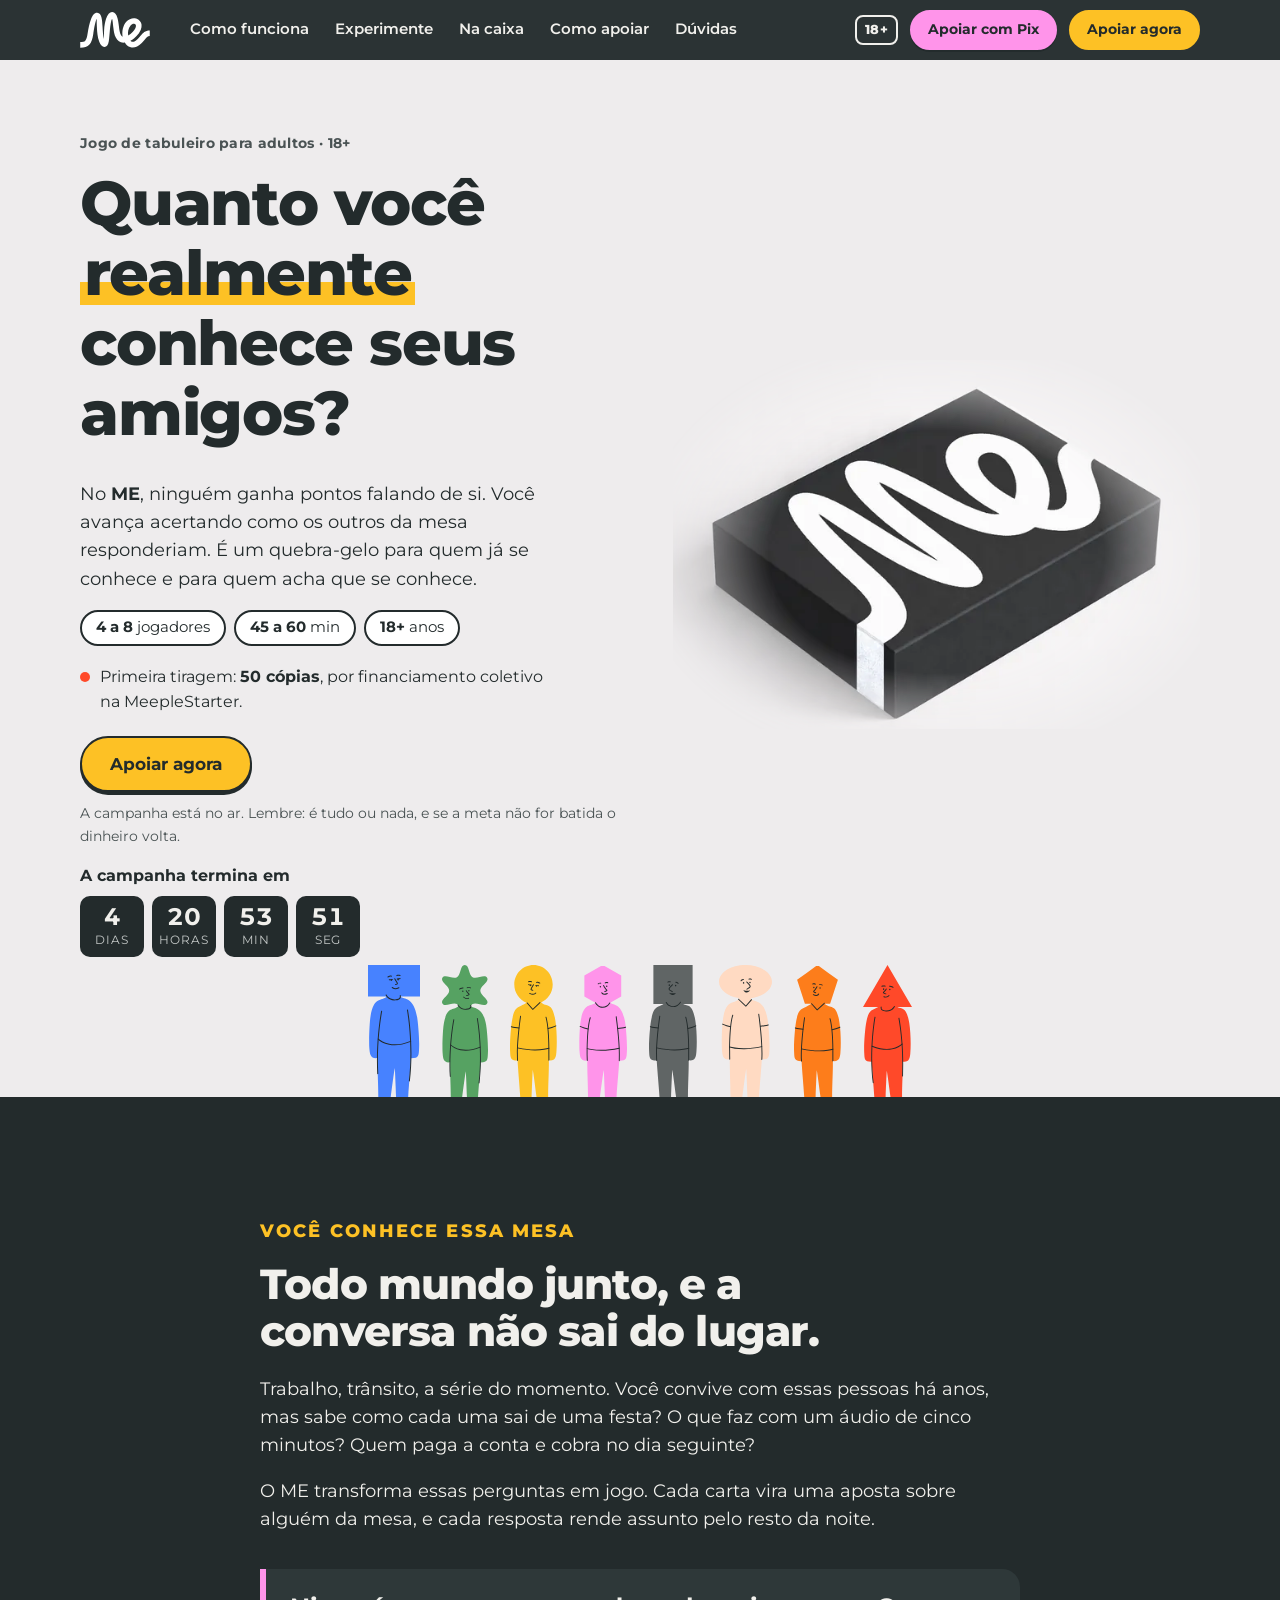
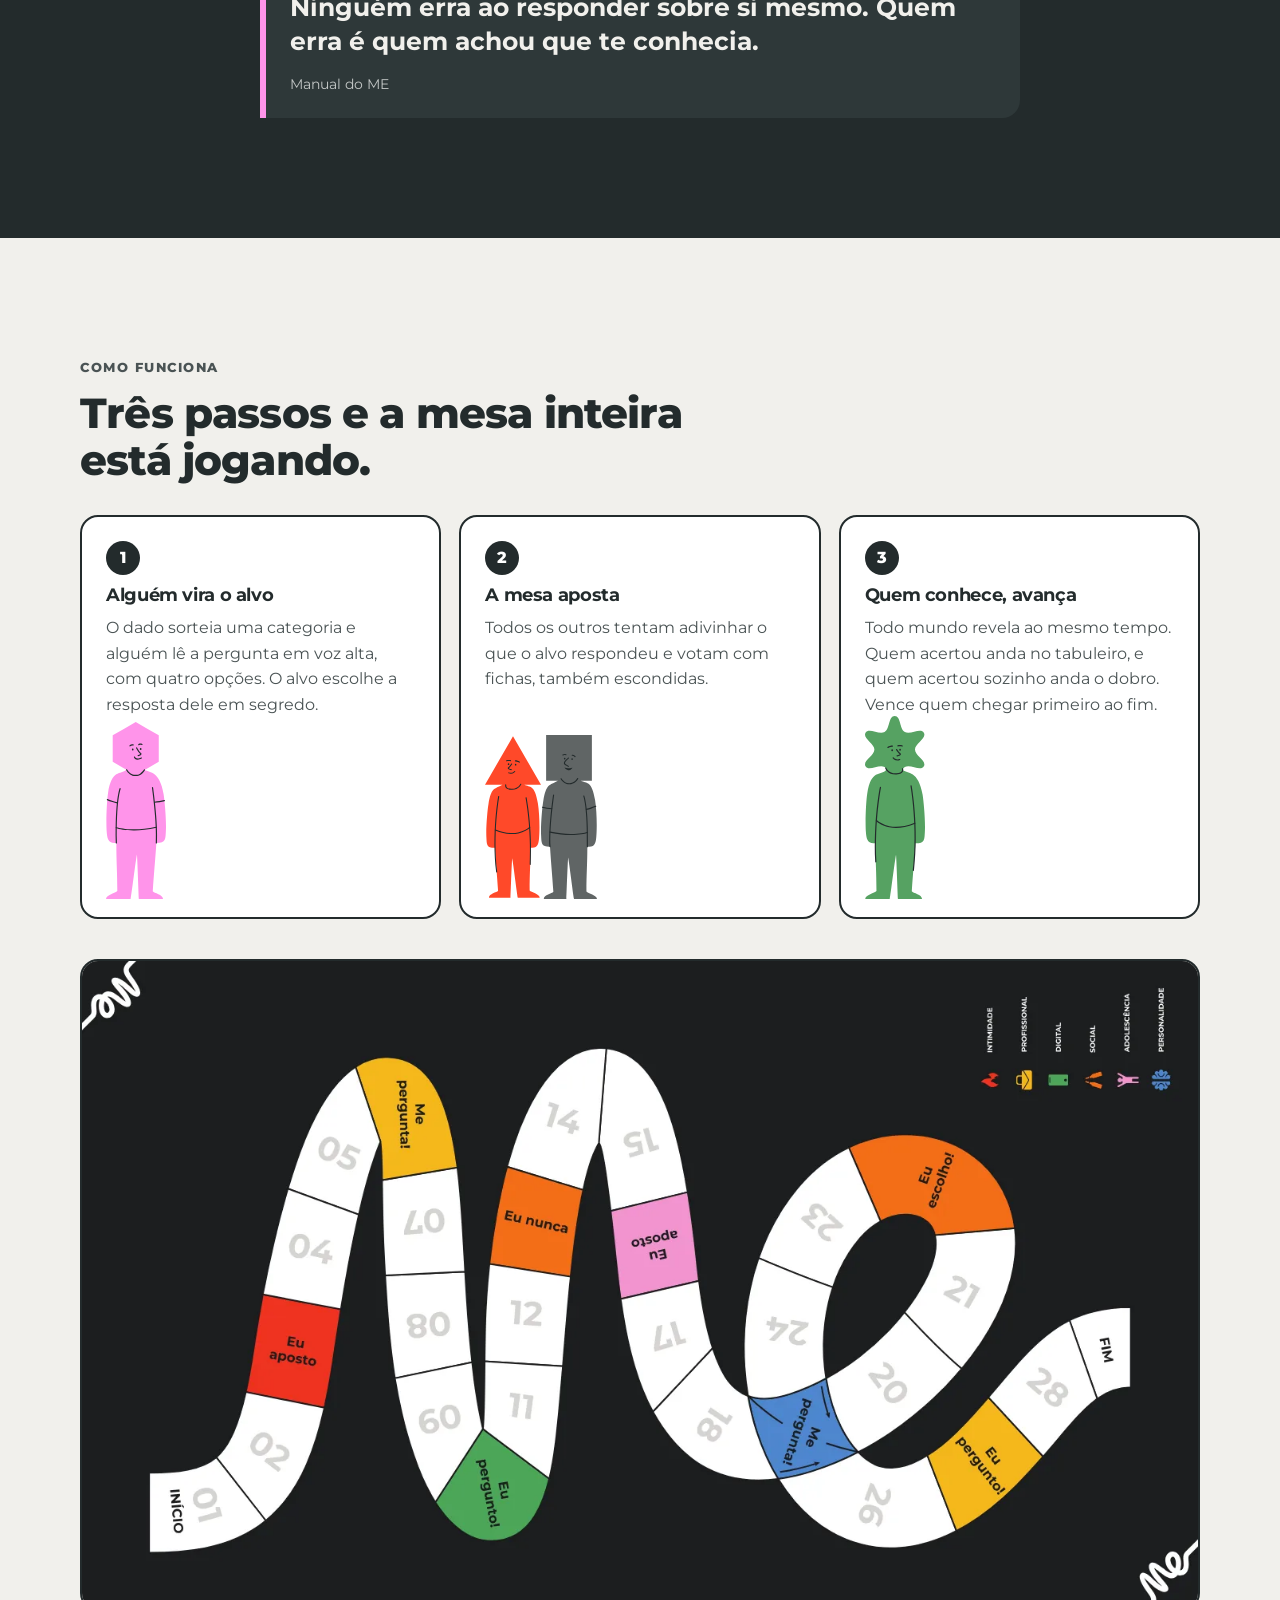
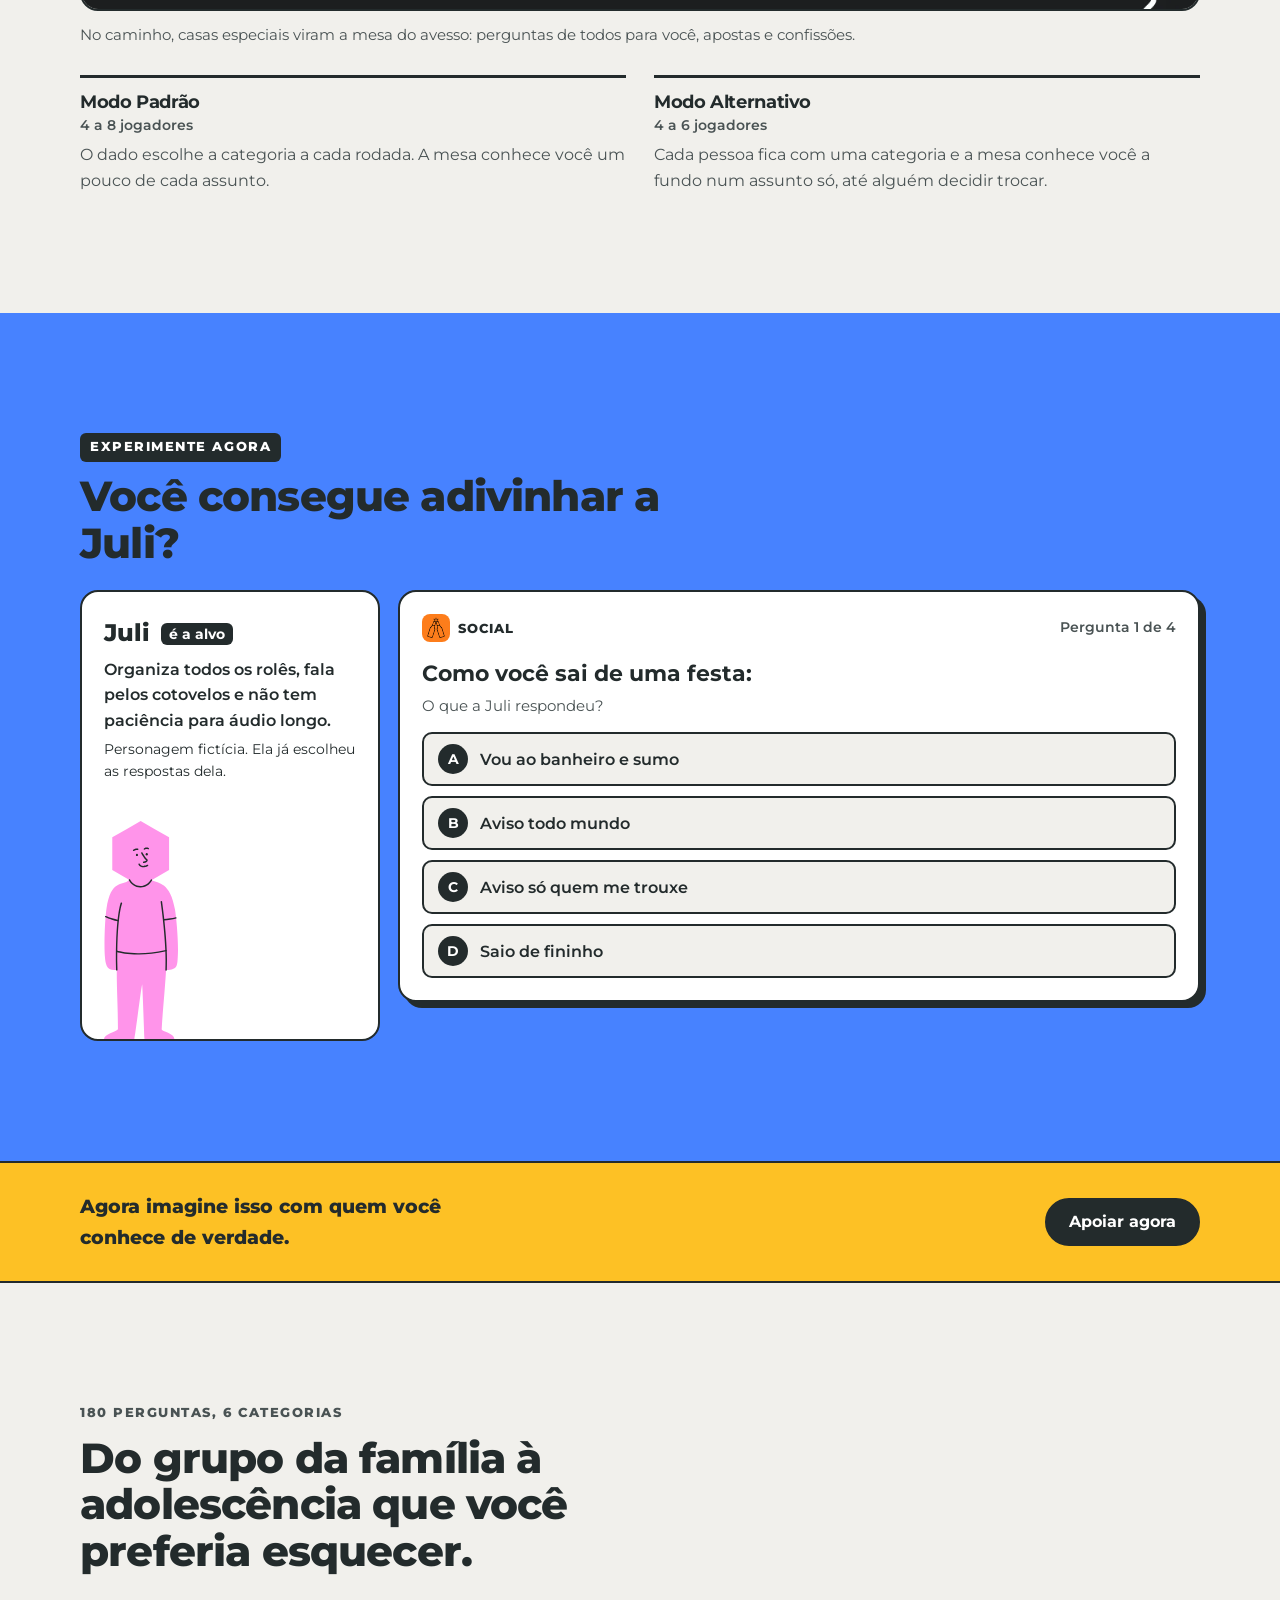
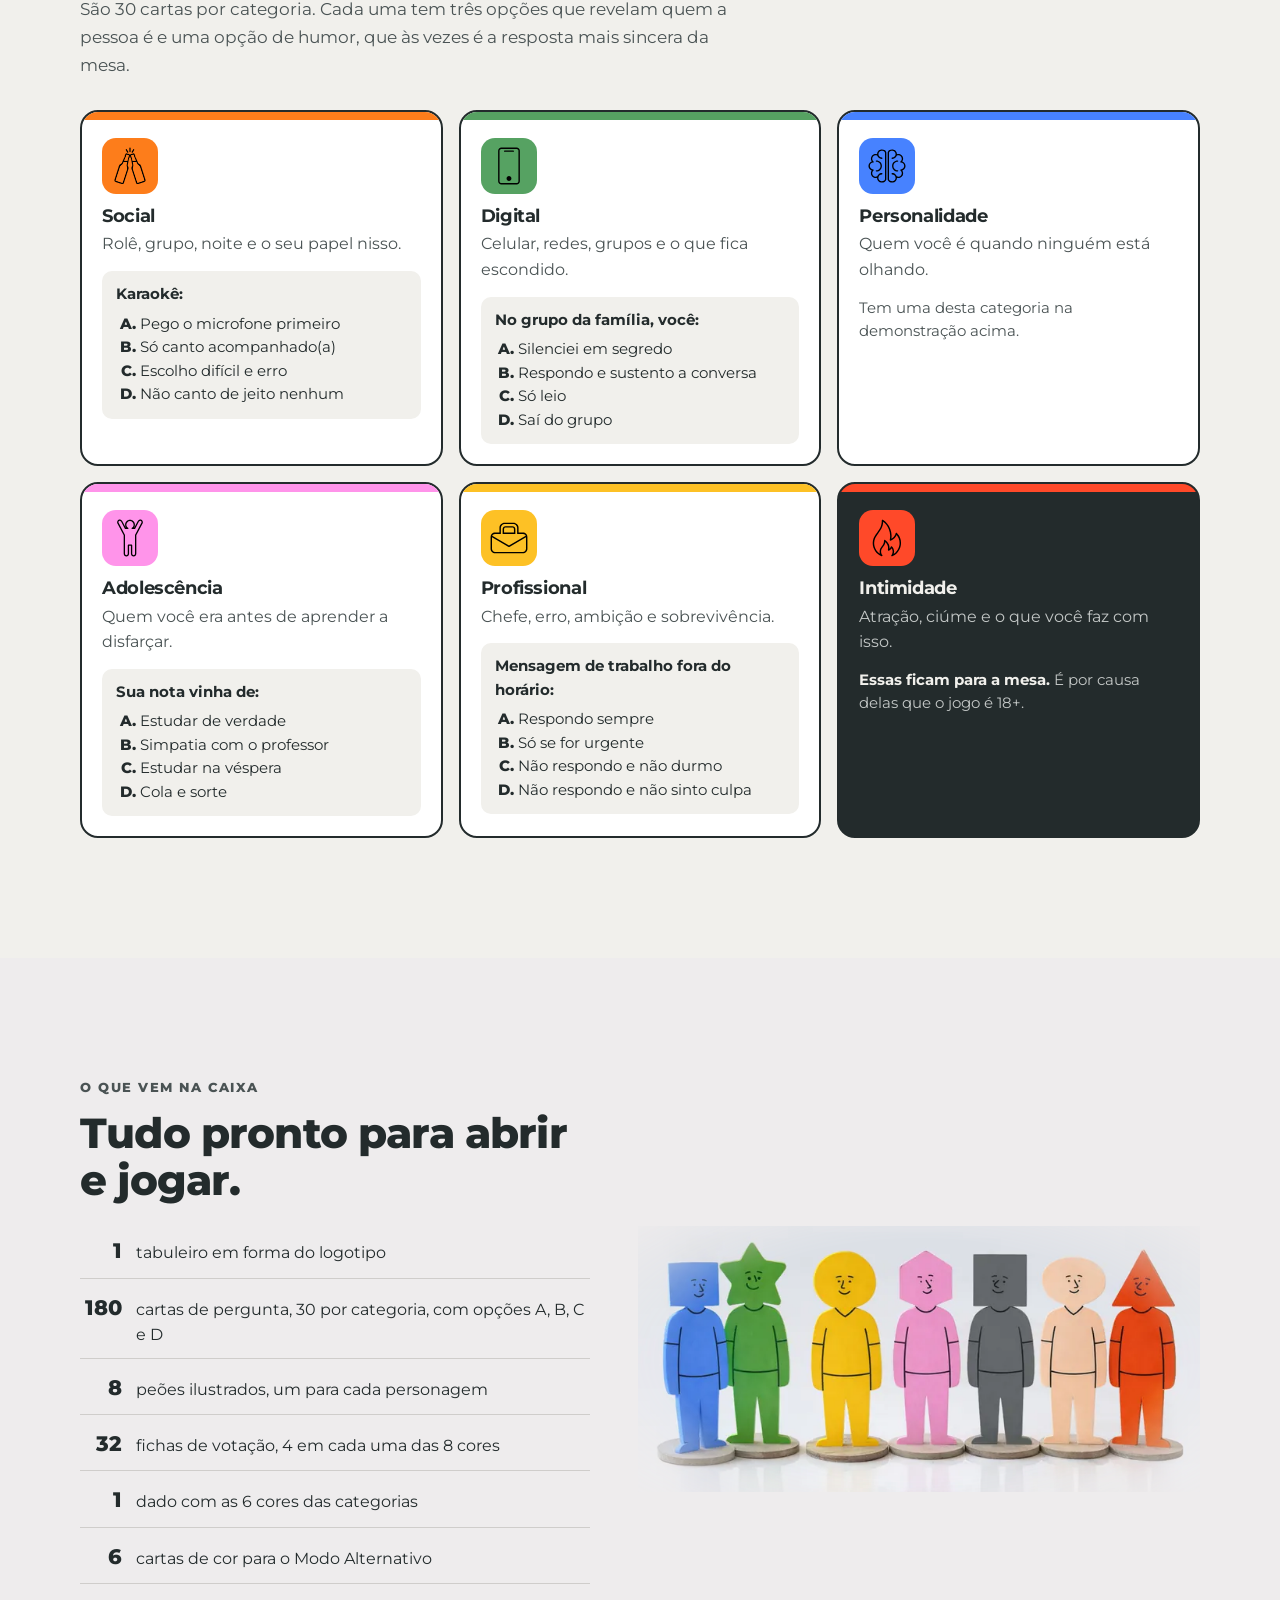
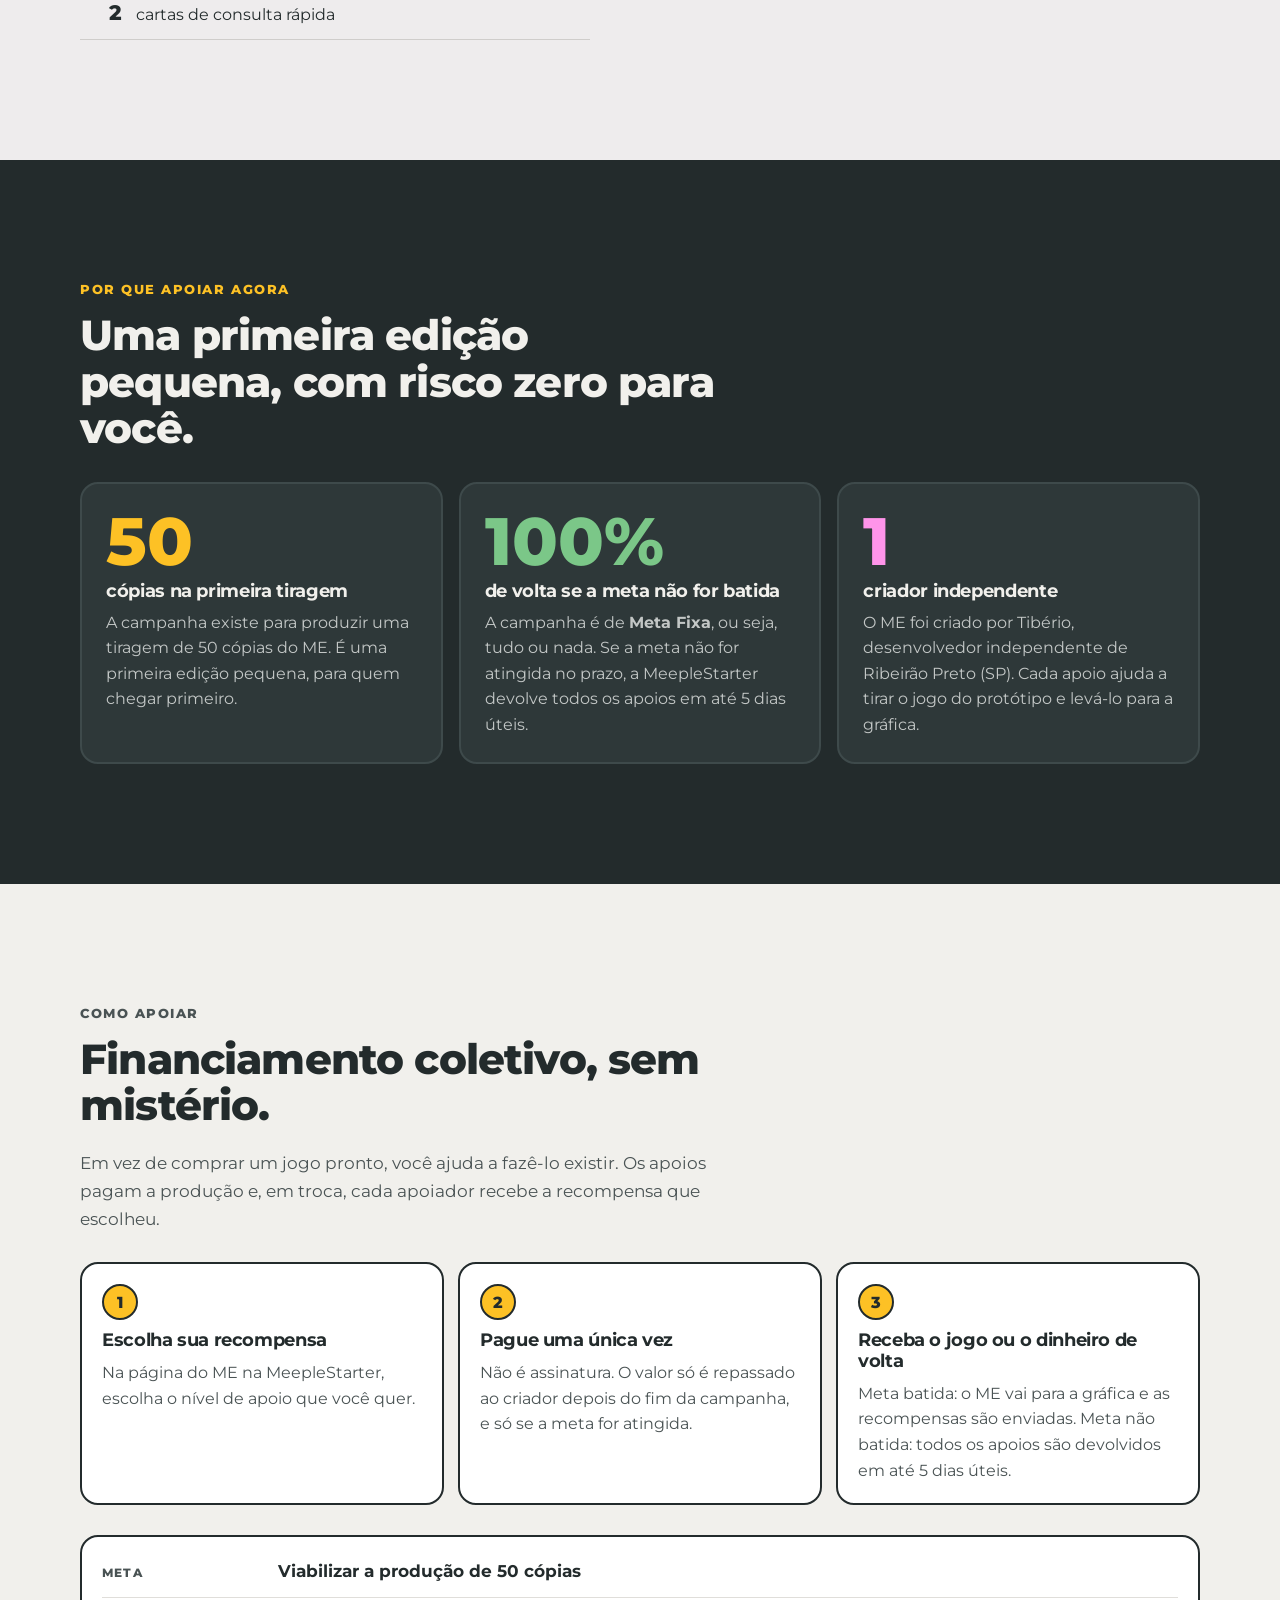
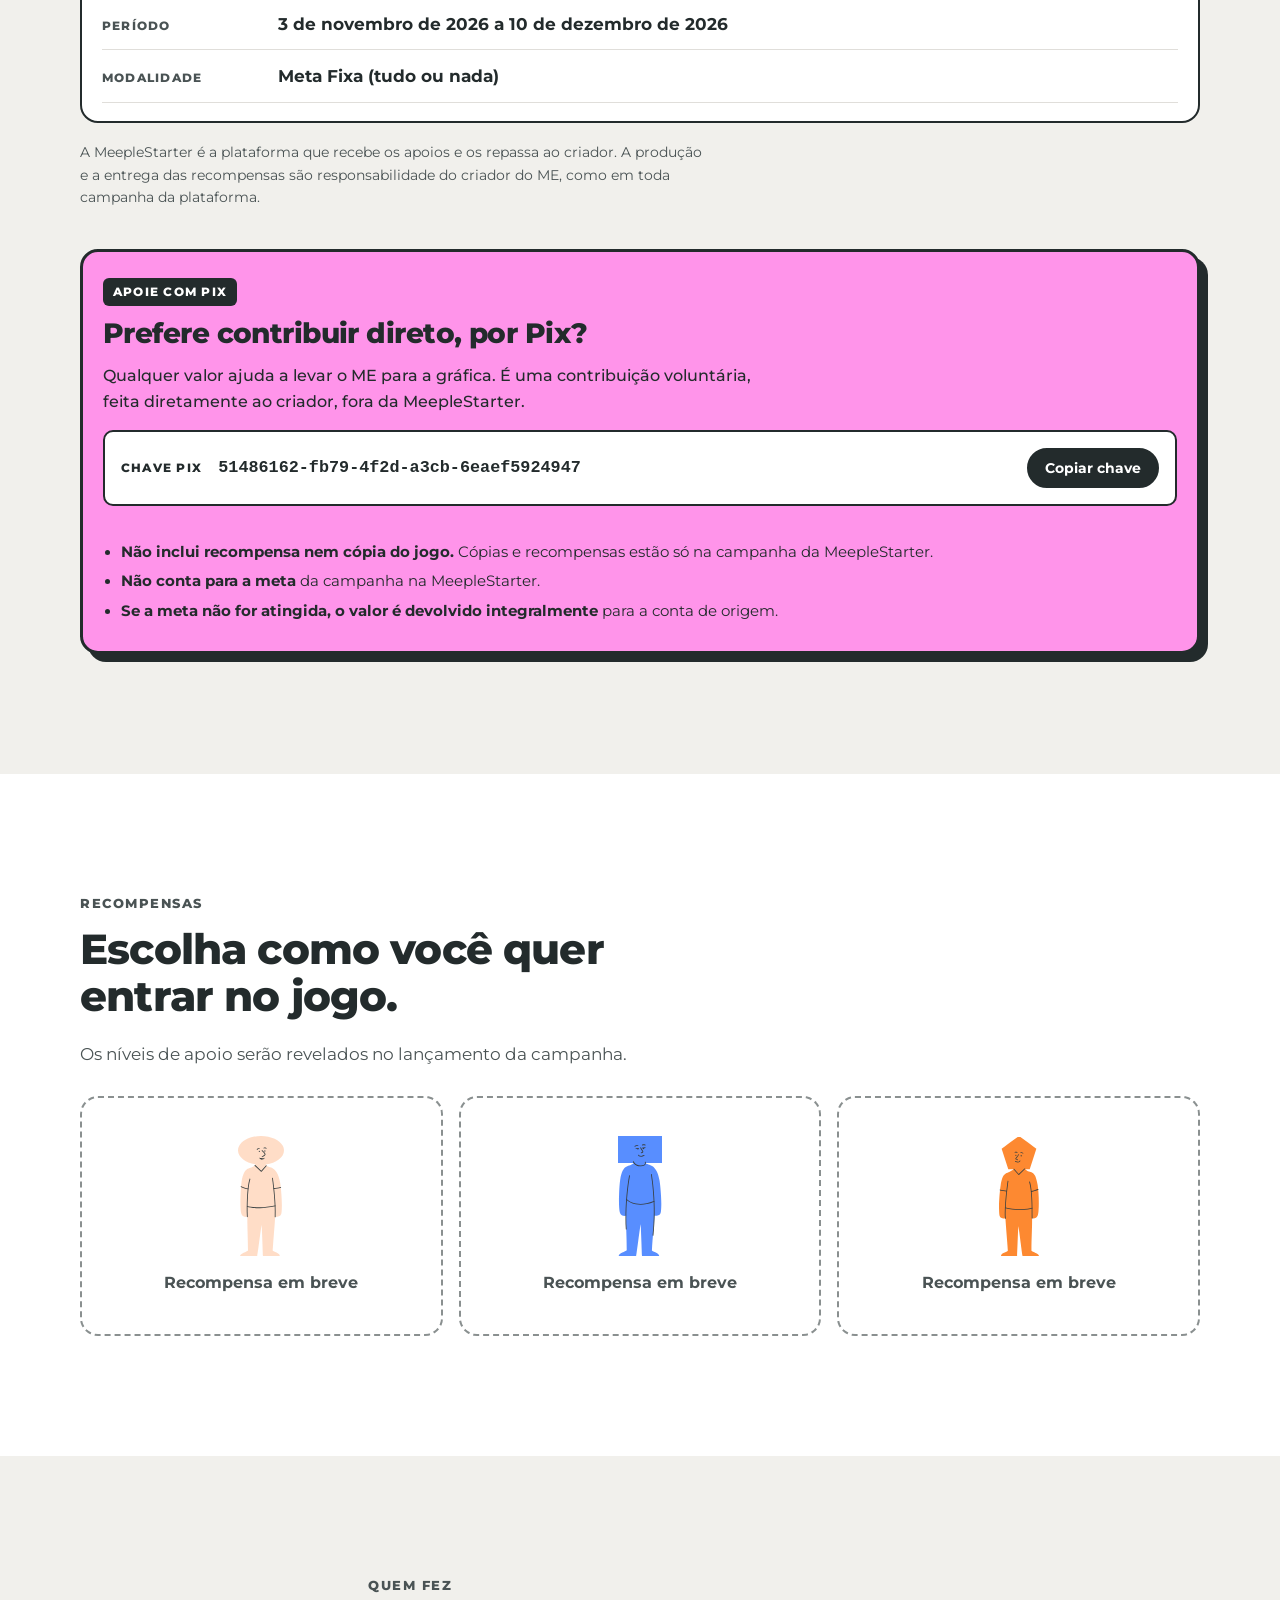
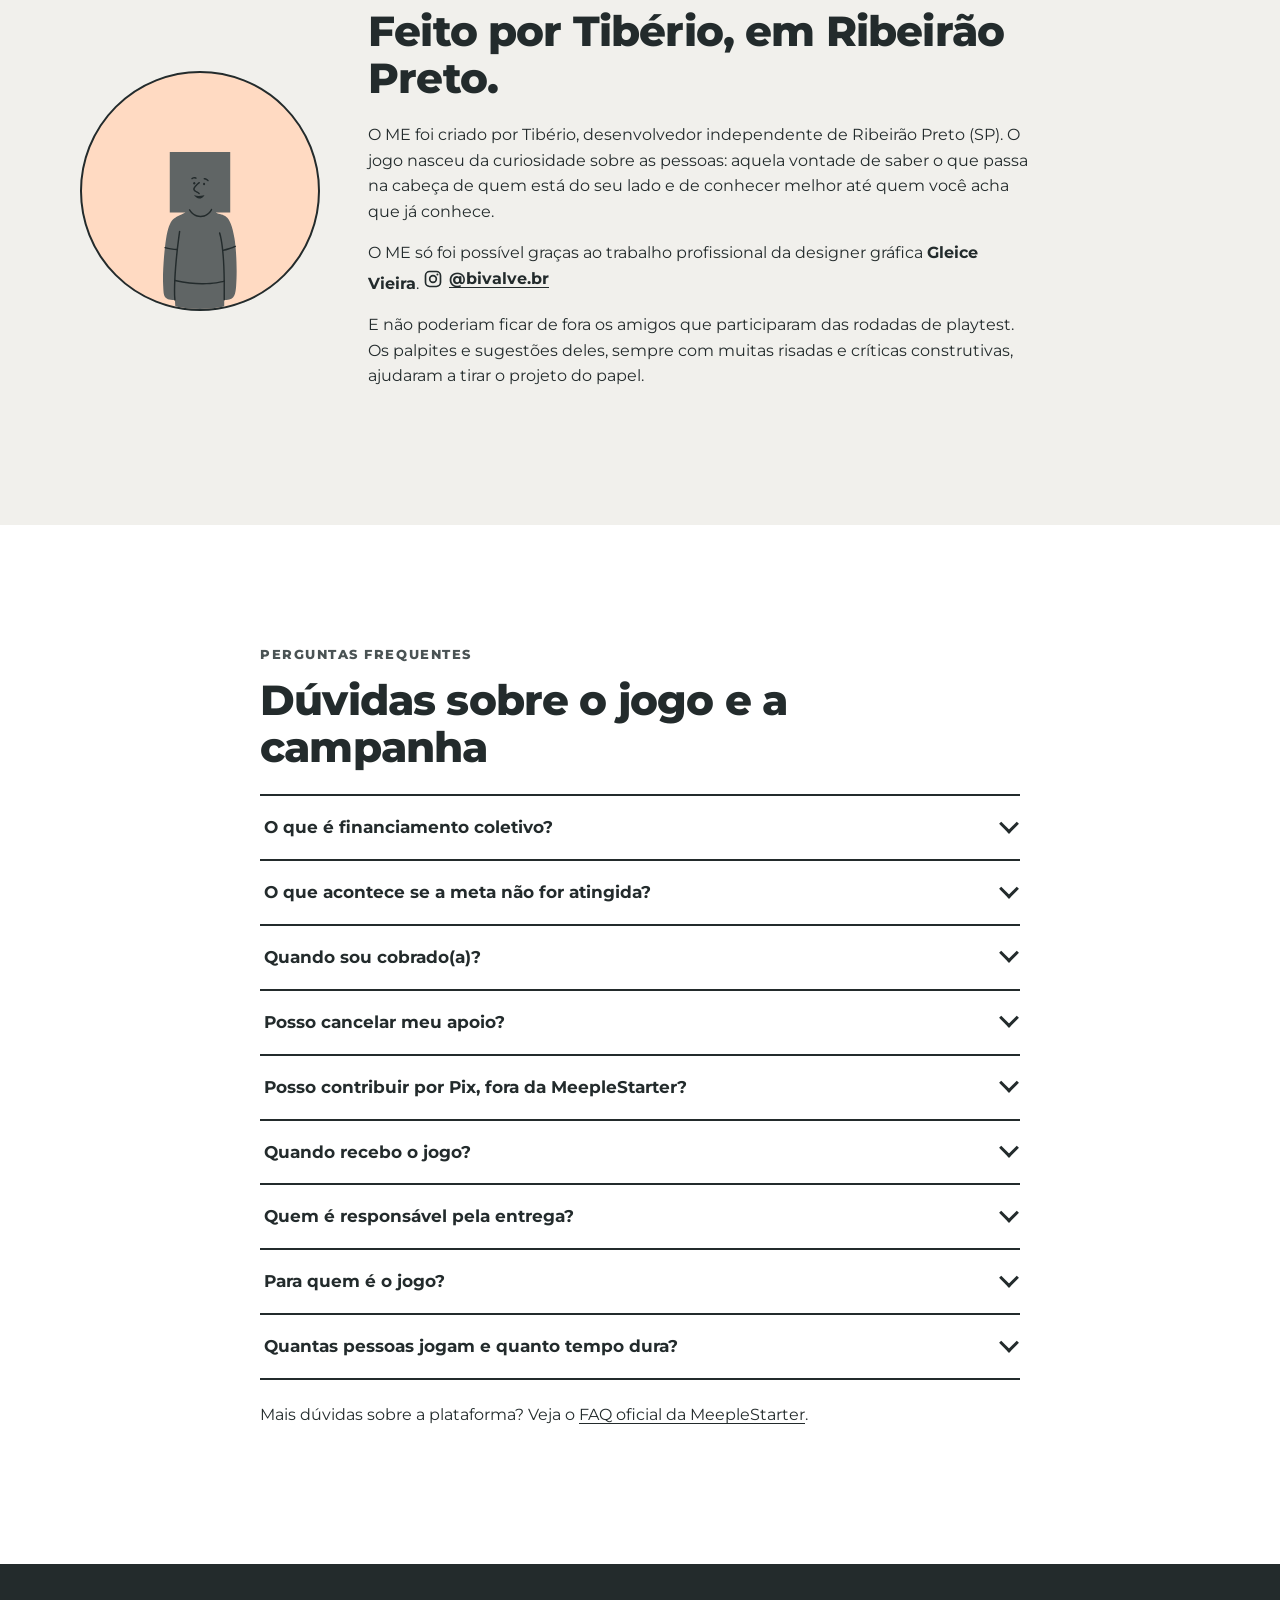
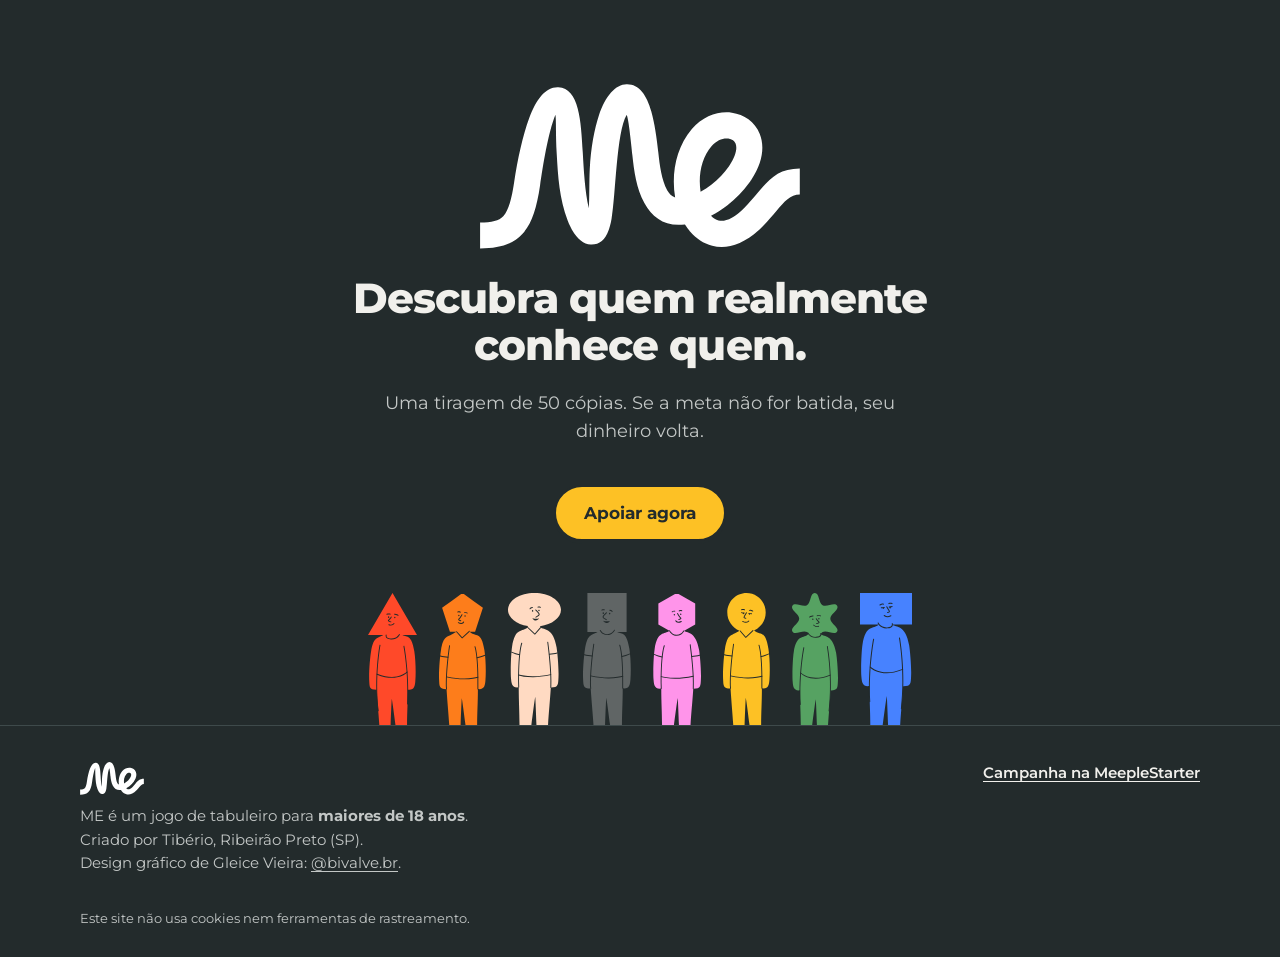
==== commit 3882c7bf: "atualização sobre motivos" ====
--- a/site/index.html
+++ b/site/index.html
@@ -420,7 +420,7 @@
           <p class="kicker">Quem fez</p>
           <h2 id="autor-title">Feito por Tibério, em Ribeirão Preto.</h2>
           <!-- BIO: substitua os parágrafos abaixo pela sua bio. -->
-          <p>O ME foi criado por Tibério, desenvolvedor independente de Ribeirão Preto (SP). O jogo foi desenhado para mesas de amigos que já não sabem mais o que perguntar uns aos outros.</p>
+          <p>O ME foi criado por Tibério, desenvolvedor independente de Ribeirão Preto (SP). O jogo nasceu da curiosidade sobre as pessoas: aquela vontade de saber o que passa na cabeça de quem está do seu lado e de conhecer melhor até quem você acha que já conhece.</p>
           <p class="credit">O ME só foi possível graças ao trabalho profissional da designer gráfica <strong>Gleice Vieira</strong>.
             <a class="ig-link" href="https://www.instagram.com/bivalve.br" target="_blank" rel="noopener"><svg aria-hidden="true" viewBox="0 0 24 24"><rect x="3" y="3" width="18" height="18" rx="5" fill="none" stroke="currentColor" stroke-width="2"/><circle cx="12" cy="12" r="4" fill="none" stroke="currentColor" stroke-width="2"/><circle cx="17.3" cy="6.7" r="1.2" fill="currentColor"/></svg>@bivalve.br<span class="visually-hidden"> no Instagram (abre em nova aba)</span></a>
           </p>
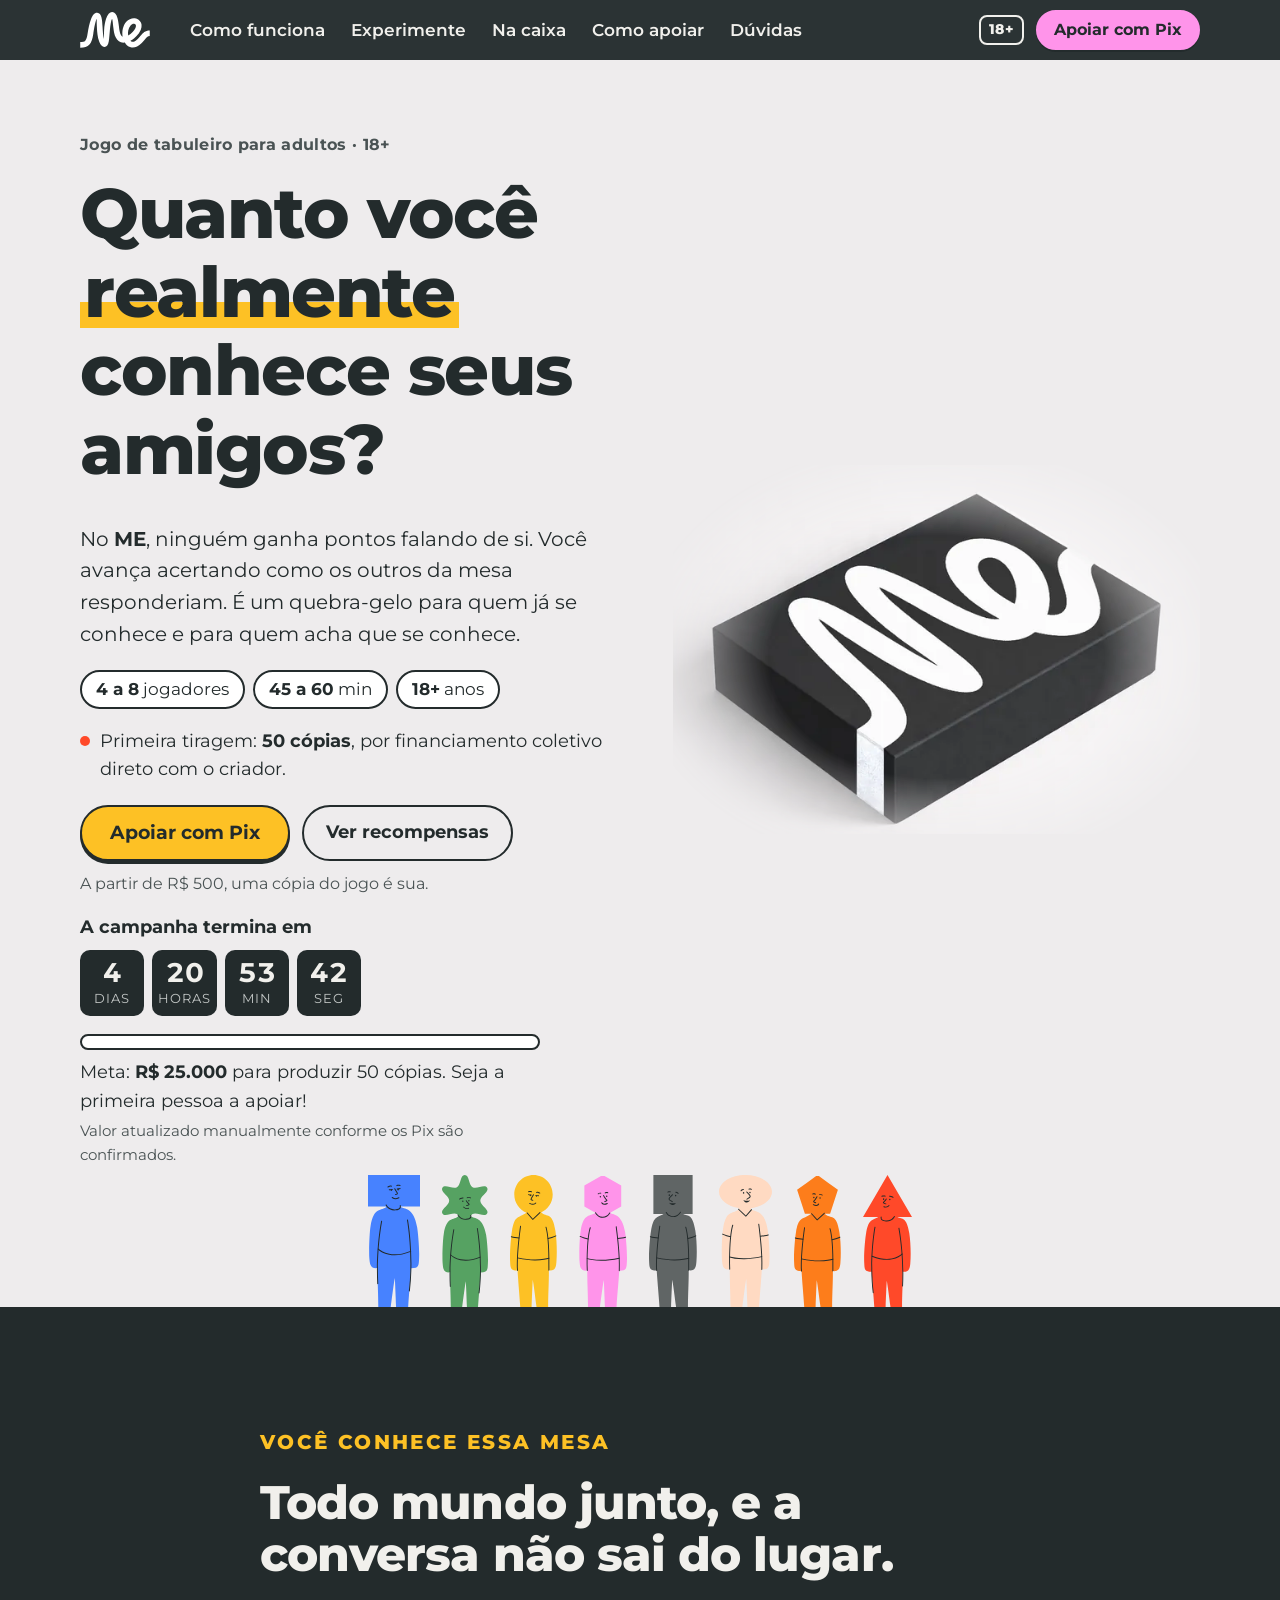
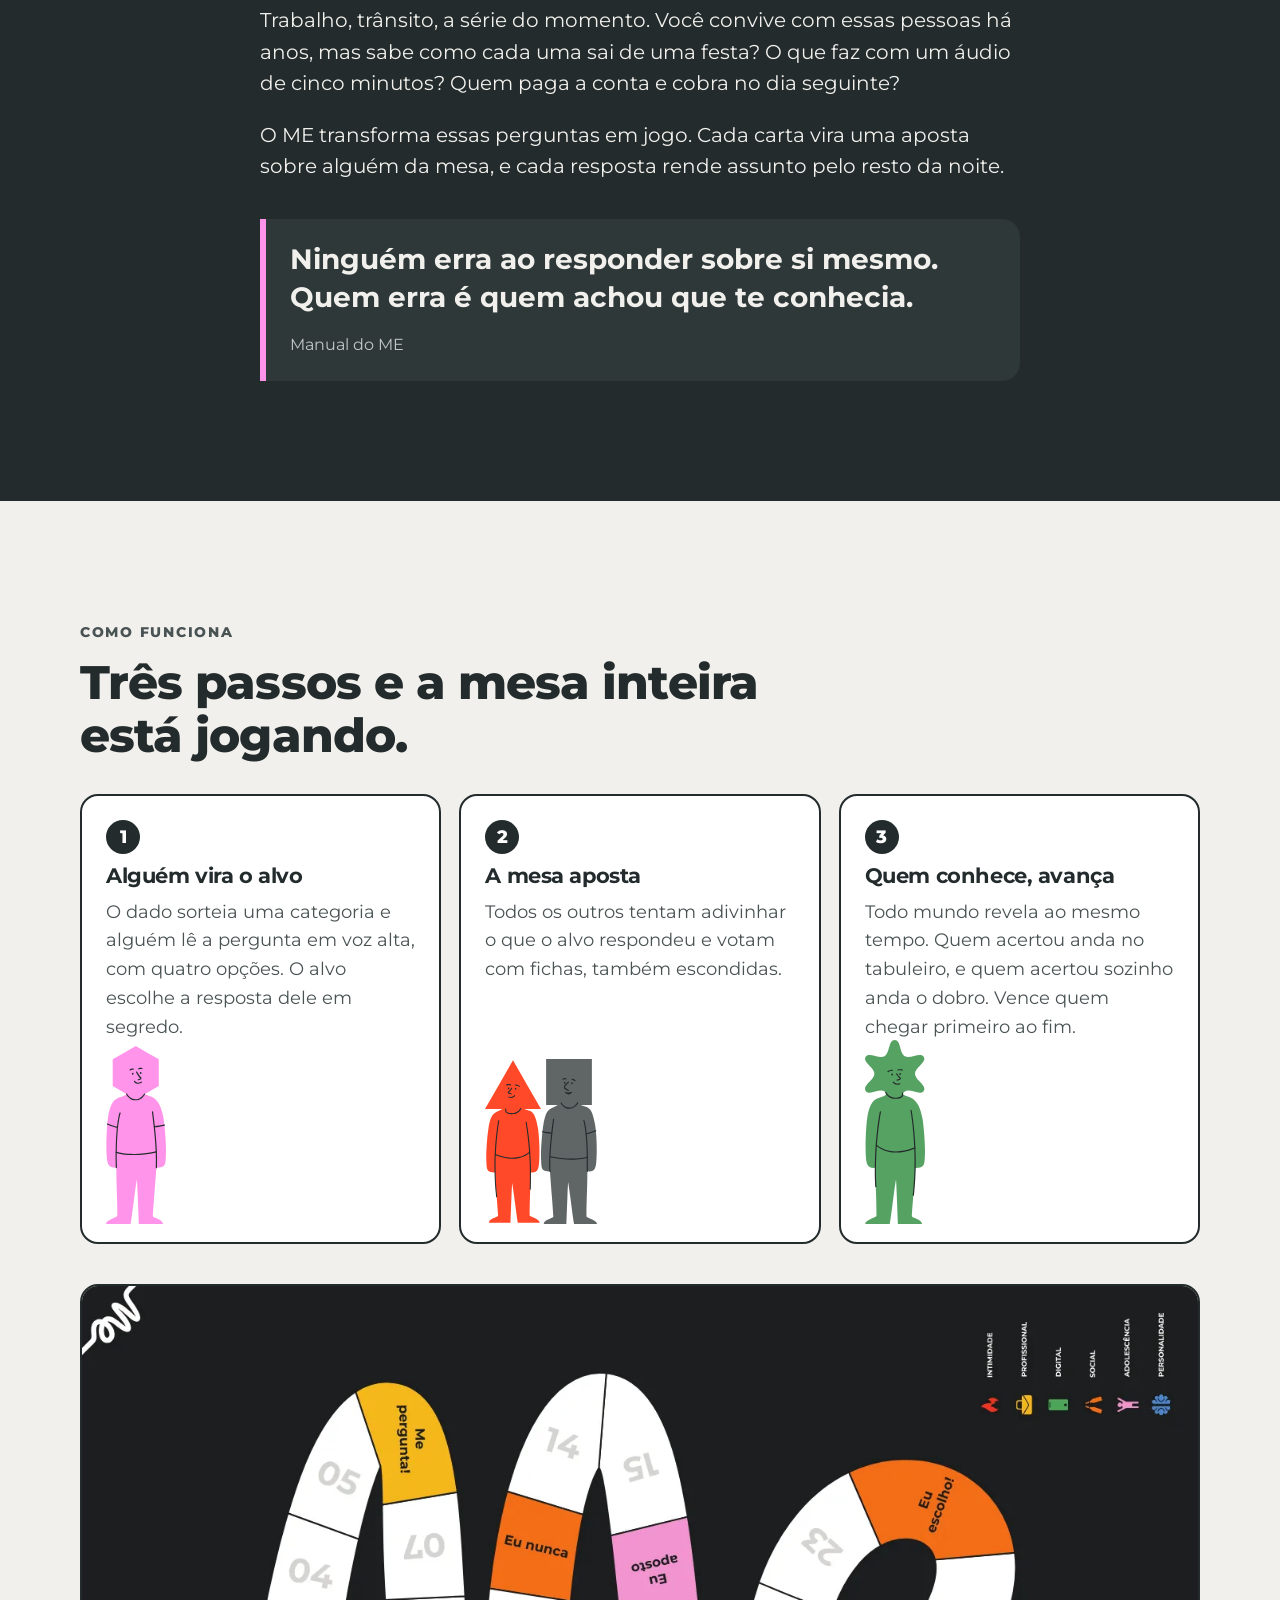
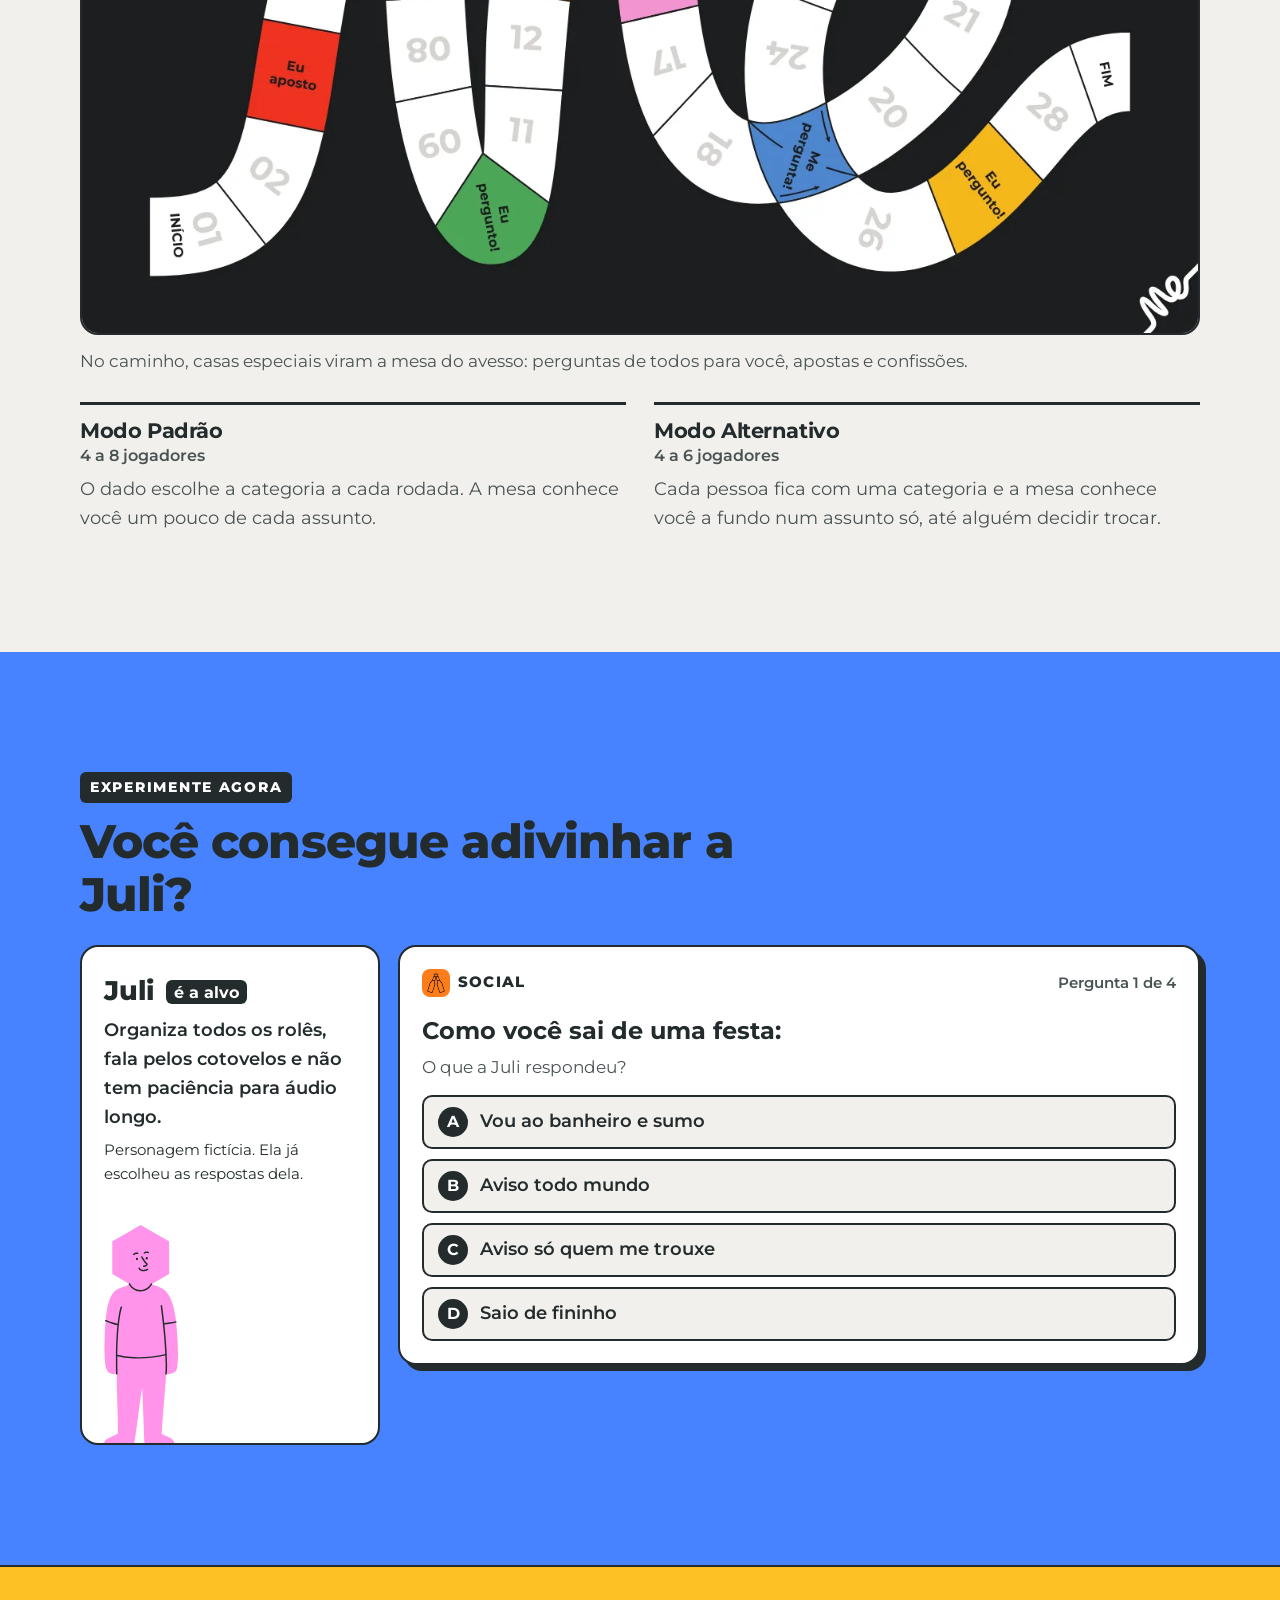
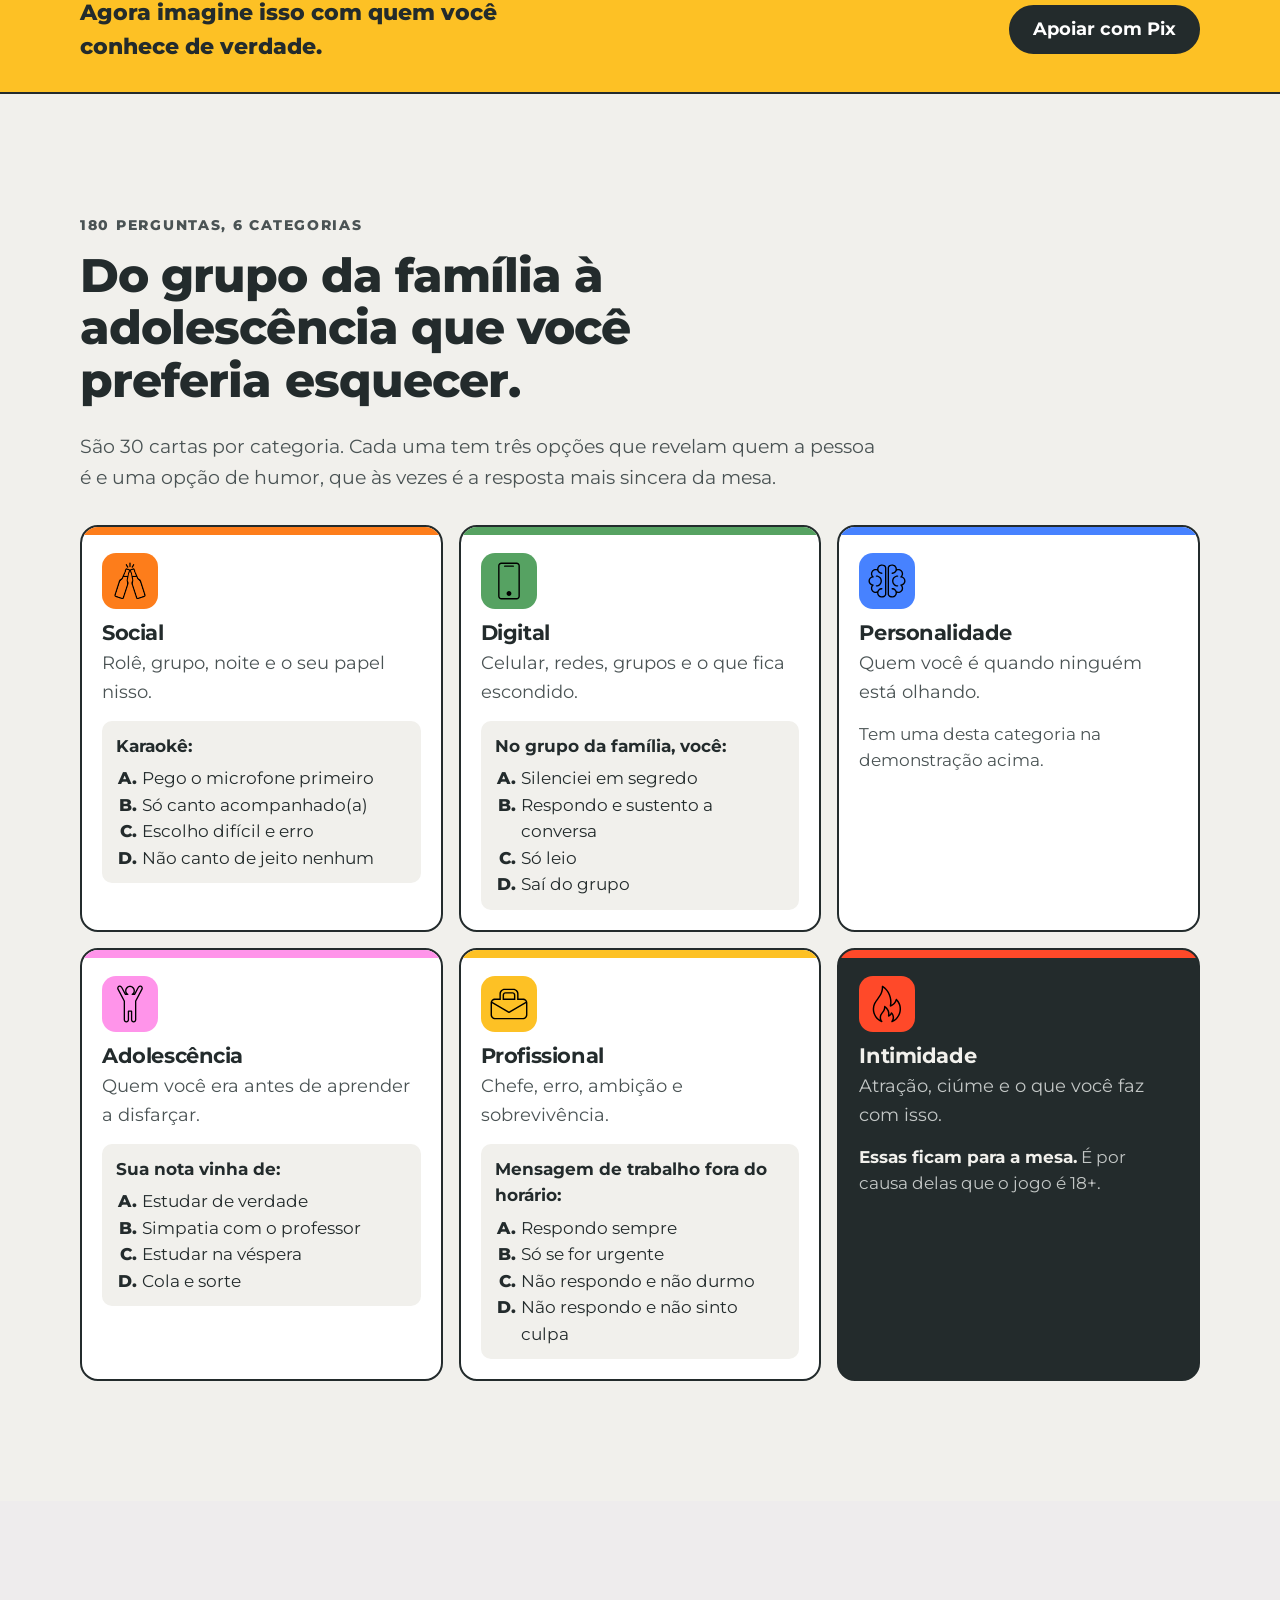
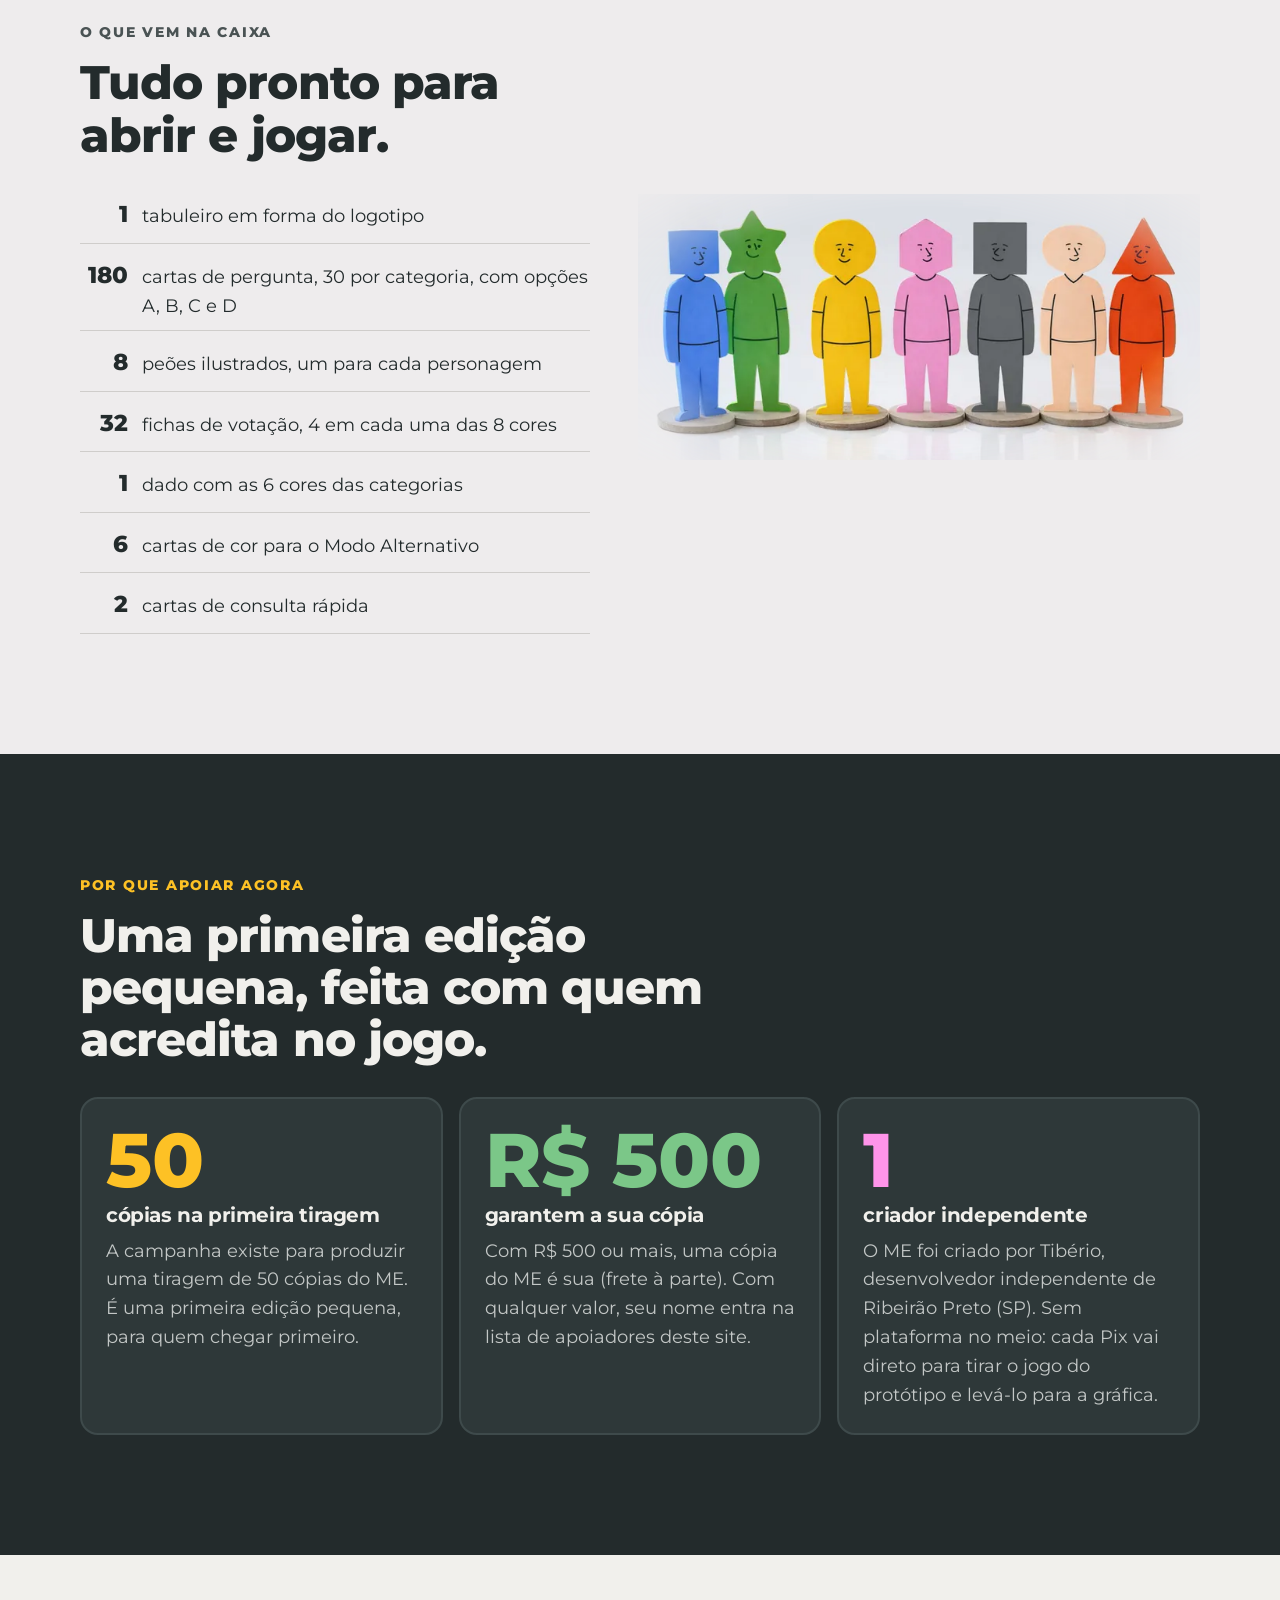
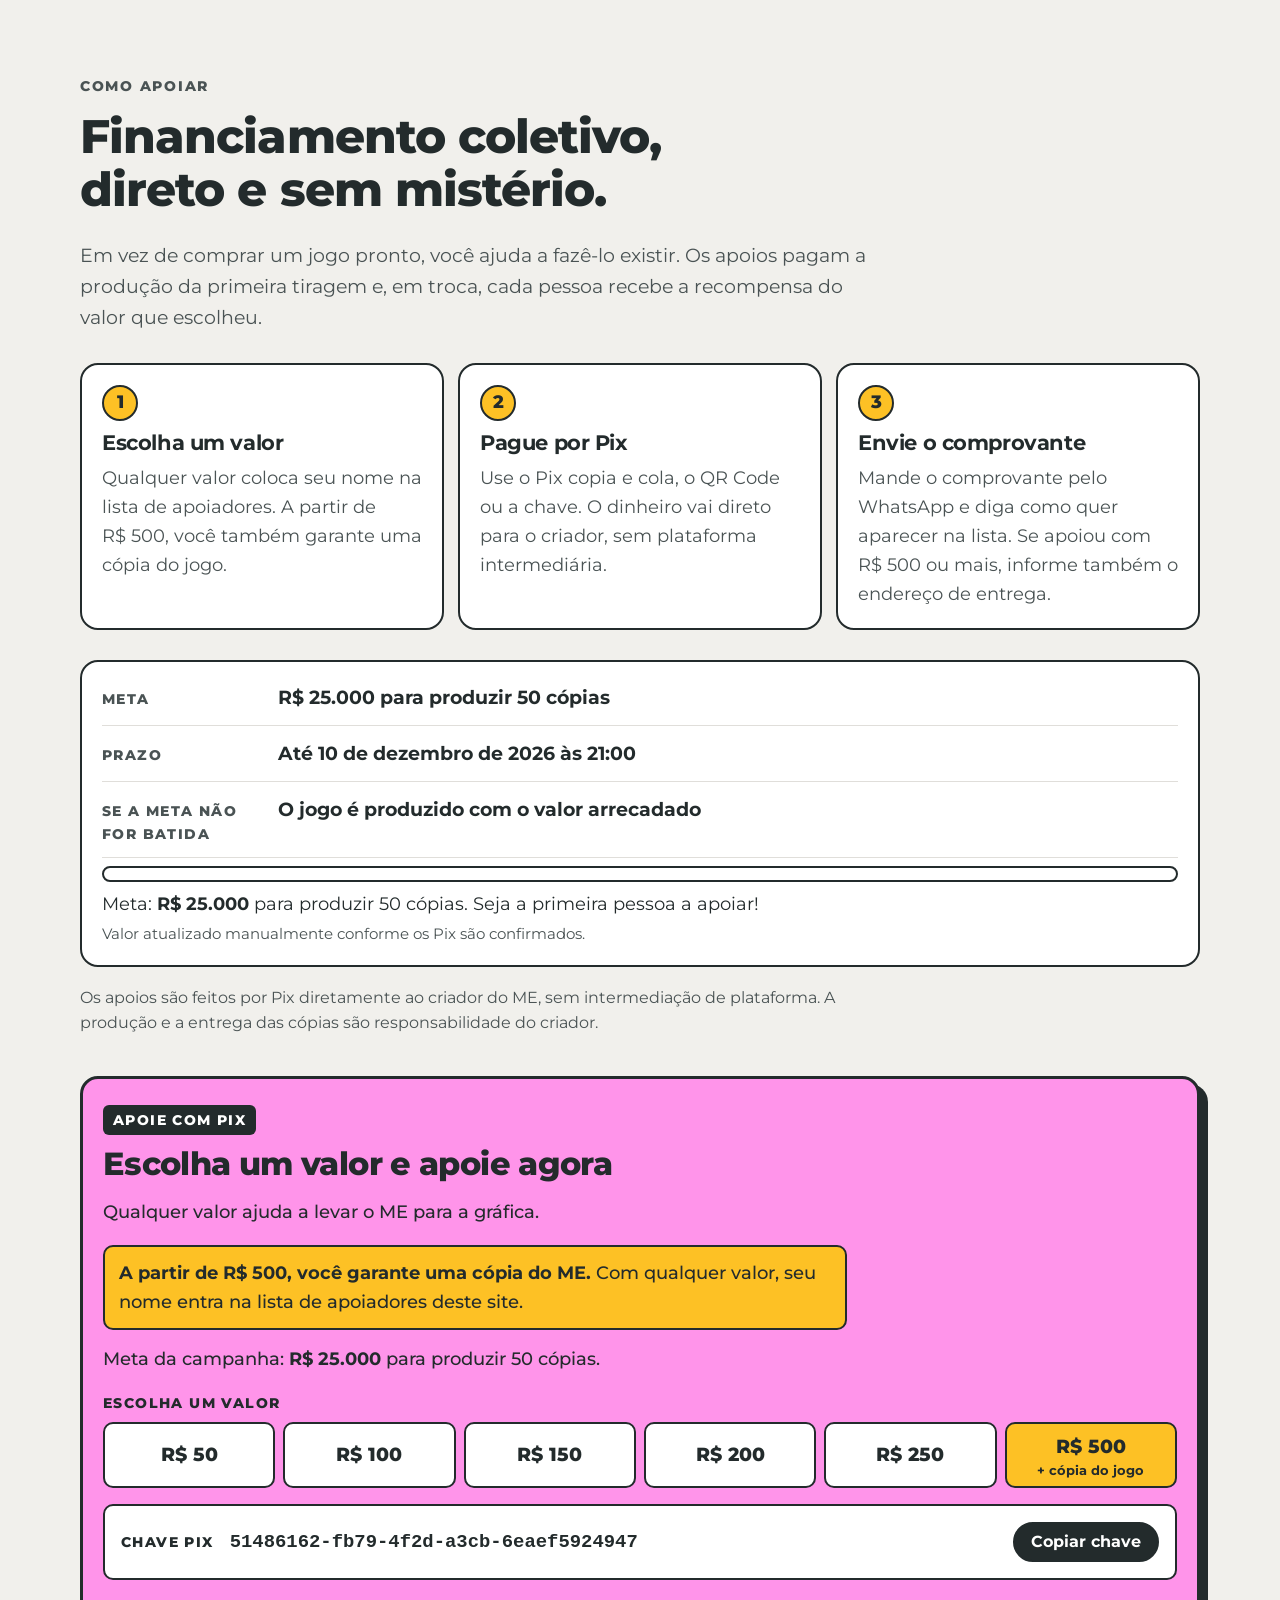
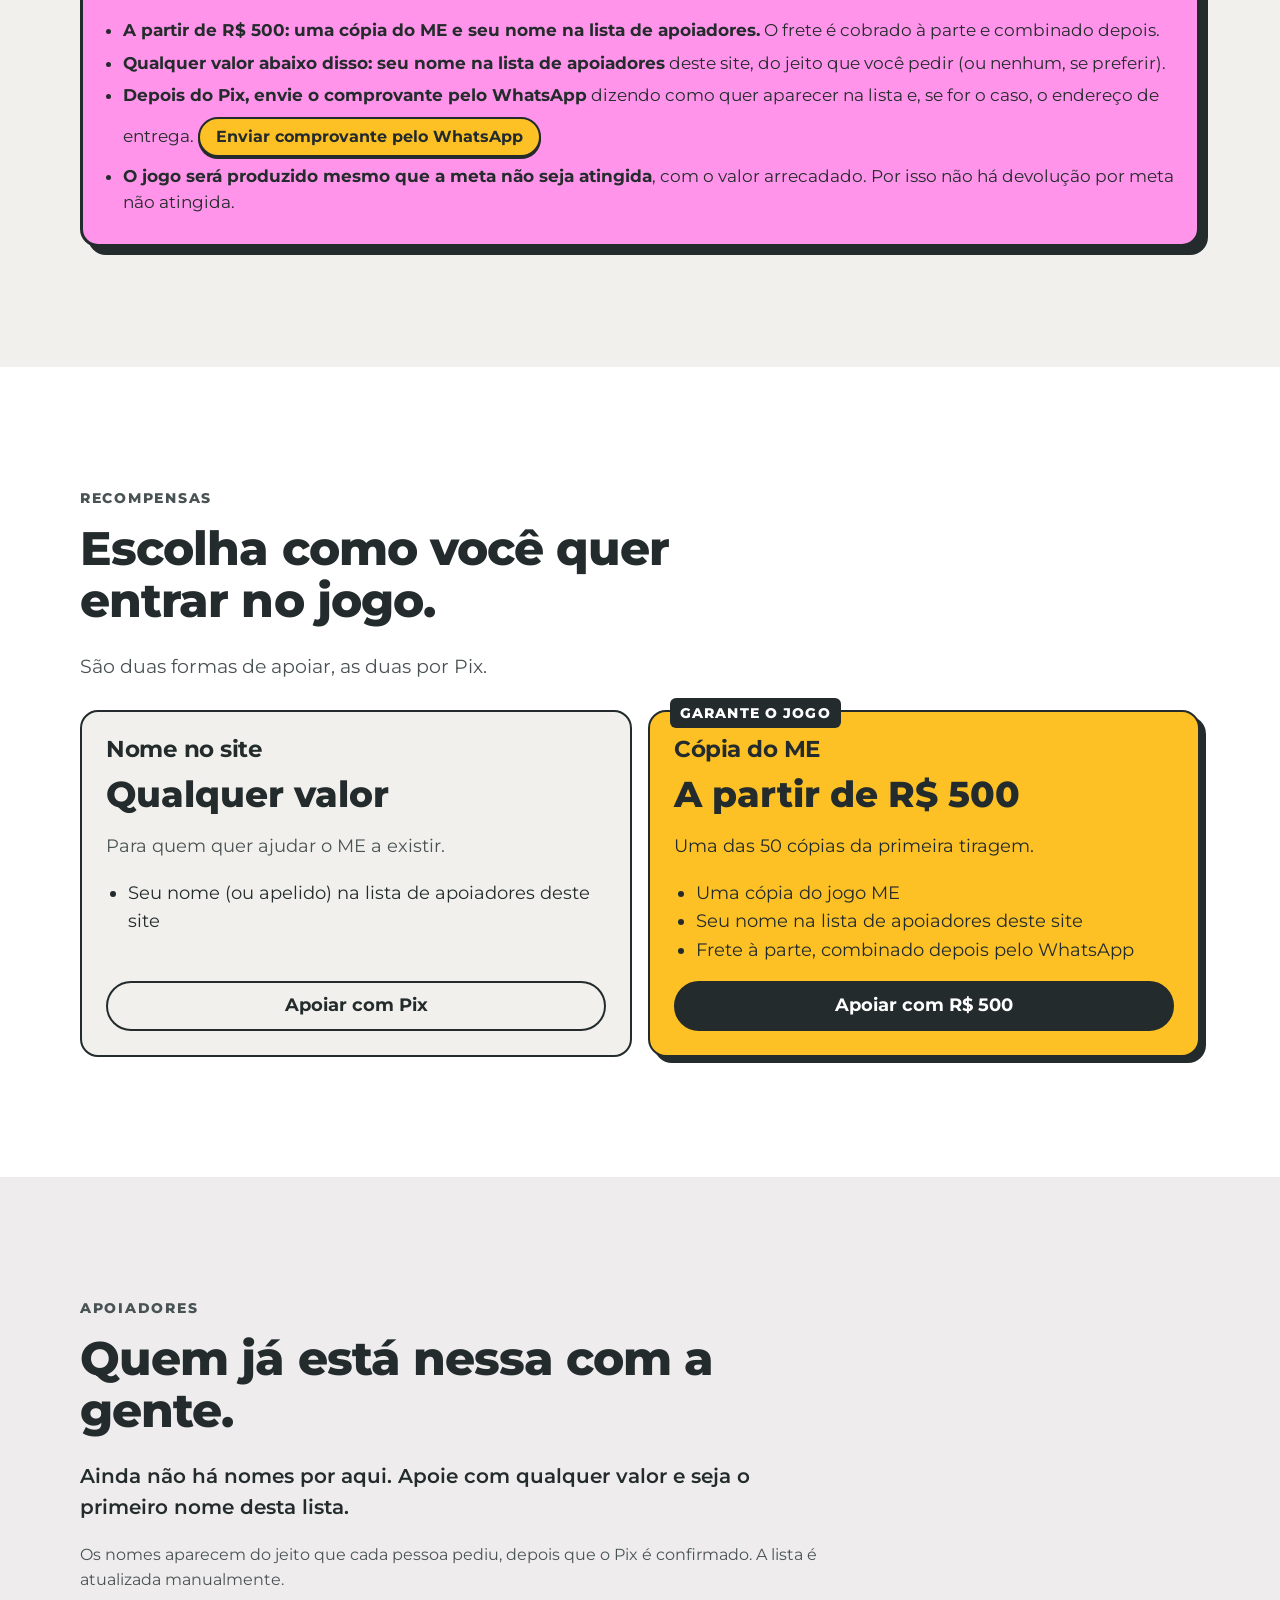
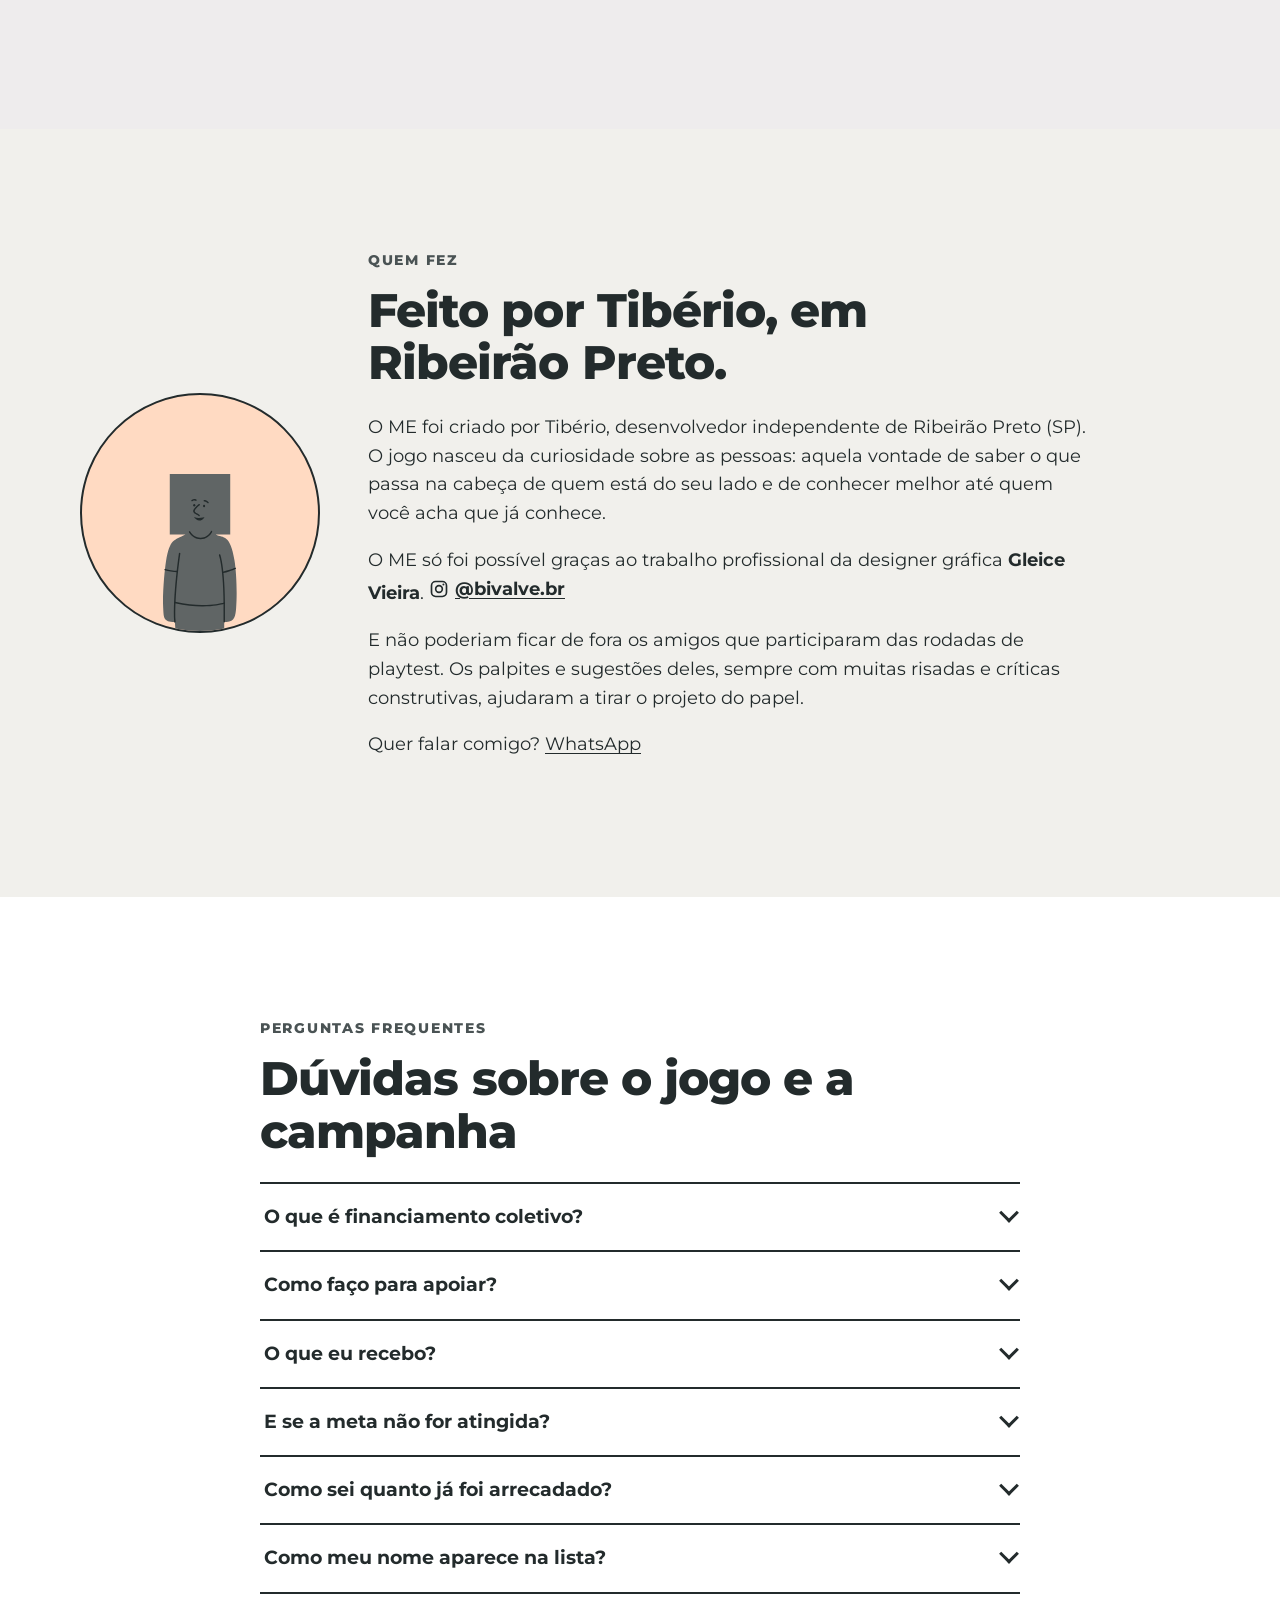
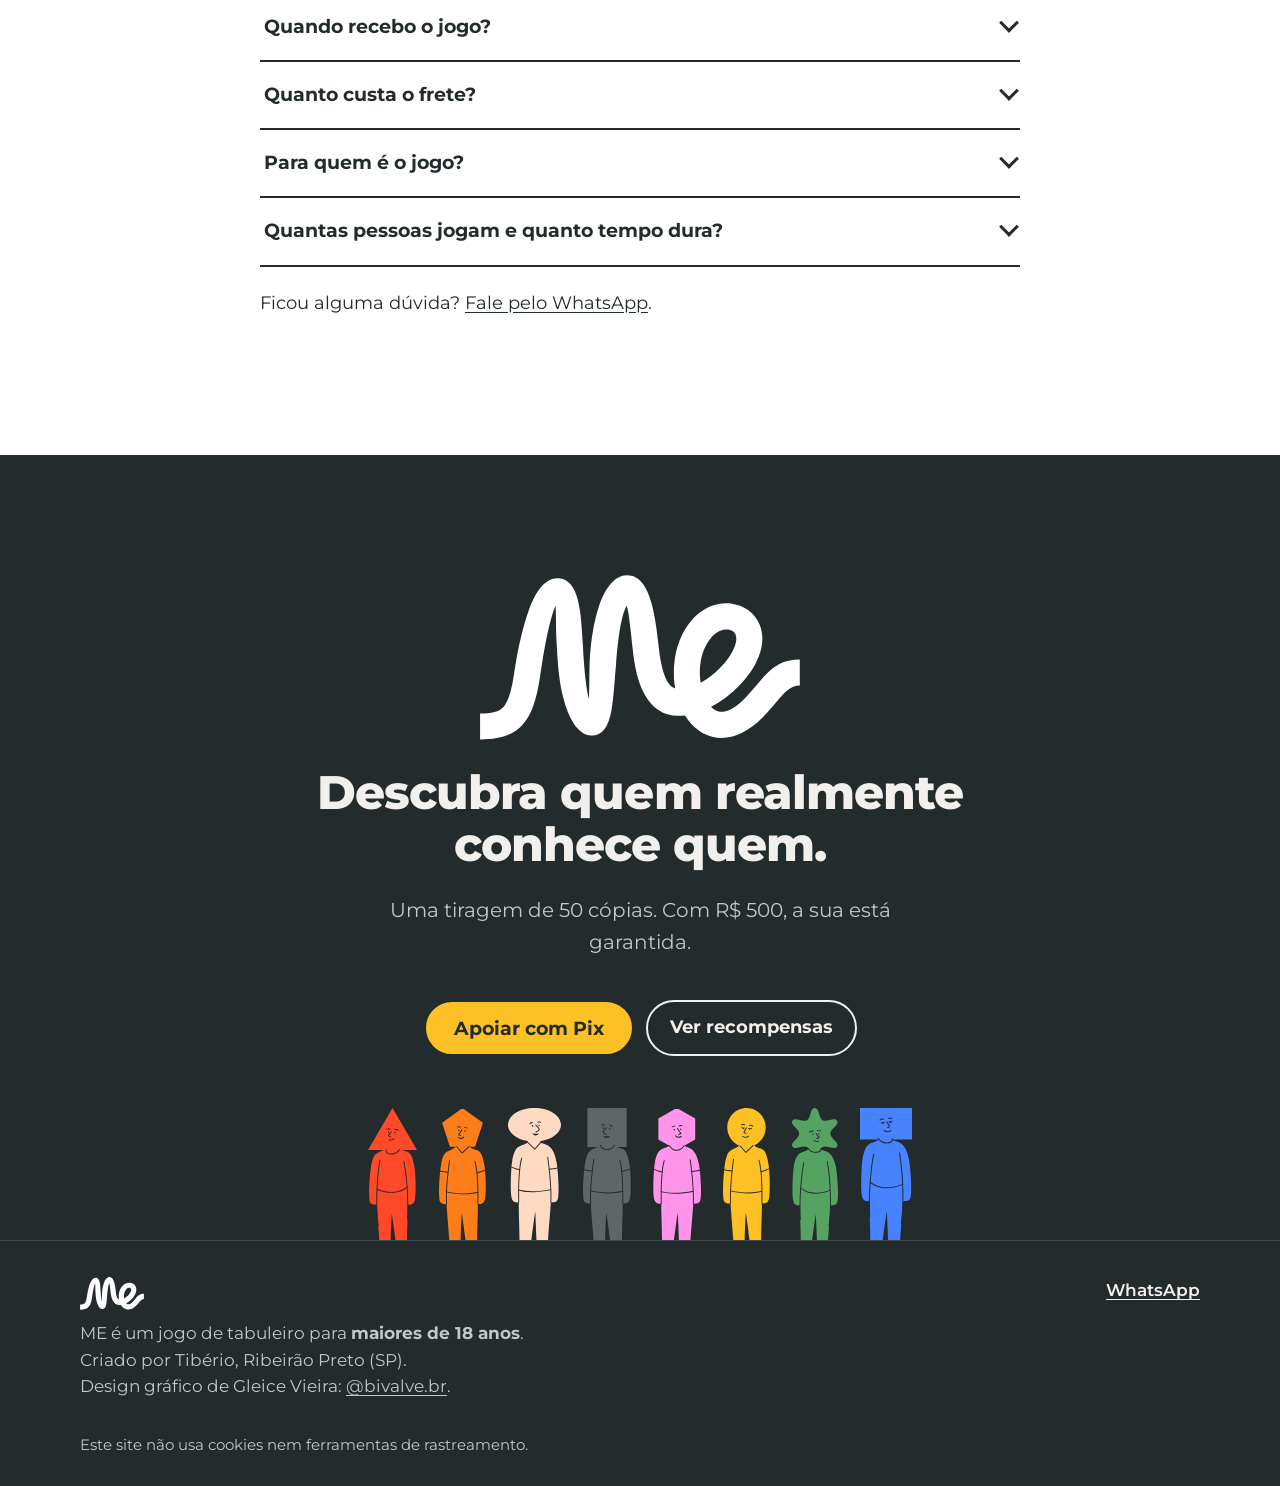
==== commit 2f1283f7: "melhora fonte" ====
--- a/site/index.html
+++ b/site/index.html
@@ -4,7 +4,7 @@
   <meta charset="utf-8">
   <meta name="viewport" content="width=device-width, initial-scale=1">
   <title>ME · Quanto você realmente conhece seus amigos? | Jogo de tabuleiro 18+</title>
-  <meta name="description" content="ME é um party game para maiores de 18 anos: você avança acertando como seus amigos responderiam a perguntas sobre eles mesmos. De 4 a 8 jogadores. Primeira tiragem de 50 cópias, por financiamento coletivo na MeepleStarter.">
+  <meta name="description" content="ME é um party game para maiores de 18 anos: você avança acertando como seus amigos responderiam a perguntas sobre eles mesmos. De 4 a 8 jogadores. Primeira tiragem de 50 cópias, por financiamento coletivo com apoio via Pix.">
   <link rel="canonical" href="https://playme.app.br/">
   <meta name="theme-color" content="#232B2C">
   <meta name="color-scheme" content="light">
@@ -59,8 +59,7 @@
         <a href="#faq">Dúvidas</a>
       </nav>
       <span class="age-chip" aria-label="Para maiores de 18 anos">18+</span>
-      <a class="btn btn-pix btn-sm" href="#pix" data-config="pixChave" data-pix-header hidden><span><span class="hide-sm">Apoiar com </span>Pix</span></a>
-      <a class="btn btn-primary btn-sm" href="#como-apoiar" data-cta="short">Em breve</a>
+      <a class="btn btn-pix btn-sm" href="#pix" data-config="pixChave" data-pix-header hidden>Apoiar com Pix</a>
     </div>
   </header>
 
@@ -78,15 +77,15 @@
             <li><strong>45 a 60</strong> min</li>
             <li><strong>18+</strong> anos</li>
           </ul>
-          <p class="scarcity"><span class="dot" aria-hidden="true"></span>Primeira tiragem: <strong><span data-config="tiragem">50</span> cópias</strong>, por financiamento coletivo na <span data-config="plataforma">MeepleStarter</span>.</p>
+          <p class="scarcity"><span class="dot" aria-hidden="true"></span>Primeira tiragem: <strong><span data-config="tiragem">50</span> cópias</strong>, por financiamento coletivo direto com o criador.</p>
 
           <div class="cta-group">
-            <a class="btn btn-primary btn-lg" href="#como-apoiar" data-cta="primary">Em breve na MeepleStarter</a>
-            <a class="btn btn-ghost" href="#" data-cta-secondary hidden></a>
-          </div>
-          <p class="state-note" data-state-note>Campanha em preparação. Veja abaixo como funciona o apoio.</p>
-
-          <div class="countdown" data-countdown data-config="dataInicio dataFim" hidden>
+            <a class="btn btn-primary btn-lg" href="#pix" data-cta="primary">Apoiar com Pix</a>
+            <a class="btn btn-ghost" href="#recompensas" data-cta-secondary>Ver recompensas</a>
+          </div>
+          <p class="state-note" data-state-note>A partir de R$ 500, uma cópia do jogo é sua.</p>
+
+          <div class="countdown" data-countdown data-config="dataFim" hidden>
             <p class="countdown-label" data-countdown-label></p>
             <div class="countdown-units" role="timer" aria-live="off">
               <span><b data-cd="d">0</b><small>dias</small></span>
@@ -96,12 +95,11 @@
             </div>
           </div>
 
-          <div class="progress" data-progress data-config="metaReais arrecadadoReais apoiadores" hidden>
-            <div data-progress-main hidden>
-              <div class="progress-bar" role="progressbar" aria-valuemin="0" aria-valuemax="100" aria-valuenow="0" aria-label="Progresso da meta"><span data-progress-fill></span></div>
-              <p class="progress-text"><strong data-progress-raised></strong> <span data-progress-of></span> <span class="progress-pct" data-progress-pct></span></p>
-            </div>
-            <p class="progress-backers" data-config="apoiadores" data-progress-backers hidden></p>
+          <div class="progress" data-progress data-config="metaReais arrecadadoReais apoiadores arrecadadoAtualizadoEm">
+            <div class="progress-bar" role="progressbar" aria-valuemin="0" aria-valuemax="100" aria-valuenow="0" aria-label="Progresso da meta"><span data-progress-fill></span></div>
+            <p class="progress-text" data-progress-text>Meta: <strong>R$ 25.000</strong> para produzir 50 cópias.</p>
+            <p class="progress-backers" data-progress-backers hidden></p>
+            <p class="progress-updated" data-progress-updated>Valor atualizado manualmente conforme os Pix são confirmados.</p>
           </div>
         </div>
 
@@ -215,7 +213,7 @@
     <section class="cta-band" aria-label="Apoie o ME">
       <div class="wrap cta-band-inner">
         <p>Agora imagine isso com quem você conhece de verdade.</p>
-        <a class="btn btn-primary" href="#como-apoiar" data-cta="primary">Em breve na MeepleStarter</a>
+        <a class="btn btn-primary" href="#pix" data-cta="primary">Apoiar com Pix</a>
       </div>
     </section>
 
@@ -295,7 +293,7 @@
     <section class="section why" aria-labelledby="why-title">
       <div class="wrap">
         <p class="kicker">Por que apoiar agora</p>
-        <h2 id="why-title">Uma primeira edição pequena, com risco zero para você.</h2>
+        <h2 id="why-title">Uma primeira edição pequena, feita com quem acredita no jogo.</h2>
         <div class="why-grid">
           <article class="why-card reveal">
             <p class="why-big"><span data-config="tiragem">50</span></p>
@@ -303,14 +301,14 @@
             <p>A campanha existe para produzir uma tiragem de <span data-config="tiragem">50</span> cópias do ME. É uma primeira edição pequena, para quem chegar primeiro.</p>
           </article>
           <article class="why-card reveal">
-            <p class="why-big">100%</p>
-            <h3>de volta se a meta não for batida</h3>
-            <p>A campanha é de <strong data-config="modalidade">Meta Fixa</strong>, ou seja, tudo ou nada. Se a meta não for atingida no prazo, a <span data-config="plataforma">MeepleStarter</span> devolve todos os apoios em até 5 dias úteis.</p>
+            <p class="why-big"><span data-pix-offer-value>R$ 500</span></p>
+            <h3>garantem a sua cópia</h3>
+            <p>Com <span data-pix-offer-value>R$ 500</span> ou mais, uma cópia do ME é sua (frete à parte). Com qualquer valor, seu nome entra na lista de apoiadores deste site.</p>
           </article>
           <article class="why-card reveal">
             <p class="why-big">1</p>
             <h3>criador independente</h3>
-            <p>O ME foi criado por Tibério, desenvolvedor independente de Ribeirão Preto (SP). Cada apoio ajuda a tirar o jogo do protótipo e levá-lo para a gráfica.</p>
+            <p>O ME foi criado por Tibério, desenvolvedor independente de Ribeirão Preto (SP). Sem plataforma no meio: cada Pix vai direto para tirar o jogo do protótipo e levá-lo para a gráfica.</p>
           </article>
         </div>
       </div>
@@ -320,12 +318,12 @@
     <section class="section support" id="como-apoiar" aria-labelledby="apoiar-title">
       <div class="wrap">
         <p class="kicker">Como apoiar</p>
-        <h2 id="apoiar-title">Financiamento coletivo, sem mistério.</h2>
-        <p class="section-lead">Em vez de comprar um jogo pronto, você ajuda a fazê-lo existir. Os apoios pagam a produção e, em troca, cada apoiador recebe a recompensa que escolheu.</p>
+        <h2 id="apoiar-title">Financiamento coletivo, direto e sem mistério.</h2>
+        <p class="section-lead">Em vez de comprar um jogo pronto, você ajuda a fazê-lo existir. Os apoios pagam a produção da primeira tiragem e, em troca, cada pessoa recebe a recompensa do valor que escolheu.</p>
         <ol class="support-steps">
-          <li><span class="ss-n" aria-hidden="true">1</span><h3>Escolha sua recompensa</h3><p>Na página do ME na <span data-config="plataforma">MeepleStarter</span>, escolha o nível de apoio que você quer.</p></li>
-          <li><span class="ss-n" aria-hidden="true">2</span><h3>Pague uma única vez</h3><p>Não é assinatura. O valor só é repassado ao criador depois do fim da campanha, e só se a meta for atingida.</p></li>
-          <li><span class="ss-n" aria-hidden="true">3</span><h3>Receba o jogo ou o dinheiro de volta</h3><p>Meta batida: o ME vai para a gráfica e as recompensas são enviadas. Meta não batida: todos os apoios são devolvidos em até 5 dias úteis.</p></li>
+          <li><span class="ss-n" aria-hidden="true">1</span><h3>Escolha um valor</h3><p>Qualquer valor coloca seu nome na lista de apoiadores. A partir de <span data-pix-offer-value>R$ 500</span>, você também garante uma cópia do jogo.</p></li>
+          <li><span class="ss-n" aria-hidden="true">2</span><h3>Pague por Pix</h3><p>Use o Pix copia e cola, o QR Code ou a chave. O dinheiro vai direto para o criador, sem plataforma intermediária.</p></li>
+          <li><span class="ss-n" aria-hidden="true">3</span><h3>Envie o comprovante</h3><p>Mande o comprovante pelo WhatsApp e diga como quer aparecer na lista. Se apoiou com <span data-pix-offer-value>R$ 500</span> ou mais, informe também o endereço de entrega.</p></li>
         </ol>
 
         <div class="campaign-panel" data-campaign-panel>
@@ -333,39 +331,62 @@
             <p class="cp-label">Meta</p>
             <p class="cp-value" data-config="metaReais tiragem" data-goal-text>Viabilizar a produção de <span data-config="tiragem">50</span> cópias</p>
           </div>
-          <div class="cp-row" data-config="dataInicio dataFim" data-dates hidden>
-            <p class="cp-label">Período</p>
+          <div class="cp-row" data-config="dataFim" data-dates hidden>
+            <p class="cp-label">Prazo</p>
             <p class="cp-value" data-dates-text></p>
           </div>
           <div class="cp-row">
-            <p class="cp-label">Modalidade</p>
-            <p class="cp-value"><span data-config="modalidade">Meta Fixa</span> (tudo ou nada)</p>
-          </div>
-          <div class="progress" data-progress data-config="metaReais arrecadadoReais apoiadores" hidden>
-            <div data-progress-main hidden>
-              <div class="progress-bar" role="progressbar" aria-valuemin="0" aria-valuemax="100" aria-valuenow="0" aria-label="Progresso da meta"><span data-progress-fill></span></div>
-              <p class="progress-text"><strong data-progress-raised></strong> <span data-progress-of></span> <span class="progress-pct" data-progress-pct></span></p>
-            </div>
-            <p class="progress-backers" data-config="apoiadores" data-progress-backers hidden></p>
-          </div>
-        </div>
-
-        <p class="fineprint">A <span data-config="plataforma">MeepleStarter</span> é a plataforma que recebe os apoios e os repassa ao criador. A produção e a entrega das recompensas são responsabilidade do criador do ME, como em toda campanha da plataforma.</p>
+            <p class="cp-label">Se a meta não for batida</p>
+            <p class="cp-value">O jogo é produzido com o valor arrecadado</p>
+          </div>
+          <div class="progress" data-progress data-config="metaReais arrecadadoReais apoiadores arrecadadoAtualizadoEm">
+            <div class="progress-bar" role="progressbar" aria-valuemin="0" aria-valuemax="100" aria-valuenow="0" aria-label="Progresso da meta"><span data-progress-fill></span></div>
+            <p class="progress-text" data-progress-text>Meta: <strong>R$ 25.000</strong> para produzir 50 cópias.</p>
+            <p class="progress-backers" data-progress-backers hidden></p>
+            <p class="progress-updated" data-progress-updated>Valor atualizado manualmente conforme os Pix são confirmados.</p>
+          </div>
+        </div>
+
+        <p class="fineprint">Os apoios são feitos por Pix diretamente ao criador do ME, sem intermediação de plataforma. A produção e a entrega das cópias são responsabilidade do criador.</p>
 
         <div class="pix-box" id="pix" data-config="pixChave" data-pix hidden>
           <p class="pix-tag">Apoie com Pix</p>
-          <h3>Prefere contribuir direto, por Pix?</h3>
-          <p>Qualquer valor ajuda a levar o ME para a gráfica. É uma contribuição voluntária, feita diretamente ao criador, fora da MeepleStarter.</p>
+          <h3>Escolha um valor e apoie agora</h3>
+          <p>Qualquer valor ajuda a levar o ME para a gráfica.</p>
+          <p class="pix-offer" data-config="pixValorCopia" data-pix-offer hidden><strong>A partir de <span data-pix-offer-value>R$ 500</span>, você garante uma cópia do ME.</strong> Com qualquer valor, seu nome entra na lista de apoiadores deste site.</p>
+          <p class="pix-goal" data-config="metaReais" data-pix-goal hidden>Meta da campanha: <strong data-pix-goal-value></strong> para produzir <span data-config="tiragem">50</span> cópias.</p>
+
+          <div class="pix-amounts" data-config="pixValores" data-pix-amounts hidden>
+            <p class="pix-label" id="pix-amounts-label">Escolha um valor</p>
+            <div class="pix-amount-grid" role="group" aria-labelledby="pix-amounts-label" data-pix-amount-grid></div>
+          </div>
+
+          <div class="pix-code" data-config="pixNome pixCidade" data-pix-code hidden>
+            <div class="pix-code-main">
+              <p class="pix-label" data-pix-code-label>Pix copia e cola</p>
+              <code data-pix-code-text></code>
+              <button type="button" class="btn btn-primary btn-sm" data-pix-code-copy>Copiar código Pix</button>
+              <p class="pix-hint">No app do seu banco, escolha <strong>Pix copia e cola</strong> e cole o código. O valor já vem preenchido.</p>
+            </div>
+            <div class="pix-qr" data-pix-qr></div>
+          </div>
+          <p class="pix-suggest" role="status" data-pix-suggest hidden></p>
+          <div class="pix-copy-note" data-pix-copy-note hidden>
+            <p data-pix-note-text></p>
+            <p data-pix-whats></p>
+          </div>
+
           <div class="pix-key">
-            <p class="pix-label" id="pix-label">Chave Pix</p>
+            <p class="pix-label" id="pix-label" data-pix-key-label>Chave Pix</p>
             <code data-pix-key aria-labelledby="pix-label"></code>
             <button type="button" class="btn btn-primary btn-sm" data-pix-copy>Copiar chave</button>
           </div>
           <p class="pix-feedback" role="status" data-pix-feedback></p>
           <ul class="pix-terms">
-            <li><strong>Não inclui recompensa nem cópia do jogo.</strong> Cópias e recompensas estão só na campanha da MeepleStarter.</li>
-            <li><strong>Não conta para a meta</strong> da campanha na MeepleStarter.</li>
-            <li><strong>Se a meta não for atingida, o valor é devolvido integralmente</strong> para a conta de origem.</li>
+            <li data-config="pixValorCopia" data-pix-term-copy hidden><strong>A partir de <span data-pix-offer-value>R$ 500</span>: uma cópia do ME e seu nome na lista de apoiadores.</strong> O frete é cobrado à parte e combinado depois.</li>
+            <li><strong>Qualquer valor<span data-pix-term-below hidden> abaixo disso</span>: seu nome na lista de apoiadores</strong> deste site, do jeito que você pedir (ou nenhum, se preferir).</li>
+            <li><strong>Depois do Pix, envie o comprovante pelo WhatsApp</strong> dizendo como quer aparecer na lista<span data-pix-term-address hidden> e, se for o caso, o endereço de entrega</span>. <span data-pix-whats></span></li>
+            <li><strong>O jogo será produzido mesmo que a meta não seja atingida</strong>, com o valor arrecadado. Por isso não há devolução por meta não atingida.</li>
           </ul>
         </div>
       </div>
@@ -376,21 +397,41 @@
       <div class="wrap">
         <p class="kicker">Recompensas</p>
         <h2 id="rewards-title">Escolha como você quer entrar no jogo.</h2>
-        <p class="section-lead" data-rewards-lead data-config="recompensas">Os níveis de apoio serão revelados no lançamento da campanha.</p>
-        <div class="reward-grid" data-config="recompensas" data-rewards>
-          <div class="reward reward-skeleton">
-            <img src="assets/img/personagens/elipse.svg" alt="" width="45" height="116" loading="lazy">
-            <p class="reward-soon">Recompensa em breve</p>
-          </div>
-          <div class="reward reward-skeleton">
-            <img src="assets/img/personagens/retangulo.svg" alt="" width="42" height="114" loading="lazy">
-            <p class="reward-soon">Recompensa em breve</p>
-          </div>
-          <div class="reward reward-skeleton">
-            <img src="assets/img/personagens/pentagono.svg" alt="" width="40" height="121" loading="lazy">
-            <p class="reward-soon">Recompensa em breve</p>
-          </div>
-        </div>
+        <p class="section-lead">São duas formas de apoiar, as duas por Pix.</p>
+        <div class="reward-grid">
+          <article class="reward">
+            <h3>Nome no site</h3>
+            <p class="reward-price">Qualquer valor</p>
+            <p class="reward-desc">Para quem quer ajudar o ME a existir.</p>
+            <ul>
+              <li>Seu nome (ou apelido) na lista de apoiadores deste site</li>
+            </ul>
+            <a class="btn btn-ghost" href="#pix" data-reward-pix>Apoiar com Pix</a>
+          </article>
+          <article class="reward reward-featured">
+            <span class="reward-badge">Garante o jogo</span>
+            <h3>Cópia do ME</h3>
+            <p class="reward-price">A partir de <span data-pix-offer-value>R$ 500</span></p>
+            <p class="reward-desc">Uma das <span data-config="tiragem">50</span> cópias da primeira tiragem.</p>
+            <ul>
+              <li>Uma cópia do jogo ME</li>
+              <li>Seu nome na lista de apoiadores deste site</li>
+              <li>Frete à parte, combinado depois pelo WhatsApp</li>
+            </ul>
+            <a class="btn btn-primary reward-cta" href="#pix" data-reward-pix data-pix-select="copia"><span>Apoiar com <span data-pix-offer-value>R$ 500</span></span></a>
+          </article>
+        </div>
+      </div>
+    </section>
+
+    <!-- APOIADORES: nomes vêm de listaApoiadores no config.js -->
+    <section class="section backers" id="apoiadores" aria-labelledby="backers-title">
+      <div class="wrap">
+        <p class="kicker">Apoiadores</p>
+        <h2 id="backers-title">Quem já está nessa com a gente.</h2>
+        <ul class="backer-list" data-config="listaApoiadores" data-backers hidden></ul>
+        <p class="backers-empty" data-backers-empty>Ainda não há nomes por aqui. Apoie com qualquer valor e seja o primeiro nome desta lista.</p>
+        <p class="fineprint">Os nomes aparecem do jeito que cada pessoa pediu, depois que o Pix é confirmado. A lista é atualizada manualmente.</p>
       </div>
     </section>
 
@@ -438,31 +479,35 @@
         <div class="accordion">
           <details>
             <summary>O que é financiamento coletivo?</summary>
-            <div><p>É quando várias pessoas apoiam um projeto antes de ele existir. No caso do ME, os apoios pagam a produção da primeira tiragem e cada apoiador recebe a recompensa que escolheu. A campanha acontece na <a href="https://meeplestarter.com.br/" rel="noopener" target="_blank">MeepleStarter<span class="visually-hidden"> (abre em nova aba)</span></a>, plataforma brasileira de financiamento coletivo de jogos.</p></div>
-          </details>
-          <details>
-            <summary>O que acontece se a meta não for atingida?</summary>
-            <div><p>A campanha é de <strong>Meta Fixa</strong> (tudo ou nada). Se a meta não for atingida até o fim do prazo, todos os apoios são devolvidos aos apoiadores em até 5 dias úteis após o término da campanha, e o jogo não é produzido.</p></div>
-          </details>
-          <details>
-            <summary>Quando sou cobrado(a)?</summary>
-            <div><p>Você paga uma única vez. Pelas regras da MeepleStarter, o dinheiro só é repassado ao criador depois do fim da campanha e apenas se a meta for atingida. O momento da cobrança e as formas de pagamento serão informados na página da campanha.</p></div>
-          </details>
-          <details>
-            <summary>Posso cancelar meu apoio?</summary>
-            <div><p>Sim, pedindo à MeepleStarter pelos canais de atendimento dela. Pelas regras atuais da plataforma, o pedido precisa ser feito até 48 horas úteis antes do fim da campanha e vale quando o seu apoio não for determinante para atingir a meta. Fora dessas condições, o reembolso é tratado diretamente com o criador depois do término. Confira os detalhes no <a href="https://meeplestarter.com.br/como-funciona" rel="noopener" target="_blank">Como funciona da MeepleStarter<span class="visually-hidden"> (abre em nova aba)</span></a>.</p></div>
-          </details>
-          <details data-config="pixChave" data-pix-faq hidden>
-            <summary>Posso contribuir por Pix, fora da MeepleStarter?</summary>
-            <div><p>Pode. A chave está na seção <a href="#pix">Como apoiar</a>. A contribuição por Pix é voluntária, vai direto para o criador e não dá direito a recompensa nem a uma cópia do jogo. Ela também não entra na contagem da meta na MeepleStarter. Se a meta da campanha não for atingida, o valor é devolvido integralmente. Para garantir sua cópia, apoie pela campanha.</p></div>
+            <div><p>É quando várias pessoas apoiam um projeto antes de ele existir. No ME, os apoios pagam a produção da primeira tiragem de <span data-config="tiragem">50</span> cópias. O apoio é feito por Pix, direto ao criador, sem plataforma intermediária.</p></div>
+          </details>
+          <details>
+            <summary>Como faço para apoiar?</summary>
+            <div><p>Escolha um valor na seção <a href="#pix">Apoie com Pix</a>, pague pelo Pix copia e cola, pelo QR Code ou pela chave, e envie o comprovante pelo WhatsApp dizendo como quer aparecer na lista de apoiadores. Se apoiou com <span data-pix-offer-value>R$ 500</span> ou mais, informe também o endereço de entrega.</p></div>
+          </details>
+          <details>
+            <summary>O que eu recebo?</summary>
+            <div><p>Com qualquer valor, seu nome (ou apelido) entra na lista de apoiadores deste site. A partir de <span data-pix-offer-value>R$ 500</span>, você também garante uma cópia do jogo, com frete à parte.</p></div>
+          </details>
+          <details>
+            <summary>E se a meta não for atingida?</summary>
+            <div><p>O jogo será produzido mesmo assim, com o valor arrecadado, e quem apoiou com <span data-pix-offer-value>R$ 500</span> ou mais recebe a sua cópia. Por isso não há devolução por meta não atingida.</p></div>
+          </details>
+          <details>
+            <summary>Como sei quanto já foi arrecadado?</summary>
+            <div><p>A barra de progresso mostra o total confirmado. Ela é atualizada manualmente pelo criador conforme os Pix chegam, então pode levar um tempo para refletir o seu apoio.</p></div>
+          </details>
+          <details>
+            <summary>Como meu nome aparece na lista?</summary>
+            <div><p>Do jeito que você pedir na mensagem do WhatsApp: nome, apelido ou nenhum, se preferir não aparecer.</p></div>
           </details>
           <details>
             <summary>Quando recebo o jogo?</summary>
-            <div><p data-config="previsaoEntrega" data-delivery-text>A previsão de entrega será informada na página da campanha.</p></div>
-          </details>
-          <details>
-            <summary>Quem é responsável pela entrega?</summary>
-            <div><p>O criador do ME. A MeepleStarter recebe e repassa os apoios, mas não é responsável pela produção nem pela entrega das recompensas. Prazos, frete e condições de envio serão informados na página da campanha.</p></div>
+            <div><p data-config="previsaoEntrega" data-delivery-text>A previsão de entrega será informada nesta página.</p></div>
+          </details>
+          <details>
+            <summary>Quanto custa o frete?</summary>
+            <div><p>O frete é cobrado à parte e combinado pelo WhatsApp, conforme o seu endereço. A produção e a entrega das cópias são responsabilidade do criador do ME.</p></div>
           </details>
           <details>
             <summary>Para quem é o jogo?</summary>
@@ -473,7 +518,7 @@
             <div><p>De <strong>4 a 8 jogadores</strong> no Modo Padrão e de <strong>4 a 6</strong> no Modo Alternativo. Uma partida leva de 45 a 60 minutos.</p></div>
           </details>
         </div>
-        <p class="faq-more">Mais dúvidas sobre a plataforma? Veja o <a href="https://meeplestarter.com.br/perguntas" rel="noopener" target="_blank">FAQ oficial da MeepleStarter<span class="visually-hidden"> (abre em nova aba)</span></a>.</p>
+        <p class="faq-more" data-contact-line-faq hidden>Ficou alguma dúvida? <a href="#" data-link="whatsapp-faq" target="_blank" rel="noopener">Fale pelo WhatsApp<span class="visually-hidden"> (abre em nova aba)</span></a>.</p>
       </div>
     </section>
 
@@ -482,10 +527,10 @@
       <div class="wrap narrow final-inner">
         <svg class="final-logo" aria-hidden="true"><use href="#logo-me"/></svg>
         <h2 id="final-title">Descubra quem realmente conhece quem.</h2>
-        <p data-final-text>Uma tiragem de <span data-config="tiragem">50</span> cópias. Se a meta não for batida, seu dinheiro volta.</p>
+        <p data-final-text>Uma tiragem de <span data-config="tiragem">50</span> cópias. Com <span data-pix-offer-value>R$ 500</span>, a sua está garantida.</p>
         <div class="cta-group center">
-          <a class="btn btn-primary btn-lg" href="#como-apoiar" data-cta="primary">Em breve na MeepleStarter</a>
-          <a class="btn btn-ghost on-dark" href="#" data-cta-secondary hidden></a>
+          <a class="btn btn-primary btn-lg" href="#pix" data-cta="primary">Apoiar com Pix</a>
+          <a class="btn btn-ghost on-dark" href="#recompensas" data-cta-secondary>Ver recompensas</a>
         </div>
         <div class="cast cast-final" aria-hidden="true">
           <img src="assets/img/personagens/triangulo.svg" alt="" width="42" height="122" loading="lazy">
@@ -508,7 +553,6 @@
         <p>ME é um jogo de tabuleiro para <strong>maiores de 18 anos</strong>.<br>Criado por Tibério, Ribeirão Preto (SP).<br>Design gráfico de Gleice Vieira: <a href="https://www.instagram.com/bivalve.br" target="_blank" rel="noopener">@bivalve.br<span class="visually-hidden"> no Instagram (abre em nova aba)</span></a>.</p>
       </div>
       <ul class="footer-links">
-        <li><a href="https://meeplestarter.com.br/" rel="noopener" target="_blank" data-footer-campaign>MeepleStarter<span class="visually-hidden"> (abre em nova aba)</span></a></li>
         <li data-config="instagram" hidden><a href="#" rel="noopener" target="_blank" data-link="instagram">Instagram<span class="visually-hidden"> (abre em nova aba)</span></a></li>
         <li data-config="whatsapp" hidden><a href="#" rel="noopener" target="_blank" data-link="whatsapp">WhatsApp<span class="visually-hidden"> (abre em nova aba)</span></a></li>
         <li data-config="email" hidden><a href="#" data-link="email">E-mail</a></li>
--- a/site/assets/css/style.css
+++ b/site/assets/css/style.css
@@ -47,9 +47,13 @@
 *, *::before, *::after { box-sizing: border-box; }
 
 html {
+  font-size: 106.25%; /* 17px: um pouco maior para facilitar a leitura */
   scroll-behavior: smooth;
   scroll-padding-top: calc(var(--header-h) + 12px);
   -webkit-text-size-adjust: 100%;
+}
+@media (min-width: 960px) {
+  html { font-size: 112.5%; } /* 18px em telas grandes */
 }
 
 body {
@@ -242,6 +246,7 @@
 .progress-text { margin: 8px 0 0; }
 .progress-pct { font-weight: 800; }
 .progress-backers { margin: 2px 0 0; color: var(--text-muted); font-size: .95rem; }
+.progress-updated { margin: 4px 0 0; color: var(--text-muted); font-size: .82rem; }
 
 /* ---------- A cena ---------- */
 .scene { background: var(--ink); color: var(--text-on-dark); }
@@ -455,6 +460,58 @@
 .pix-key .btn { justify-self: start; background: var(--ink); color: var(--white); border-color: var(--ink); box-shadow: none; }
 .pix-key .btn:hover { background: #000; }
 .pix-feedback { min-height: 1.4em; margin: 10px 0 4px; font-size: .92rem; font-weight: 700; color: var(--ink); }
+.pix-goal { margin: -4px 0 18px; font-size: 1.02rem; }
+.pix-amounts { margin-bottom: 16px; }
+.pix-amounts .pix-label { margin-bottom: 8px; }
+.pix-amount-grid { display: grid; grid-template-columns: repeat(3, 1fr); gap: 8px; max-width: 520px; }
+.pix-amount {
+  min-height: 48px; padding: 8px 10px;
+  background: var(--white); color: var(--ink);
+  border: 2px solid var(--ink); border-radius: var(--radius-sm);
+  font: inherit; font-weight: 800; font-size: 1.05rem; cursor: pointer;
+  transition: transform .15s ease, background-color .15s ease;
+}
+.pix-amount:hover { transform: translateY(-1px); background: #FFF3CC; }
+.pix-amount[aria-pressed="true"] { background: var(--ink); color: var(--white); }
+.pix-amount small { display: block; font-size: .72rem; font-weight: 700; line-height: 1.2; }
+.pix-amount-copy { background: var(--yellow); }
+.pix-amount-copy:hover { background: #FFCD45; }
+.pix-offer {
+  background: var(--yellow); border: 2px solid var(--ink); border-radius: var(--radius-sm);
+  padding: 12px 14px; margin-bottom: 18px;
+}
+.pix-copy-note {
+  background: var(--white); border: 2px solid var(--ink); border-left: 10px solid var(--yellow);
+  border-radius: var(--radius-sm); padding: 12px 14px; margin-bottom: 14px;
+}
+.pix-copy-note p { margin: 0 0 8px; }
+.pix-copy-note p:last-child { margin: 0; }
+.pix-whats { white-space: normal; text-align: left; }
+.pix-terms .pix-whats { margin-top: 8px; }
+@media (min-width: 720px) { .pix-amount-grid { grid-template-columns: repeat(6, 1fr); max-width: none; } }
+
+.pix-code {
+  display: grid; gap: 16px; align-items: center;
+  background: var(--white); border: 2px solid var(--ink); border-radius: var(--radius-sm);
+  padding: 16px; margin-bottom: 14px;
+}
+.pix-code-main { display: grid; gap: 10px; min-width: 0; }
+.pix-code code {
+  display: block; max-height: 4.8em; overflow: auto;
+  font-family: ui-monospace, SFMono-Regular, Menlo, Consolas, monospace;
+  font-size: .82rem; word-break: break-all; user-select: all;
+  background: var(--paper); border-radius: 8px; padding: 8px 10px;
+}
+.pix-code .btn { justify-self: start; }
+.pix-hint { margin: 0; font-size: .88rem; }
+.pix-qr { display: none; }
+.pix-qr svg { width: 168px; height: 168px; }
+@media (min-width: 720px) {
+  .pix-code { grid-template-columns: 1fr auto; }
+  .pix-qr { display: block; }
+}
+.pix-suggest { margin: 0 0 14px; font-weight: 700; }
+
 .pix-terms { margin: 0; padding-left: 1.2em; font-size: .92rem; color: var(--ink); }
 .pix-terms li { margin-bottom: 6px; }
 .pix-terms strong { color: var(--ink); }
@@ -494,6 +551,18 @@
 .reward-limit { font-size: .88rem; font-weight: 700; margin-bottom: 14px; }
 .reward .btn { margin-top: auto; }
 
+.reward-featured .btn-primary { background: var(--ink); color: var(--white); border-color: var(--ink); box-shadow: none; }
+.reward-featured .btn-primary:hover { background: #000; }
+
+/* ---------- Apoiadores ---------- */
+.backers { background: var(--photo-bg); }
+.backer-list { list-style: none; padding: 0; margin: 26px 0 18px; display: flex; flex-wrap: wrap; gap: 8px; }
+.backer-list li {
+  background: var(--white); border: 2px solid var(--ink); border-radius: 999px;
+  padding: 6px 14px; font-weight: 700;
+}
+.backers-empty { margin: 22px 0 10px; font-size: 1.1rem; font-weight: 600; max-width: 52ch; }
+
 /* ---------- Depoimentos ---------- */
 .testimonial-grid { display: grid; gap: 16px; margin-top: 24px; }
 .testimonial { margin: 0; background: var(--white); border: 2px solid var(--ink); border-radius: var(--radius); padding: 22px; }
